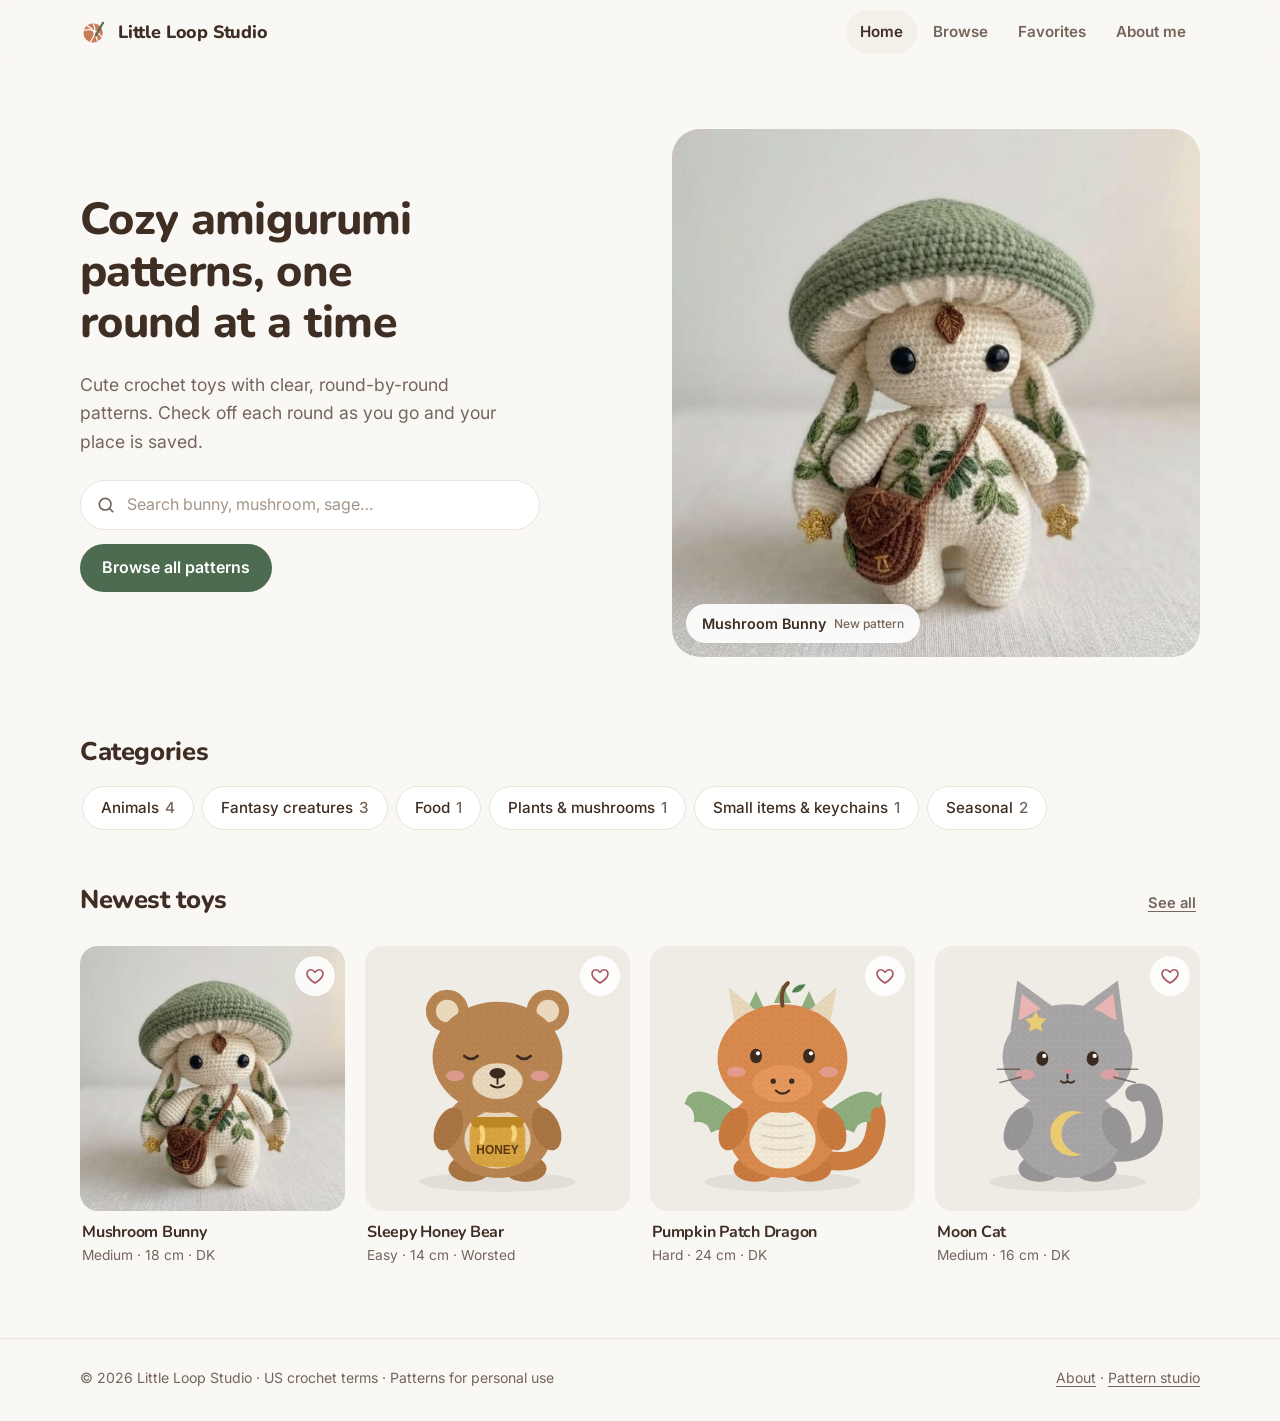
==== index.html @ ccf313ca "Use Syune's Mushroom Bunny pattern and fill in the About page Co-Authored-By: Claude Opus 5.5 <norep" ====
<!DOCTYPE html>
<html lang="en" class="no-js">
<head>
<meta charset="utf-8">
<meta name="viewport" content="width=device-width, initial-scale=1">
<title>Little Loop Studio · Cozy amigurumi crochet patterns</title>
<meta name="description" content="Cozy, round-by-round amigurumi crochet patterns with progress tracking, favorites and printable pages.">
<meta name="theme-color" content="#FAF8F5">
<meta property="og:type" content="website">
<meta property="og:site_name" content="Little Loop Studio">
<meta property="og:title" content="Little Loop Studio · Cozy amigurumi crochet patterns">
<meta property="og:description" content="Cute crochet toys with easy, round-by-round patterns you can follow on your phone.">
<!-- Add og:image once the site has a live URL, e.g. <meta property="og:image" content="https://your-site.vercel.app/og.png"> -->
<meta name="twitter:card" content="summary_large_image">
<link rel="icon" href="data:image/svg+xml,%3Csvg xmlns='http://www.w3.org/2000/svg' viewBox='0 0 64 64'%3E%3Ccircle cx='30' cy='32' r='24' fill='%23C97B5A'/%3E%3Cpath d='M9 26c14-4 30 2 42 16M14 14c11 6 22 20 26 38M30 8c6 13 5 31-7 46' stroke='%23FBF6EE' stroke-width='3' fill='none' stroke-linecap='round'/%3E%3Crect x='42' y='4' width='5' height='40' rx='2.5' transform='rotate(30 44 24)' fill='%234D6B50'/%3E%3C/svg%3E">
<link rel="preconnect" href="https://fonts.googleapis.com">
<link rel="preconnect" href="https://fonts.gstatic.com" crossorigin>
<link href="https://fonts.googleapis.com/css2?family=Inter:wght@400;500;600;700&family=Nunito:wght@700;800&display=swap" rel="stylesheet">
<style>
/* ============================================================
   Little Loop Studio — theme
   Change the palette and fonts here; everything else follows.
   ============================================================ */
:root {
  --bg: #FAF8F5;          /* warm off-white page */
  --surface: #FFFFFF;     /* cards & panels */
  --muted-bg: #F3EFE9;    /* image backdrops, quiet fills */
  --line: #EAE4DB;        /* hairline borders */
  --text: #3F2E24;        /* soft dark brown (no black) */
  --text-soft: #75655A;
  --sage: #8DA47A;
  --sage-deep: #4D6B50;   /* primary actions (AA on white) */
  --sage-tint: #EDF2E9;
  --terra: #B5683F;
  --terra-deep: #9C4E31;  /* links, small accents (AA) */
  --pink: #D9919B;        /* dusty pink hearts */
  --pink-deep: #A8566A;
  --radius: 18px;
  --radius-sm: 12px;
  --shadow: 0 1px 2px rgba(63, 46, 36, .04), 0 8px 24px rgba(63, 46, 36, .06);
  --shadow-lift: 0 2px 4px rgba(63, 46, 36, .05), 0 16px 36px rgba(63, 46, 36, .10);
  --font-head: "Nunito", ui-rounded, system-ui, sans-serif;
  --font-body: "Inter", system-ui, -apple-system, "Segoe UI", sans-serif;
  --ease: cubic-bezier(.2, .7, .2, 1);
  --header-h: 64px;
  --round-size: 1.15rem;
}

*, *::before, *::after { box-sizing: border-box; }
html { -webkit-text-size-adjust: 100%; scroll-padding-top: calc(var(--header-h) + 72px); }
body {
  margin: 0; font-family: var(--font-body); font-size: 1rem; line-height: 1.6;
  color: var(--text); background: var(--bg);
  -webkit-font-smoothing: antialiased;
  padding-bottom: calc(72px + env(safe-area-inset-bottom));
}
@media (min-width: 860px) { body { padding-bottom: 0; } }
img { max-width: 100%; display: block; }
a { color: var(--terra-deep); text-underline-offset: 3px; }
h1, h2, h3 { font-family: var(--font-head); font-weight: 800; line-height: 1.15; margin: 0 0 .5em; letter-spacing: -.015em; }
h1 { font-size: clamp(1.9rem, 5.5vw, 2.8rem); }
h2 { font-size: clamp(1.3rem, 3.5vw, 1.6rem); }
h3 { font-size: 1.05rem; font-weight: 700; }
p { margin: 0 0 1em; }
button, input, select, textarea { font: inherit; color: inherit; }
button { cursor: pointer; }
:focus-visible { outline: 2.5px solid var(--sage-deep); outline-offset: 3px; border-radius: 8px; }
.sr-only { position: absolute !important; width: 1px; height: 1px; overflow: hidden; clip: rect(0 0 0 0); white-space: nowrap; }
.container { width: min(1120px, 100% - 40px); margin-inline: auto; }
.muted { color: var(--text-soft); }
.skip { position: absolute; left: 12px; top: -60px; z-index: 100; background: var(--text); color: #fff; padding: 10px 16px; border-radius: 10px; text-decoration: none; }
.skip:focus { top: 10px; }

/* ---------- header & nav ---------- */
.site-header { position: sticky; top: 0; z-index: 40; background: rgba(250, 248, 245, .88); backdrop-filter: saturate(1.4) blur(12px); -webkit-backdrop-filter: saturate(1.4) blur(12px); border-bottom: 1px solid transparent; transition: border-color .2s; }
.site-header.scrolled { border-bottom-color: var(--line); }
.site-header .container { display: flex; align-items: center; justify-content: space-between; height: var(--header-h); gap: 16px; }
.logo { display: flex; align-items: center; gap: 10px; text-decoration: none; color: var(--text); font-family: var(--font-head); font-weight: 800; font-size: 1.12rem; letter-spacing: -.01em; }
.logo svg { width: 28px; height: 28px; }
.nav { display: none; gap: 2px; }
.nav a, .tabbar a { text-decoration: none; color: var(--text-soft); font-weight: 600; display: inline-flex; align-items: center; gap: 6px; }
.nav a { padding: 8px 14px; min-height: 44px; border-radius: 999px; font-size: .95rem; }
.nav a:hover { color: var(--text); }
.nav a[aria-current="page"] { color: var(--text); background: var(--muted-bg); }
.count-badge { background: var(--pink-deep); color: #fff; font-size: .7rem; font-weight: 700; min-width: 18px; height: 18px; border-radius: 999px; display: inline-grid; place-items: center; padding: 0 5px; }
.count-badge[hidden] { display: none; }
@media (min-width: 860px) { .nav { display: flex; } .tabbar { display: none !important; } }

.tabbar { position: fixed; inset: auto 0 0 0; z-index: 45; display: grid; grid-template-columns: repeat(4, 1fr); background: rgba(255, 255, 255, .94); backdrop-filter: blur(12px); -webkit-backdrop-filter: blur(12px); border-top: 1px solid var(--line); padding: 4px 8px calc(4px + env(safe-area-inset-bottom)); }
.tabbar a { flex-direction: column; justify-content: center; gap: 2px; font-size: .72rem; min-height: 56px; position: relative; }
.tabbar a svg { width: 24px; height: 24px; }
.tabbar a[aria-current="page"] { color: var(--sage-deep); }
.tabbar .count-badge { position: absolute; top: 4px; left: calc(50% + 5px); }

/* ---------- buttons, chips, inputs ---------- */
.btn { display: inline-flex; align-items: center; justify-content: center; gap: 8px; min-height: 48px; padding: 0 22px; border-radius: 999px; border: 0; font-weight: 600; text-decoration: none; transition: background .2s, transform .2s var(--ease), border-color .2s; white-space: nowrap; }
.btn svg { width: 19px; height: 19px; flex: none; }
.btn:active { transform: scale(.98); }
.btn-primary { background: var(--sage-deep); color: #fff; }
.btn-primary:hover { background: #435E46; }
.btn-soft { background: var(--muted-bg); color: var(--text); }
.btn-soft:hover { background: #ECE6DD; }
.btn-ghost { background: var(--surface); color: var(--text); border: 1px solid var(--line); }
.btn-ghost:hover { border-color: #D9D0C3; }
.btn-sm { min-height: 40px; padding: 0 14px; font-size: .9rem; }
.btn-link { background: none; border: 0; color: var(--text-soft); font-weight: 600; text-decoration: underline; text-underline-offset: 3px; padding: 8px 4px; min-height: 44px; font-size: .92rem; }
.btn-link:hover { color: var(--text); }
.icon-btn { width: 44px; height: 44px; border-radius: 50%; border: 0; background: transparent; display: grid; place-items: center; flex: none; color: var(--text-soft); }
.icon-btn:hover { background: var(--muted-bg); color: var(--text); }
.icon-btn svg { width: 20px; height: 20px; }

.chip { display: inline-flex; align-items: center; gap: 6px; min-height: 40px; padding: 0 15px; border-radius: 999px; border: 1px solid var(--line); background: var(--surface); font-weight: 500; font-size: .9rem; color: var(--text); white-space: nowrap; transition: background .2s, border-color .2s, color .2s; text-decoration: none; }
.chip:hover { border-color: #D9D0C3; }
.chip[aria-pressed="true"] { background: var(--text); border-color: var(--text); color: #fff; }
.chip .x { font-size: 1rem; line-height: 1; opacity: .7; }
.chip-row { display: flex; gap: 8px; flex-wrap: wrap; }

.search { position: relative; display: flex; align-items: center; }
.search svg { position: absolute; left: 16px; width: 20px; height: 20px; color: var(--text-soft); pointer-events: none; }
.search input { width: 100%; min-height: 50px; padding: 0 46px 0 46px; border-radius: 999px; border: 1px solid var(--line); background: var(--surface); font-size: 1rem; transition: border-color .2s, box-shadow .2s; }
.search input::placeholder { color: #A39689; }
.search input:focus { outline: none; border-color: var(--sage-deep); box-shadow: 0 0 0 4px rgba(77,107,80,.12); }
.search .clear-search { position: absolute; right: 5px; width: 40px; height: 40px; border-radius: 999px; border: 0; background: transparent; font-size: 1.3rem; color: var(--text-soft); }
.search .clear-search[hidden] { display: none; }

.field { display: grid; gap: 6px; margin-bottom: 18px; }
.field label, .field .label { font-weight: 600; font-size: .95rem; }
.field small { color: var(--text-soft); font-weight: 400; }
.input, .select, .textarea { width: 100%; min-height: 46px; border-radius: var(--radius-sm); border: 1px solid var(--line); background: var(--surface); padding: 10px 14px; }
.textarea { min-height: 120px; resize: vertical; line-height: 1.5; }
.textarea.mono { font-family: ui-monospace, "SF Mono", Menlo, monospace; font-size: .88rem; min-height: 260px; }
.input:focus, .select:focus, .textarea:focus { outline: none; border-color: var(--sage-deep); box-shadow: 0 0 0 4px rgba(77,107,80,.12); }

/* ---------- home ---------- */
.hero { padding: 24px 0 8px; }
.hero .container { display: grid; gap: 28px; align-items: center; }
@media (min-width: 860px) { .hero { padding: 64px 0 32px; } .hero .container { grid-template-columns: 1fr 1fr; gap: 64px; } }
.hero h1 { max-width: 14ch; }
.hero p.lead { font-size: 1.1rem; color: var(--text-soft); max-width: 38ch; }
.hero .search { margin: 24px 0 14px; max-width: 460px; }
.hero-photo { position: relative; display: block; border-radius: 28px; overflow: hidden; background: var(--muted-bg); aspect-ratio: 1; text-decoration: none; color: var(--text); }
.hero-photo img { width: 100%; height: 100%; object-fit: cover; transition: transform .8s var(--ease); }
.hero-photo:hover img { transform: scale(1.03); }
.hero-photo .caption { position: absolute; left: 14px; bottom: 14px; background: rgba(255,255,255,.92); backdrop-filter: blur(8px); -webkit-backdrop-filter: blur(8px); border-radius: 999px; padding: 8px 16px; font-weight: 600; font-size: .9rem; display: flex; gap: 8px; align-items: center; }
.hero-photo .caption small { color: var(--text-soft); font-weight: 500; }

.section { padding: 32px 0; }
@media (min-width: 860px) { .section { padding: 48px 0; } }
.section-head { display: flex; align-items: baseline; justify-content: space-between; gap: 16px; margin-bottom: 18px; }
.section-head h2 { margin: 0; }
.cat-row { display: flex; gap: 8px; overflow-x: auto; padding: 2px 2px 6px; scrollbar-width: none; }
.cat-row::-webkit-scrollbar { display: none; }
@media (min-width: 860px) { .cat-row { flex-wrap: wrap; } }
.cat-row .chip { min-height: 44px; padding: 0 18px; font-size: .95rem; }
.cat-row .chip span { color: var(--text-soft); }

/* ---------- toy cards ---------- */
.grid { display: grid; grid-template-columns: repeat(2, minmax(0, 1fr)); gap: 24px 14px; position: relative; }
@media (min-width: 640px) { .grid { grid-template-columns: repeat(3, minmax(0, 1fr)); gap: 32px 20px; } }
@media (min-width: 1100px) { .grid.wide { grid-template-columns: repeat(4, minmax(0, 1fr)); } }
.card { position: relative; }
.card-link { display: block; color: inherit; text-decoration: none; }
.card-link:focus-visible { outline-offset: 4px; border-radius: var(--radius); }
.card-img { aspect-ratio: 1; overflow: hidden; background: var(--muted-bg); border-radius: var(--radius); transition: box-shadow .35s var(--ease), transform .35s var(--ease); }
.card-img img { width: 100%; height: 100%; object-fit: cover; transition: transform .6s var(--ease); }
@media (hover: hover) { .card:hover .card-img { transform: translateY(-4px); box-shadow: var(--shadow-lift); } .card:hover .card-img img { transform: scale(1.04); } }
.card-body { padding: 12px 2px 0; }
.card-body h3 { font-size: 1rem; margin: 0 0 2px; font-weight: 700; }
.card-meta { font-size: .86rem; color: var(--text-soft); margin: 0; }
.new-dot { display: inline-block; font-size: .72rem; font-weight: 700; color: var(--terra-deep); margin-left: 6px; vertical-align: 2px; letter-spacing: .04em; text-transform: uppercase; }

.dots { display: flex; gap: 6px; flex-wrap: wrap; }
.dot-c { width: 14px; height: 14px; border-radius: 50%; box-shadow: inset 0 0 0 1px rgba(63,46,36,.18); display: inline-block; flex: none; }

/* heart */
.heart { position: absolute; top: 10px; right: 10px; z-index: 2; width: 40px; height: 40px; border-radius: 50%; border: 0; display: grid; place-items: center; background: rgba(255,255,255,.88); backdrop-filter: blur(6px); -webkit-backdrop-filter: blur(6px); transition: transform .2s var(--ease), background .2s; }
.heart::before { content: ""; position: absolute; inset: -4px; }
.heart svg { width: 20px; height: 20px; overflow: visible; }
.heart svg path { fill: transparent; stroke: var(--pink-deep); stroke-width: 2; transition: fill .2s; }
.heart[aria-pressed="true"] svg path { fill: var(--pink); stroke: var(--pink-deep); }
.heart:hover { background: #fff; }
.heart.pop svg { animation: pop .45s var(--ease); }
.heart.pop::after { content: ""; position: absolute; inset: 0; border-radius: 50%; border: 2px solid var(--pink); animation: ring .5s ease-out forwards; }
@keyframes pop { 0% { transform: scale(1); } 35% { transform: scale(1.35); } 60% { transform: scale(.9); } 100% { transform: scale(1); } }
@keyframes ring { from { transform: scale(.6); opacity: .9; } to { transform: scale(1.5); opacity: 0; } }
.heart.inline { position: static; background: var(--surface); border: 1px solid var(--line); width: 48px; height: 48px; backdrop-filter: none; }
.heart.inline::before { display: none; }

.reveal { opacity: 0; transform: translateY(18px); transition: opacity .6s var(--ease), transform .6s var(--ease); }
.reveal.in { opacity: 1; transform: none; }
.no-js .reveal { opacity: 1; transform: none; }

/* ---------- browse ---------- */
.page-head { padding: 28px 0 4px; }
.page-head h1 { margin-bottom: 4px; }
.page-head p { color: var(--text-soft); margin: 0; }
.browse-layout { display: grid; grid-template-columns: minmax(0, 1fr); gap: 32px; padding: 8px 0 48px; }
.browse-layout > * { min-width: 0; }
@media (min-width: 960px) { .browse-layout { grid-template-columns: 220px minmax(0, 1fr); gap: 48px; } }

.filterbar { position: sticky; top: var(--header-h); z-index: 30; background: rgba(250,248,245,.92); backdrop-filter: blur(12px); -webkit-backdrop-filter: blur(12px); padding: 12px 0 10px; margin: 0 -2px 4px; }
.filterbar-row { display: flex; gap: 8px; align-items: center; }
.filterbar .search { flex: 1; }
.filter-toggle { flex: none; padding: 0 16px; }
@media (min-width: 960px) { .filter-toggle { display: none !important; } }
.active-row { display: flex; gap: 6px; align-items: center; overflow-x: auto; padding: 10px 2px 0; scrollbar-width: none; }
.active-row::-webkit-scrollbar { display: none; }
.active-row:empty { display: none; }
.active-row .chip { min-height: 34px; padding: 0 12px; font-size: .84rem; background: var(--muted-bg); border-color: transparent; }

.results-line { display: flex; justify-content: space-between; align-items: center; gap: 12px; margin: 4px 0 16px; color: var(--text-soft); font-size: .92rem; }
.results-line select { min-height: 40px; border-radius: 999px; border: 1px solid var(--line); background: var(--surface); padding: 0 12px; font-size: .9rem; color: var(--text); }

.filters { display: none; }
@media (min-width: 960px) { .filters { display: block; position: sticky; top: calc(var(--header-h) + 20px); max-height: calc(100vh - var(--header-h) - 40px); overflow: auto; padding-right: 4px; } }
.filters-head { display: flex; justify-content: space-between; align-items: center; margin-bottom: 6px; }
.filters-head h2 { font-size: 1rem; margin: 0; }
.fgroup { padding: 14px 0; border-top: 1px solid var(--line); }
.fgroup h3 { font-size: .78rem; text-transform: uppercase; letter-spacing: .07em; color: var(--text-soft); font-family: var(--font-body); font-weight: 600; margin-bottom: 10px; }
.fgroup .chip { min-height: 36px; padding: 0 12px; font-size: .86rem; }
.fgroup .chip .n { display: none; }

.sheet-backdrop { position: fixed; inset: 0; background: rgba(40, 28, 20, .3); z-index: 60; opacity: 0; transition: opacity .3s; }
.sheet-backdrop.open { opacity: 1; }
.sheet { position: fixed; left: 0; right: 0; bottom: 0; z-index: 61; max-height: 86vh; overflow: auto; background: var(--surface); border-radius: 22px 22px 0 0; padding: 8px 20px 0; transform: translateY(100%); transition: transform .38s var(--ease); }
.sheet.open { transform: none; }
.sheet .grab { width: 36px; height: 4px; border-radius: 9px; background: var(--line); margin: 4px auto 10px; }
.sheet-head { display: flex; justify-content: space-between; align-items: center; margin-bottom: 4px; }
.sheet-head h2 { margin: 0; font-size: 1.2rem; }
.sheet-foot { position: sticky; bottom: 0; background: var(--surface); padding: 12px 0 calc(14px + env(safe-area-inset-bottom)); display: flex; gap: 10px; border-top: 1px solid var(--line); margin-top: 8px; }
.sheet-foot .btn { flex: 1; }

.empty { text-align: center; padding: 56px 20px; }
.empty svg { width: 64px; height: 64px; margin: 0 auto 14px; color: #CDBFAE; }
.empty h3 { font-size: 1.2rem; }
.empty p { color: var(--text-soft); max-width: 34ch; margin: 0 auto 20px; }

/* ---------- pattern page ---------- */
.crumbs { padding: 12px 0 0; }
.crumbs a { display: inline-flex; align-items: center; gap: 4px; font-weight: 600; text-decoration: none; min-height: 44px; color: var(--text-soft); font-size: .92rem; }
.crumbs a:hover { color: var(--text); }
.crumbs svg { width: 18px; height: 18px; }
.toy-top { display: grid; grid-template-columns: minmax(0, 1fr); gap: 24px; padding: 4px 0 24px; }
.toy-top > * { min-width: 0; }
@media (min-width: 900px) { .toy-top { grid-template-columns: minmax(0, 1.05fr) minmax(0, .95fr); gap: 56px; align-items: start; } .toy-top .gallery { position: sticky; top: calc(var(--header-h) + 16px); } }

.gallery { position: relative; }
.g-track { display: flex; overflow-x: auto; scroll-snap-type: x mandatory; border-radius: 22px; scrollbar-width: none; background: var(--muted-bg); }
.g-track::-webkit-scrollbar { display: none; }
.g-slide { flex: 0 0 100%; scroll-snap-align: center; aspect-ratio: 1; border: 0; padding: 0; background: none; cursor: zoom-in; }
.g-slide img { width: 100%; height: 100%; object-fit: cover; }
.g-nav { position: absolute; top: 50%; transform: translateY(-50%); width: 40px; height: 40px; border-radius: 50%; border: 0; background: rgba(255,255,255,.9); display: none; place-items: center; opacity: 0; transition: opacity .2s; }
.gallery:hover .g-nav { opacity: 1; }
.g-nav svg { width: 20px; height: 20px; }
.g-nav.prev { left: 12px; } .g-nav.next { right: 12px; }
@media (hover: hover) { .g-nav { display: grid; } }
.g-dots { display: flex; justify-content: center; gap: 6px; margin-top: 12px; }
.g-dots button { width: 7px; height: 7px; padding: 0; border-radius: 99px; border: 0; background: #D9D0C3; transition: width .3s var(--ease), background .3s; position: relative; }
.g-dots button::before { content: ""; position: absolute; inset: -14px -6px; }
.g-dots button[aria-current="true"] { width: 20px; background: var(--text); }
.g-thumbs { display: none; gap: 10px; margin-top: 12px; }
@media (min-width: 900px) { .g-thumbs { display: flex; } .g-dots { display: none; } }
.g-thumbs button { width: 68px; height: 68px; padding: 0; border-radius: 12px; overflow: hidden; border: 2px solid transparent; background: var(--muted-bg); opacity: .7; transition: opacity .2s, border-color .2s; }
.g-thumbs button[aria-current="true"] { border-color: var(--text); opacity: 1; }
.g-thumbs img { width: 100%; height: 100%; object-fit: cover; }

.toy-intro .kicker { font-size: .88rem; color: var(--text-soft); margin-bottom: 6px; }
.toy-intro h1 { margin-bottom: 12px; }
.toy-intro .lede { font-size: 1.05rem; color: var(--text-soft); max-width: 46ch; }
.toy-actions { display: flex; gap: 10px; margin: 20px 0 28px; }
.toy-actions .btn-primary { flex: 1; max-width: 260px; }

.facts { border-top: 1px solid var(--line); }
.facts dl { display: grid; grid-template-columns: 1fr 1fr; margin: 0; }
.facts dl > div { padding: 14px 0; border-bottom: 1px solid var(--line); }
.facts dl > div:nth-child(odd):not(.full) { padding-right: 12px; }
.facts dt { font-size: .8rem; color: var(--text-soft); }
.facts dd { margin: 2px 0 0; font-weight: 600; }
.facts .full { grid-column: 1 / -1; }
.color-list { display: flex; flex-wrap: wrap; gap: 6px 16px; font-weight: 500; font-size: .92rem; margin-top: 4px; }
.color-list span { display: inline-flex; align-items: center; gap: 7px; }
.tag-line { margin-top: 14px; font-size: .88rem; color: var(--text-soft); }
.tag-line a { color: var(--text-soft); text-decoration: none; }
.tag-line a:hover { color: var(--text); text-decoration: underline; }

.pattern-body { display: grid; grid-template-columns: minmax(0, 1fr); gap: 32px; padding: 8px 0 40px; }
.pattern-body > * { min-width: 0; }
@media (min-width: 1000px) { .pattern-body { grid-template-columns: minmax(0, 1fr) 240px; gap: 56px; } .pattern-side { position: sticky; top: calc(var(--header-h) + 20px); } }
@media (max-width: 999px) { .pattern-side { display: none; } }

.tracker { position: sticky; top: var(--header-h); z-index: 20; background: rgba(250,248,245,.94); backdrop-filter: blur(12px); -webkit-backdrop-filter: blur(12px); padding: 12px 0; margin-bottom: 8px; border-bottom: 1px solid var(--line); }
.tracker-top { display: flex; justify-content: space-between; align-items: center; gap: 10px; font-size: .9rem; }
.tracker-top strong { font-weight: 600; }
.pbar { height: 6px; border-radius: 99px; background: var(--muted-bg); overflow: hidden; margin-top: 8px; }
.pbar i { display: block; height: 100%; width: 0; background: var(--sage-deep); border-radius: 99px; transition: width .5s var(--ease); }
.tools { display: flex; flex-wrap: wrap; gap: 8px 16px; align-items: center; justify-content: space-between; padding: 10px 0 2px; font-size: .9rem; }
.tools .muted { font-size: .85rem; }

.switch { display: inline-flex; align-items: center; gap: 10px; font-weight: 500; background: none; border: 0; padding: 4px 0; min-height: 44px; font-size: .92rem; }
.switch .track { width: 40px; height: 24px; border-radius: 99px; background: #DDD5CA; position: relative; transition: background .25s; flex: none; }
.switch .track::after { content: ""; position: absolute; top: 3px; left: 3px; width: 18px; height: 18px; border-radius: 50%; background: #fff; box-shadow: 0 1px 2px rgba(0,0,0,.2); transition: transform .25s var(--ease); }
.switch[aria-checked="true"] .track { background: var(--sage-deep); }
.switch[aria-checked="true"] .track::after { transform: translateX(16px); }
.wake-tip { font-size: .85rem; color: var(--text-soft); margin: 0; }
.wake-tip:empty { display: none; }

.text-size { display: inline-flex; border-radius: 999px; border: 1px solid var(--line); background: var(--surface); padding: 2px; }
.text-size button { min-width: 40px; min-height: 36px; border: 0; background: none; border-radius: 999px; font-weight: 600; font-size: .85rem; color: var(--text-soft); }
.text-size button[aria-pressed="true"] { background: var(--text); color: #fff; }

.sec { padding: 28px 0 0; }
.sec > h2 { font-size: 1.3rem; margin-bottom: 14px; }
.sec-note { color: var(--text-soft); margin-top: -8px; font-size: .92rem; }

.checklist { list-style: none; margin: 0; padding: 0; }
.check { display: flex; gap: 14px; align-items: flex-start; padding: 11px 4px; cursor: pointer; min-height: 48px; border-radius: 10px; }
.check input { position: absolute; opacity: 0; pointer-events: none; }
.check .box { flex: none; width: 24px; height: 24px; border-radius: 7px; border: 1.5px solid #C9BCAB; background: var(--surface); display: grid; place-items: center; transition: background .2s, border-color .2s, transform .15s; margin-top: 1px; }
.check .box svg { width: 15px; height: 15px; color: #fff; stroke-dasharray: 24; stroke-dashoffset: 24; transition: stroke-dashoffset .3s var(--ease) .05s; }
.check input:checked + .box { background: var(--sage-deep); border-color: var(--sage-deep); }
.check input:checked + .box svg { stroke-dashoffset: 0; }
.check input:focus-visible + .box { outline: 2.5px solid var(--sage-deep); outline-offset: 2px; }
.check:active .box { transform: scale(.9); }
.check .txt { flex: 1; transition: color .2s; }
.check input:checked ~ .txt { color: var(--text-soft); }
.checklist li + li .check { border-top: 1px solid var(--line); border-radius: 0; }

/* rounds */
.rounds { list-style: none; margin: 0; padding: 0; }
.round .check { font-size: var(--round-size); line-height: 1.45; padding: 13px 8px; gap: 12px; border-radius: 10px; transition: background .2s; }
.round .check:hover { background: rgba(243,239,233,.6); }
.round .rlabel { flex: none; min-width: 2.4em; font-weight: 600; color: var(--text-soft); font-variant-numeric: tabular-nums; }
.round .rcount { flex: none; color: var(--text-soft); font-size: .85em; font-variant-numeric: tabular-nums; align-self: center; }
.round input:checked ~ .txt { text-decoration: line-through; text-decoration-color: rgba(117,101,90,.5); }
.round input:checked ~ .rlabel, .round input:checked ~ .rcount { opacity: .5; }
.round.next .check { background: var(--sage-tint); }
.round.next .rlabel { color: var(--sage-deep); }
.pnote { margin: 6px 8px 8px; padding-left: 12px; border-left: 2px solid var(--line); color: var(--text-soft); font-size: .95rem; }

/* collapsibles */
.fold { border-top: 1px solid var(--line); }
.fold:last-child { border-bottom: 1px solid var(--line); }
.fold > summary { list-style: none; cursor: pointer; display: flex; align-items: center; gap: 12px; padding: 16px 4px; min-height: 60px; font-family: var(--font-head); font-weight: 800; font-size: 1.12rem; }
.fold > summary::-webkit-details-marker { display: none; }
.fold > summary .s-title { flex: 1; }
.fold > summary .s-title small { font-family: var(--font-body); font-weight: 500; font-size: .82rem; color: var(--text-soft); margin-left: 6px; }
.fold > summary .s-meta { font-family: var(--font-body); font-size: .85rem; font-weight: 500; color: var(--text-soft); white-space: nowrap; font-variant-numeric: tabular-nums; }
.fold > summary .s-meta.done { color: var(--sage-deep); font-weight: 600; }
.fold > summary .chev { width: 28px; height: 28px; display: grid; place-items: center; transition: transform .35s var(--ease); flex: none; color: var(--text-soft); }
.fold > summary .chev svg { width: 18px; height: 18px; }
.fold[open] > summary .chev { transform: rotate(180deg); }
.fold-body { overflow: hidden; }
.fold-inner { padding: 0 0 18px; }
.mini-bar { display: none; }

.abbr-table { width: 100%; border-collapse: collapse; font-size: .95rem; }
.abbr-table th { text-align: left; width: 76px; font-weight: 600; padding: 8px 4px; vertical-align: top; }
.abbr-table td { padding: 8px 4px; color: var(--text-soft); }

.mindmap { width: 100%; height: auto; display: block; }
.mindmap-wrap { background: var(--surface); border: 1px solid var(--line); border-radius: var(--radius); padding: 8px; }

.steps { counter-reset: s; list-style: none; padding: 0; margin: 0; display: grid; gap: 14px; }
.steps li { counter-increment: s; display: flex; gap: 14px; align-items: flex-start; }
.steps li::before { content: counter(s); flex: none; width: 28px; height: 28px; border-radius: 50%; background: var(--muted-bg); display: grid; place-items: center; font-weight: 700; font-size: .85rem; margin-top: 1px; }

.tricky { display: grid; gap: 18px; }
.tip h3 { font-size: 1rem; margin-bottom: 4px; }
.tip p { margin: 0; color: var(--text-soft); }

.side-card h2 { font-size: .78rem; text-transform: uppercase; letter-spacing: .07em; color: var(--text-soft); font-family: var(--font-body); font-weight: 600; }
.part-jump { list-style: none; margin: 0; padding: 0; }
.part-jump a { display: flex; justify-content: space-between; gap: 10px; padding: 9px 0; text-decoration: none; color: var(--text); font-weight: 500; font-size: .95rem; border-bottom: 1px solid var(--line); }
.part-jump a:hover { color: var(--sage-deep); }
.part-jump small { color: var(--text-soft); font-variant-numeric: tabular-nums; }
.part-jump .ok { color: var(--sage-deep); font-weight: 600; }

.related { border-top: 1px solid var(--line); }

/* lightbox */
.lightbox { position: fixed; inset: 0; z-index: 90; background: rgba(28, 20, 15, .94); display: none; flex-direction: column; }
.lightbox.open { display: flex; animation: fadeIn .25s ease; }
@keyframes fadeIn { from { opacity: 0; } }
.lb-bar { display: flex; justify-content: space-between; align-items: center; padding: 12px 14px; color: #FAF8F5; padding-top: calc(12px + env(safe-area-inset-top)); font-size: .9rem; }
.lb-bar button, .lb-nav { width: 46px; height: 46px; border-radius: 50%; border: 0; background: rgba(255,255,255,.12); color: #fff; display: grid; place-items: center; }
.lb-bar svg, .lb-nav svg { width: 22px; height: 22px; }
.lb-stage { flex: 1; overflow: auto; display: grid; place-items: center; touch-action: pan-x pan-y pinch-zoom; }
.lb-stage img { max-width: min(92vw, 900px); max-height: 78vh; border-radius: 14px; cursor: zoom-in; }
.lb-stage.zoomed { place-items: start; }
.lb-stage.zoomed img { max-height: none; width: 200vw; max-width: 1800px; cursor: zoom-out; border-radius: 0; }
.lb-foot { display: flex; justify-content: center; gap: 20px; align-items: center; color: rgba(255,255,255,.7); padding: 12px 0 calc(16px + env(safe-area-inset-bottom)); font-size: .85rem; }

/* back to top & toast */
.to-top { position: fixed; right: 16px; bottom: calc(84px + env(safe-area-inset-bottom)); z-index: 44; width: 46px; height: 46px; border-radius: 50%; border: 1px solid var(--line); background: var(--surface); color: var(--text); display: grid; place-items: center; box-shadow: var(--shadow); opacity: 0; transform: translateY(12px); pointer-events: none; transition: opacity .3s, transform .3s var(--ease); }
.to-top svg { width: 20px; height: 20px; }
.to-top.show { opacity: 1; transform: none; pointer-events: auto; }
@media (min-width: 860px) { .to-top { bottom: 24px; right: 24px; } }
.toast { position: fixed; left: 50%; bottom: calc(88px + env(safe-area-inset-bottom)); z-index: 95; transform: translate(-50%, 16px); background: var(--text); color: #fff; padding: 11px 18px; border-radius: 12px; font-weight: 500; font-size: .92rem; max-width: min(92vw, 420px); text-align: center; opacity: 0; pointer-events: none; transition: opacity .3s, transform .3s var(--ease); }
.toast.show { opacity: 1; transform: translate(-50%, 0); }
@media (min-width: 860px) { .toast { bottom: 28px; } }

/* footer */
.site-footer { margin-top: 24px; padding: 28px 0 32px; border-top: 1px solid var(--line); color: var(--text-soft); font-size: .88rem; }
.site-footer .container { display: flex; flex-wrap: wrap; gap: 10px 24px; justify-content: space-between; align-items: center; }
.site-footer a { color: var(--text-soft); }

/* about */
.about { display: grid; grid-template-columns: minmax(0, 1fr); gap: 32px; padding: 28px 0 48px; }
@media (min-width: 860px) { .about { grid-template-columns: 340px minmax(0, 1fr); gap: 56px; align-items: start; } }
.about-photo { border-radius: 24px; overflow: hidden; background: var(--muted-bg); aspect-ratio: 1; }
.about-photo img { width: 100%; height: 100%; object-fit: cover; }
.about ul { padding-left: 20px; }
.about li { margin-bottom: 6px; }
.placeholder-note { display: inline-block; background: #FFF4D6; color: #6B4E12; border-radius: 6px; padding: 1px 8px; font-size: .78rem; font-weight: 600; }

/* admin */
.admin { padding: 8px 0 50px; }
.admin-grid { display: grid; grid-template-columns: minmax(0, 1fr); gap: 32px; }
@media (min-width: 1000px) { .admin-grid { grid-template-columns: 280px minmax(0, 1fr); align-items: start; } }
.admin-list { list-style: none; margin: 0; padding: 0; }
.admin-list li { display: flex; gap: 12px; align-items: center; padding: 8px 0; border-bottom: 1px solid var(--line); }
.admin-list img { width: 44px; height: 44px; border-radius: 10px; object-fit: cover; flex: none; background: var(--muted-bg); }
.admin-list .nm { flex: 1; font-weight: 600; line-height: 1.25; min-width: 0; font-size: .95rem; }
.admin-list .nm small { display: block; font-weight: 400; color: var(--text-soft); font-size: .8rem; }
.form-card { background: var(--surface); border-radius: var(--radius); padding: 24px; border: 1px solid var(--line); }
.form-card fieldset { border: 0; padding: 0 0 6px; margin: 0 0 22px; border-bottom: 1px solid var(--line); }
.form-card legend { font-family: var(--font-head); font-weight: 800; font-size: 1.1rem; margin-bottom: 14px; padding: 0; }
.two { display: grid; gap: 0 16px; }
@media (min-width: 640px) { .two { grid-template-columns: 1fr 1fr; } }
.toggle-chips { display: flex; flex-wrap: wrap; gap: 8px; }
.toggle-chips label { position: relative; }
.toggle-chips input { position: absolute; opacity: 0; }
.toggle-chips span { display: inline-flex; align-items: center; min-height: 40px; padding: 0 14px; border-radius: 999px; border: 1px solid var(--line); background: var(--surface); font-weight: 500; font-size: .9rem; cursor: pointer; transition: all .2s; }
.toggle-chips input:checked + span { background: var(--text); color: #fff; border-color: var(--text); }
.toggle-chips input:focus-visible + span { outline: 2.5px solid var(--sage-deep); outline-offset: 2px; }
.photo-drop { border: 1.5px dashed #D3C7B7; border-radius: var(--radius); padding: 22px; text-align: center; background: var(--bg); cursor: pointer; display: block; font-size: .95rem; }
.photo-drop.drag { background: var(--sage-tint); border-color: var(--sage-deep); }
.photo-drop svg { width: 28px; height: 28px; margin: 0 auto 6px; color: var(--text-soft); }
.photo-grid { display: grid; grid-template-columns: repeat(auto-fill, minmax(92px, 1fr)); gap: 10px; margin-top: 12px; }
.photo-grid figure { margin: 0; position: relative; border-radius: 12px; overflow: hidden; aspect-ratio: 1; background: var(--muted-bg); }
.photo-grid img { width: 100%; height: 100%; object-fit: cover; }
.photo-grid .ph-actions { position: absolute; inset: auto 4px 4px 4px; display: flex; gap: 4px; justify-content: space-between; }
.photo-grid .ph-actions button { min-width: 30px; height: 30px; border-radius: 99px; border: 0; background: rgba(255,255,255,.95); font-size: .72rem; font-weight: 600; padding: 0 8px; }
.photo-grid .cover-flag { position: absolute; top: 4px; left: 4px; background: var(--text); color: #fff; font-size: .68rem; font-weight: 600; border-radius: 99px; padding: 1px 8px; }
.color-rows { display: grid; gap: 8px; margin-bottom: 8px; }
.color-rows .crow { display: flex; gap: 8px; align-items: center; }
.color-rows input[type=color] { width: 48px; height: 46px; border: 1px solid var(--line); border-radius: 10px; padding: 3px; background: #fff; flex: none; }
.color-rows .input { flex: 1; }
.parse-preview { background: var(--bg); border-radius: 10px; padding: 10px 14px; font-size: .88rem; margin-top: 8px; color: var(--text-soft); }
.parse-preview strong { color: var(--text); }
.parse-preview ul { margin: 6px 0 0; padding-left: 20px; }
.form-actions { display: flex; flex-wrap: wrap; gap: 10px; position: sticky; bottom: calc(72px + env(safe-area-inset-bottom)); background: var(--surface); padding: 12px 0 2px; }
@media (min-width: 860px) { .form-actions { bottom: 0; } }
.gate { max-width: 400px; margin: 48px auto; text-align: center; }
.help-box { background: var(--bg); border-radius: 10px; padding: 12px 14px; font-size: .88rem; color: var(--text-soft); }
.help-box code { background: var(--muted-bg); color: var(--text); padding: 1px 5px; border-radius: 5px; font-size: .85em; }

/* view transitions */
::view-transition-old(root), ::view-transition-new(root) { animation-duration: .25s; animation-timing-function: var(--ease); }
::view-transition-group(toy-hero) { animation-duration: .45s; animation-timing-function: var(--ease); }
::view-transition-image-pair(toy-hero) { border-radius: 18px; overflow: hidden; }

@media (prefers-reduced-motion: reduce) {
  *, *::before, *::after { animation-duration: .001ms !important; animation-iteration-count: 1 !important; transition-duration: .001ms !important; scroll-behavior: auto !important; }
  .reveal { opacity: 1; transform: none; }
}

@media print {
  body { background: #fff; padding: 0; font-size: 11pt; color: #2b1d16; }
  .site-header, .tabbar, .site-footer, .to-top, .toast, .toy-actions, .crumbs, .g-nav, .g-dots, .g-thumbs, .heart, .tools, .related, .pattern-side, .no-print, .lightbox, .tag-line { display: none !important; }
  .tracker { position: static; border: 0; }
  .toy-top { grid-template-columns: 180px 1fr !important; gap: 24px !important; }
  .g-slide:not(:first-child) { display: none; }
  .pattern-body { grid-template-columns: 1fr !important; }
  .fold-body { height: auto !important; display: block !important; }
  .fold > summary .chev { display: none; }
  .round .check { padding: 3px 4px; font-size: 11pt; }
  .round.next .check { background: none; }
  .check .box { width: 14px; height: 14px; border-width: 1px; }
  .reveal { opacity: 1 !important; transform: none !important; }
  a { color: inherit; text-decoration: none; }
}

/* make it your size */
.sizer { margin-top: 24px; padding: 18px; border: 1px solid var(--line); border-radius: var(--radius); background: var(--surface); }
.sizer-head { display: flex; justify-content: space-between; align-items: center; gap: 10px; }
.sizer-head h2 { font-size: 1.1rem; margin: 0; }
.sizer-head .btn-link { min-height: 36px; padding: 4px; }
.sizer-head .btn-link[hidden] { display: none; }
.sizer-label { font-size: .8rem; color: var(--text-soft); margin: 14px 0 8px; }
.opts { display: grid; grid-template-columns: repeat(3, minmax(0, 1fr)); gap: 8px; }
.opts.hooks { grid-template-columns: repeat(auto-fill, minmax(84px, 1fr)); }
.opt { display: flex; flex-direction: column; align-items: flex-start; gap: 1px; padding: 9px 12px; min-height: 52px; border-radius: 12px; border: 1px solid var(--line); background: var(--surface); text-align: left; transition: border-color .2s, background .2s, color .2s; }
.opt:hover { border-color: #D9D0C3; }
.opt strong { font-weight: 600; font-size: .95rem; font-variant-numeric: tabular-nums; }
.opt span { font-size: .78rem; color: var(--text-soft); line-height: 1.3; }
.opt[aria-pressed="true"] { background: var(--text); border-color: var(--text); color: #fff; }
.opt[aria-pressed="true"] span { color: rgba(255,255,255,.75); }
.sizer-note { margin: 14px 0 0; font-size: .88rem; color: var(--text-soft); }
.sizer-note strong { color: var(--text); }
@media print { .sizer .opts, .sizer-label, .sizer-head .btn-link { display: none !important; } .sizer { border: 0; padding: 0; } }

</style>
</head>
<body>
<a class="skip" href="#home" data-skip>Skip to content</a>
<header class="site-header">
  <div class="container">
    <a class="logo" href="#home" aria-label="Little Loop Studio, home">
      <svg viewBox="0 0 64 64" aria-hidden="true"><circle cx="30" cy="34" r="22" fill="#C97B5A"/><path d="M11 28c13-4 28 2 39 15M16 17c10 6 20 18 24 35M30 12c6 12 5 28-6 42" stroke="#FBF6EE" stroke-width="3" fill="none" stroke-linecap="round"/><rect x="42" y="6" width="5" height="38" rx="2.5" transform="rotate(30 44 25)" fill="#4D6B50"/></svg>
      <span>Little Loop Studio</span>
    </a>
    <nav class="nav" aria-label="Main">
      <a href="#home" data-nav="home">Home</a>
      <a href="#browse" data-nav="browse">Browse</a>
      <a href="#favorites" data-nav="favorites">Favorites <span class="count-badge" data-fav-count hidden>0</span></a>
      <a href="#about" data-nav="about">About me</a>
    </nav>
  </div>
</header>

<main id="app" tabindex="-1" style="outline:none">
  <noscript><div class="container" style="padding:40px 0"><h1>Please turn on JavaScript</h1><p>This pattern site needs JavaScript to show the toys and save your progress.</p></div></noscript>
</main>

<footer class="site-footer">
  <div class="container">
    <span>© 2026 Little Loop Studio · US crochet terms · Patterns for personal use</span>
    <span><a href="#about">About</a> · <a href="#admin">Pattern studio</a></span>
  </div>
</footer>

<nav class="tabbar" aria-label="Main">
  <a href="#home" data-nav="home"><svg viewBox="0 0 24 24" fill="none" stroke="currentColor" stroke-width="2" stroke-linecap="round" stroke-linejoin="round" aria-hidden="true"><path d="M4 11.5 12 5l8 6.5V20a1 1 0 0 1-1 1h-4.5v-5.5h-5V21H5a1 1 0 0 1-1-1z"/></svg>Home</a>
  <a href="#browse" data-nav="browse"><svg viewBox="0 0 24 24" fill="none" stroke="currentColor" stroke-width="2" stroke-linecap="round" stroke-linejoin="round" aria-hidden="true"><rect x="4" y="4" width="7" height="7" rx="2"/><rect x="13" y="4" width="7" height="7" rx="2"/><rect x="4" y="13" width="7" height="7" rx="2"/><rect x="13" y="13" width="7" height="7" rx="2"/></svg>Browse</a>
  <a href="#favorites" data-nav="favorites"><svg viewBox="0 0 24 24" fill="none" stroke="currentColor" stroke-width="2" stroke-linecap="round" stroke-linejoin="round" aria-hidden="true"><path d="M12 20.5s-7.5-4.6-9.3-9.2C1.5 8 3.6 4.5 7.1 4.5c2 0 3.5 1.1 4.9 2.9 1.4-1.8 2.9-2.9 4.9-2.9 3.5 0 5.6 3.5 4.4 6.8-1.8 4.6-9.3 9.2-9.3 9.2z"/></svg>Favorites<span class="count-badge" data-fav-count hidden>0</span></a>
  <a href="#about" data-nav="about"><svg viewBox="0 0 24 24" fill="none" stroke="currentColor" stroke-width="2" stroke-linecap="round" stroke-linejoin="round" aria-hidden="true"><circle cx="12" cy="8.5" r="3.8"/><path d="M4.5 20.5c1.2-3.8 4-5.6 7.5-5.6s6.3 1.8 7.5 5.6"/></svg>About</a>
</nav>

<button type="button" class="to-top" id="to-top" aria-label="Back to top"><svg viewBox="0 0 24 24" fill="none" stroke="currentColor" stroke-width="2.4" stroke-linecap="round" stroke-linejoin="round" aria-hidden="true"><path d="M6 15l6-6 6 6"/></svg></button>
<div class="toast" id="toast" role="status" aria-live="polite"></div>

<div class="lightbox" id="lightbox" role="dialog" aria-modal="true" aria-label="Photo viewer" hidden>
  <div class="lb-bar"><span id="lb-count"></span><button type="button" data-lb-close aria-label="Close photo viewer"><svg viewBox="0 0 24 24" fill="none" stroke="currentColor" stroke-width="2" stroke-linecap="round" aria-hidden="true"><path d="M6 6l12 12M18 6 6 18"/></svg></button></div>
  <div class="lb-stage"><img alt=""></div>
  <div class="lb-foot">
    <button type="button" class="lb-nav" data-lb-prev aria-label="Previous photo"><svg viewBox="0 0 24 24" fill="none" stroke="currentColor" stroke-width="2" stroke-linecap="round" aria-hidden="true"><path d="M15 18l-6-6 6-6"/></svg></button>
    <span>Tap photo to zoom · swipe to browse</span>
    <button type="button" class="lb-nav" data-lb-next aria-label="Next photo"><svg viewBox="0 0 24 24" fill="none" stroke="currentColor" stroke-width="2" stroke-linecap="round" aria-hidden="true"><path d="M9 6l6 6-6 6"/></svg></button>
  </div>
</div>

<script>
/* ============================================================
   Site data. Sample toys live here; toys you add on the
   "Add toy" page are saved in your browser and merged in.
   Pattern text format (same as the Add toy page):
     ## Part name (make 2)     -> a new part
     R1: 6 sc in MR (6)        -> a round (tap to check off)
     R8-15: sc around (42)     -> expands to R8, R9 ... R15
     Row 1: ...                -> a row (flat pieces)
     anything else             -> a note
   ============================================================ */
const SITE = {
  name: 'Little Loop Studio',
  tagline: 'Cozy amigurumi patterns, one round at a time',
  adminCode: 'loops', // change this! (simple gate, not real security)
};

const CATEGORIES = [
  { id: 'animals', name: 'Animals', color: '#E4ECDF', ink: '#4D6B50', icon: 'paw' },
  { id: 'fantasy', name: 'Fantasy creatures', color: '#ECE3F1', ink: '#6A4C7A', icon: 'sparkle' },
  { id: 'food', name: 'Food', color: '#F6E2D8', ink: '#9C4E31', icon: 'berry' },
  { id: 'plants', name: 'Plants & mushrooms', color: '#E9EFD9', ink: '#55702F', icon: 'mushroom' },
  { id: 'small', name: 'Small items & keychains', color: '#F5ECCB', ink: '#7A5A1E', icon: 'key' },
  { id: 'seasonal', name: 'Seasonal', color: '#F3E0D2', ink: '#8C4A2A', icon: 'leaf' },
];

const TYPES = ['bunny', 'bear', 'cat', 'frog', 'mushroom', 'fantasy', 'food'];
const DIFFICULTIES = ['easy', 'medium', 'hard'];
const YARNS = ['Fingering', 'Sport', 'DK', 'Worsted', 'Chunky'];
const SIZES = [
  { id: 'mini', name: 'Mini (under 8 cm)', max: 7.99 },
  { id: 'small', name: 'Small (8–14 cm)', max: 14.99 },
  { id: 'medium', name: 'Medium (15–20 cm)', max: 20.99 },
  { id: 'large', name: 'Large (21 cm +)', max: Infinity },
];

const ABBR = {
  'MR': 'magic ring (adjustable starting loop)',
  'sc': 'single crochet (UK: double crochet)',
  'hdc': 'half double crochet (UK: half treble)',
  'dc': 'double crochet (UK: treble)',
  'inc': 'increase: 2 sc in the same stitch',
  'dec': 'decrease: sc 2 together (invisible decrease recommended)',
  'BLO': 'back loop only',
  'FLO': 'front loop only',
  'sl st': 'slip stitch',
  'ch': 'chain',
  'st': 'stitch(es)',
  'FO': 'fasten off',
  'R': 'round',
  'x': 'repeat the part in brackets this many times',
  '( )': 'number of stitches at the end of the round',
};

const SAMPLE_TOYS = [
  {
    id: 'mushroom-bunny',
    name: 'Mushroom Bunny',
    date: '2026-11-10',
    types: ['bunny', 'mushroom'],
    categories: ['animals', 'plants'],
    difficulty: 'medium',
    sizeCm: 18,
    size: 'about 18 cm (7 in) tall without the cap',
    hook: '3.5 mm (US E/4)',
    yarn: 'DK',
    time: '8–10 hours',
    colors: [
      { name: 'Cream', hex: '#F1E9D8' }, { name: 'Sage green', hex: '#8DA47A' }, { name: 'Brown', hex: '#7E4E2C' },
      { name: 'Dark green', hex: '#4F7044' }, { name: 'Light green', hex: '#9DBB83' }, { name: 'Light tan', hex: '#CDB08A' },
    ],
    tags: ['mushroom', 'cottagecore', 'forest', 'bag', 'embroidery', 'lop ears', 'leaves', 'ruffle'],
    blurb: 'A cream bunny with a green mushroom cap and a wavy cream ruffle underneath, long ears with leaf embroidery, a little round tail, a forehead leaf and a brown cross-body bag.',
    photos: [
      { src: '[data-uri]', alt: 'Mushroom Bunny amigurumi: a cream crochet bunny with a sage-green mushroom cap, leaf-embroidered long ears and a brown cross-body bag' },
      { src: '[data-uri]', alt: 'Close-up of the Mushroom Bunny face, showing the cream ruffle under the cap and the small brown leaf on the forehead' },
      { src: '[data-uri]', alt: 'Close-up of the body with green leaf embroidery and the brown bag' },
    ],
    art: { kind: 'bunny', body: '#F3EBD8', ear: '#EFE4CF', cap: '#8FAE7E', spots: '#F7F0E0', leaves: '#5E8A5A', bag: '#8A6243' },
    materials: [
      'DK cotton yarn in cream (main color), about 100 g',
      'DK cotton yarn in sage green (cap), about 25 g',
      'DK cotton yarn in brown (bag and forehead leaf), about 15 g',
      'Dark green and light green yarn, small amounts for the leaf embroidery',
      'Light tan yarn, a small amount for the bag embroidery',
      '3.5 mm crochet hook',
      '10 mm black safety eyes (1 pair)',
      'Fiberfill stuffing',
      'Tapestry needle, stitch marker, pins and scissors',
    ],
    pattern: `## Head
Cream yarn. Work in a spiral and don't join rounds. Move your stitch marker up every round.
R1: 6 sc in MR (6)
R2: inc x6 (12)
R3: (sc, inc) x6 (18)
R4: (2 sc, inc) x6 (24)
R5: (3 sc, inc) x6 (30)
R6: (4 sc, inc) x6 (36)
R7: (5 sc, inc) x6 (42)
R8-17: sc around (42)
Eyes now: put the safety eyes between R12 and R13, 7 stitches apart. Snap the backs on firmly.
R18: (5 sc, dec) x6 (36)
R19: (4 sc, dec) x6 (30)
R20: (3 sc, dec) x6 (24)
R21: (2 sc, dec) x6 (18)
Stuff the head firmly.
R22: (sc, dec) x6 (12)
R23: dec x6 (6)
Fasten off, close the hole and weave in the end.
## Legs (make 2)
Cream yarn. The body starts at the legs: both legs are joined together, then you crochet the body up from there.
R1: 6 sc in MR (6)
R2: inc x6 (12)
R3: (sc, inc) x6 (18)
R4: BLO sc around, this makes a flat foot (18)
R5-8: sc around (18)
Leg 1: fasten off. Leg 2: don't cut the yarn.
## Body
Cream yarn, continuing from leg 2.
R1: from leg 2, ch 2 and attach to any stitch on leg 1. Sc 18 around leg 1, sc 2 along the chain, sc 18 around leg 2, sc 2 along the other side of the chain (40)
Put your marker here: this is the new start of the round.
R2-7: sc around (40)
R8: (8 sc, dec) x4 (36)
R9-10: sc around (36)
R11: (4 sc, dec) x6 (30)
R12-13: sc around (30)
R14: (3 sc, dec) x6 (24)
R15: sc around (24)
R16: (2 sc, dec) x6 (18)
Stuff the legs and body firmly. Fasten off and leave a long tail for sewing on the head.
## Arms (make 2)
Cream yarn.
R1: 6 sc in MR (6)
R2: (sc, inc) x3 (9)
R3: (2 sc, inc) x3 (12)
R4-10: sc around (12)
Stuff only the bottom half lightly.
R11: flatten the opening and sc 6 through both layers to close it (6)
Fasten off and leave a tail for sewing.
## Ears (make 2)
Cream yarn. The ears start at the bottom tip and are wider at the bottom, like in the photo.
R1: 6 sc in MR (6)
R2: (sc, inc) x3 (9)
R3: (2 sc, inc) x3 (12)
R4: (3 sc, inc) x3 (15)
R5-18: sc around (15)
R19: (3 sc, dec) x3 (12)
R20-26: sc around (12)
Don't stuff. Flatten the ear, then sc 6 through both layers to close the top.
Fasten off and leave a tail for sewing.
## Tail
Cream yarn.
R1: 6 sc in MR (6)
R2: inc x6 (12)
R3-4: sc around (12)
Stuff a little.
R5: dec x6 (6)
Fasten off and leave a tail for sewing.
## Mushroom cap
Green dome, in sage green.
R1: 6 sc in MR (6)
R2: inc x6 (12)
R3: (sc, inc) x6 (18)
R4: (2 sc, inc) x6 (24)
R5: (3 sc, inc) x6 (30)
R6: (4 sc, inc) x6 (36)
R7: (5 sc, inc) x6 (42)
R8: (6 sc, inc) x6 (48)
R9: (7 sc, inc) x6 (54)
R10: (8 sc, inc) x6 (60)
R11: sc around (60)
R12: (9 sc, inc) x6 (66)
R13: sc around (66)
R14: (10 sc, inc) x6 (72)
R15-17: sc around (72)
Cream underside: change to cream.
R18: BLO sc around, this makes a neat folded edge (72)
R19: (10 sc, dec) x6 (66)
R20: (9 sc, dec) x6 (60)
R21: (8 sc, dec) x6 (54)
R22: (7 sc, dec) x6 (48)
R23: (6 sc, dec) x6 (42)
Fasten off and leave a long tail. The hole in the middle is where the head goes.
## Wavy ruffle
Cream yarn, a separate piece worked in rows.
Row 1: ch 73. Sc in the 2nd ch from the hook and in each ch across (72)
Row 2: ch 2 (doesn't count as a stitch), 2 hdc in each stitch across (144)
Fasten off. Sew the two short ends together to make a ring.
Sew the straight edge (row 1) around the cap underside on R19, so that the wavy edge peeks out just below the green rim.
## Forehead leaf
Brown yarn.
Row 1: ch 6. Starting in the 2nd ch from the hook: sl st, sc, hdc, dc. In the last ch: hdc, ch 2, sl st in the 2nd ch from the hook for the pointy tip, hdc. Along the other side of the chain: dc, hdc, sc, sl st.
Fasten off. Stitch a vein down the middle with dark brown or tan yarn.
## Bag pouch
Brown yarn.
R1: ch 9. Sc in the 2nd ch from the hook, sc 6, 3 sc in the last ch. Turn and work along the other side of the chain: sc 6, 2 sc in the first ch (18)
R2-7: sc around (18)
Fasten off. Don't stuff. Flatten it into a little pouch.
## Bag flap and strap
Brown yarn.
Row 1: ch 8. Sc in the 2nd ch from the hook and across (7)
Row 2-5: ch 1, turn, sc across (7)
Row 6: ch 1, turn, dec, 3 sc, dec (5)
Row 7: ch 1, turn, dec, sc, dec (3)
Sc around the whole flap edge for a neat finish. Fasten off.
Sew the straight top of the flap to the back top edge of the pouch, then fold it over the front.
Strap: ch about 60, then sl st into the back bump of each chain back down. Sew one end to each side of the pouch.
Embroidery: with light tan yarn, stitch a few leaf-vein lines on the flap and a small sprout shape on the front of the pouch.
## Leaf embroidery
Use dark green for the stems and leaves and light green for the leaf centers. Split the yarn into 2 thinner strands if it looks too bulky.
Stems: back stitch or stem stitch in a gentle curve.
Leaves: a lazy daisy stitch, or 3 to 4 satin stitches side by side in a leaf shape. Add one light green straight stitch in the middle as a vein.
Ears (before sewing them on): one vine down the front of each ear, with 5 leaves alternating left and right.
Body (before attaching the arms and bag): one vine from one shoulder down across the belly to the opposite hip, with about 8 leaves. Run it the opposite way to the bag strap so that both show.`,
    assembly: [
      'Embroider the leaf vines on both ears and the body first. This is much easier while the pieces are loose.',
      'Head to body: pin the head onto the open neck of the body (R16). Make sure the eyes face forward, then sew all the way around. Add a little more stuffing in the neck before closing it up, so the head doesn\'t wobble.',
      'Ears: sew the flat top of each ear to the side of the head at R9–R10, right where the cap rim will cover the seam. Let them hang down beside the body.',
      'Cap: pull the cap over the top of the head so it covers down to about R8–R9 and the ear tops. Push a little stuffing into the brim so it stays puffy. Pin it level, then sew around the cream opening.',
      'Forehead leaf: sew it in the center of the forehead, just below the ruffle and above the eyes, pointing up.',
      'Arms: sew them to the sides of the body at R14–R15, angled slightly forward.',
      'Tail: sew it to the center back at about body R4–R5.',
      'Bag: place the strap over one shoulder so the bag rests on the opposite hip. Add a stitch at the shoulder so it stays in place.',
    ],
    tricky: [
      { q: 'Magic ring', a: 'Wrap the yarn around 2 fingers, insert the hook, pull up a loop, ch 1, then work the sc into the ring. Pull the tail to close it tight.' },
      { q: 'Invisible decrease', a: 'Insert the hook into the front loop of the next stitch and the front loop of the one after it (3 loops on the hook), yarn over and pull through 2 loops, then yarn over and pull through both. It\'s much neater than a normal sc2tog.' },
      { q: 'Joining the legs', a: 'Count your stitches carefully. You should have exactly 40 after body R1. If there\'s a small hole between the legs, close it with your yarn tail.' },
      { q: 'BLO rounds (foot sole, cap edge)', a: 'Only crochet into the back loop. The unused front loops make a ridge, and that ridge is what gives the sharp edge.' },
      { q: 'Safety eyes', a: 'Always put them in before you close the head. Check where they sit from the front before snapping on the backs, because they\'re very hard to remove afterwards.' },
      { q: 'Lining up the cap', a: 'Use 4 pins at the front, back and both sides first, then sew. That keeps the cap from sitting crooked.' },
      { q: 'Lazy daisy leaf', a: 'Come up at the base of the leaf, go back down into the same hole and leave a loop. Come up at the leaf tip inside the loop, then go down just outside it to hold the loop in place.' },
      { q: 'Color change', a: 'On the last stitch before the new color, pull the new color through the final 2 loops.' },
      { q: 'Hook size', a: '3.5 mm is a little big for amigurumi with DK yarn. Crochet tightly so the stuffing doesn\'t show. If you still see gaps, go down to a 3 mm hook.' },
    ],
  },
  {
    id: 'sleepy-honey-bear',
    name: 'Sleepy Honey Bear',
    date: '2026-10-22',
    types: ['bear'],
    categories: ['animals'],
    difficulty: 'easy',
    sizeCm: 14,
    size: '14 cm (5.5 in) tall',
    hook: '3.5 mm (US E/4)',
    yarn: 'Worsted',
    time: '3–4 hours',
    colors: [
      { name: 'Honey brown', hex: '#B98552' }, { name: 'Oatmeal', hex: '#E9D8BC' }, { name: 'Amber', hex: '#D9A441' }, { name: 'Dark brown', hex: '#4A3428' },
    ],
    tags: ['honey', 'sleepy', 'beginner', 'gift', 'baby', 'teddy'],
    blurb: 'A drowsy little teddy hugging his honey pot. Embroidered sleepy eyes make him safe for babies and a great first amigurumi.',
    art: { kind: 'bear', body: '#B98552', belly: '#E9D8BC', sleepy: true, pot: '#D9A441', yarn: '#D9A441', handle: '#8FAE7E', bg: ['#F1E3CC', '#EDE6DA', '#F6E2D8'] },
    photoViews: [0, 1, 2],
    materials: [
      'Worsted yarn in honey brown, about 40 g',
      'Worsted yarn in oatmeal, about 10 g',
      'Worsted yarn in amber, about 10 g',
      'Dark brown yarn for embroidery',
      '3.5 mm crochet hook',
      'Fiberfill stuffing',
      'Stitch marker and tapestry needle',
    ],
    pattern: `## Head
Honey brown yarn.
R1: 6 sc in MR (6)
R2: inc x 6 (12)
R3: (sc, inc) x 6 (18)
R4: (2 sc, inc) x 6 (24)
R5: (3 sc, inc) x 6 (30)
R6: (4 sc, inc) x 6 (36)
R7-12: sc around (36)
R13: (4 sc, dec) x 6 (30)
R14: (3 sc, dec) x 6 (24)
R15: (2 sc, dec) x 6 (18)
Stuff firmly.
R16: (sc, dec) x 6 (12)
R17: dec x 6 (6)
FO and close.
## Ears (make 2)
Honey brown yarn.
R1: 6 sc in MR (6)
R2: inc x 6 (12)
R3-4: sc around (12)
Do not stuff. Flatten and FO, leaving a tail.
## Muzzle
Oatmeal yarn.
R1: 6 sc in MR (6)
R2: inc x 6 (12)
R3: (sc, inc) x 6 (18)
R4: sc around (18)
FO, leaving a tail. Embroider the nose with dark brown before sewing.
## Body
Honey brown yarn.
R1: 6 sc in MR (6)
R2: inc x 6 (12)
R3: (sc, inc) x 6 (18)
R4: (2 sc, inc) x 6 (24)
R5-10: sc around (24)
R11: (2 sc, dec) x 6 (18)
R12: sc around (18)
Stuff and FO with a long tail.
## Arms and legs (make 4)
R1: 6 sc in MR (6)
R2: (sc, inc) x 3 (9)
R3-6: sc around (9)
Stuff lightly, flatten and FO.
## Honey pot
Amber yarn.
R1: 6 sc in MR (6)
R2: inc x 6 (12)
R3: (sc, inc) x 6 (18)
R4: BLO sc around (18)
R5-8: sc around (18)
R9: BLO sl st around (18)
Stuff lightly. Embroider honey drips with oatmeal yarn.`,
    assembly: [
      'Sew the muzzle to the lower half of the face and stuff it lightly before closing.',
      'Embroider sleepy eyes as two small curves, 4 stitches above the muzzle.',
      'Sew the ears to the top of the head between R4 and R6.',
      'Sew the head onto the body.',
      'Attach the legs to the bottom of the body and the arms at the sides.',
      'Sew the honey pot between the arms, then tack the paws onto the pot.',
    ],
    tricky: [
      { q: 'Even sleepy eyes', a: 'Mark both ends of each eye with pins first. Use a long backstitch in a gentle curve and check from the front before tying off.' },
      { q: 'Sewing the head on straight', a: 'Pin the head at four points (front, back, sides) before sewing, and look at the bear from the front once more before you stitch.' },
    ],
  },
  {
    id: 'pumpkin-patch-dragon',
    name: 'Pumpkin Patch Dragon',
    date: '2026-10-05',
    types: ['fantasy'],
    categories: ['fantasy', 'seasonal'],
    difficulty: 'hard',
    sizeCm: 24,
    size: '24 cm (9.5 in) tall',
    hook: '3.0 mm (US C/2–D/3)',
    yarn: 'DK',
    time: '10–12 hours',
    colors: [
      { name: 'Pumpkin orange', hex: '#D98A4E' }, { name: 'Cream', hex: '#F3EBD8' }, { name: 'Sage green', hex: '#8FAE7E' }, { name: 'Chestnut brown', hex: '#8A6243' },
    ],
    tags: ['autumn', 'fall', 'halloween', 'wings', 'tail', 'dragon', 'pumpkin'],
    blurb: 'A friendly autumn dragon with sage-green wings, a striped cream belly and a tiny pumpkin stem on his head. Lots of parts, lots of love.',
    art: { kind: 'dragon', body: '#D98A4E', belly: '#F3EBD8', wing: '#8FAE7E', horn: '#E9D8BC', leafHat: true, yarn: '#D98A4E', handle: '#8A6243', bg: ['#F3E0D2', '#EDE4D3', '#E4ECDF'] },
    photoViews: [0, 1, 2],
    materials: [
      'DK yarn in pumpkin orange, about 80 g',
      'DK yarn in cream, about 20 g',
      'DK yarn in sage green, about 25 g',
      'DK yarn in chestnut brown and oatmeal, scraps',
      '3.0 mm crochet hook',
      '12 mm safety eyes',
      'Fiberfill stuffing',
      'Pipe cleaners (optional, for poseable wings)',
      'Stitch markers, pins and tapestry needle',
    ],
    pattern: `## Head
Pumpkin orange yarn.
R1: 6 sc in MR (6)
R2: inc x 6 (12)
R3: (sc, inc) x 6 (18)
R4: (2 sc, inc) x 6 (24)
R5: (3 sc, inc) x 6 (30)
R6: (4 sc, inc) x 6 (36)
R7: (5 sc, inc) x 6 (42)
R8: (6 sc, inc) x 6 (48)
R9-17: sc around (48)
Place safety eyes between R13 and R14, 9 stitches apart.
R18: (6 sc, dec) x 6 (42)
R19: (5 sc, dec) x 6 (36)
R20: (4 sc, dec) x 6 (30)
R21: (3 sc, dec) x 6 (24)
Stuff firmly.
R22: (2 sc, dec) x 6 (18)
R23: (sc, dec) x 6 (12)
R24: dec x 6 (6)
## Snout
Pumpkin orange yarn.
R1: ch 7, sc in 2nd ch from hook, 4 sc, 3 sc in last ch, 4 sc on the other side, 2 sc in last ch (14)
R2: inc, 4 sc, 3 inc, 4 sc, 2 inc (20)
R3-5: sc around (20)
FO, leaving a tail. Embroider two nostrils.
## Horns (make 2)
Oatmeal yarn.
R1: 4 sc in MR (4)
R2: (sc, inc) x 2 (6)
R3: (2 sc, inc) x 2 (8)
R4-5: sc around (8)
## Body
Pumpkin orange yarn.
R1: 6 sc in MR (6)
R2: inc x 6 (12)
R3: (sc, inc) x 6 (18)
R4: (2 sc, inc) x 6 (24)
R5: (3 sc, inc) x 6 (30)
R6: (4 sc, inc) x 6 (36)
R7-14: sc around (36)
R15: (4 sc, dec) x 6 (30)
R16-17: sc around (30)
R18: (3 sc, dec) x 6 (24)
Stuff firmly and FO with a long tail.
## Belly patch
Cream yarn, worked flat.
R1: 6 sc in MR, do not join (6)
R2: ch 1, turn, inc x 6 (12)
R3: ch 1, turn, (sc, inc) x 6 (18)
R4: ch 1, turn, (2 sc, inc) x 6 (24)
Embroider 3 brown stripes across before sewing on.
## Wings (make 2)
Sage green yarn, worked in rows.
Row 1: ch 3, 2 sc in 2nd ch from hook, sc (3)
Row 2: ch 1, turn, inc, sc, inc (5)
Row 3: ch 1, turn, inc, 3 sc, inc (7)
Row 4: ch 1, turn, inc, 5 sc, inc (9)
Row 5: ch 1, turn, (sl st, ch 2, dc, ch 2, sl st) x 3 to make scallops
Make a second identical layer and sc both layers together, slipping a pipe cleaner between them if you like.
## Tail
Pumpkin orange yarn.
R1: 4 sc in MR (4)
R2: (sc, inc) x 2 (6)
R3: (2 sc, inc) x 2 (8)
R4: (3 sc, inc) x 2 (10)
R5: (4 sc, inc) x 2 (12)
R6: (5 sc, inc) x 2 (14)
R7: (6 sc, inc) x 2 (16)
R8: (7 sc, inc) x 2 (18)
R9-12: sc around (18)
Stuff as you go. FO with a long tail.
## Spikes (make 3)
Sage green yarn.
R1: 3 sc in MR (3)
R2: (sc, inc) x 1, sc (4)
R3: (sc, inc) x 2 (6)
## Arms and legs (make 4)
R1: 6 sc in MR (6)
R2: inc x 6 (12)
R3-4: sc around (12)
R5: (sc, dec) x 4 (8)
R6-8: sc around (8)`,
    assembly: [
      'Stuff and sew the snout to the lower half of the face, just below the eyes.',
      'Sew the horns to the top of the head between R5 and R7, about 12 stitches apart.',
      'Sew the three spikes in a line down the middle of the head, between the horns.',
      'Sew the belly patch to the front of the body.',
      'Attach the head to the body, then the wings to the back, 3 rounds below the neck.',
      'Sew the tail to the lower back so the dragon can lean on it.',
      'Attach arms and legs. Add a little brown stem and leaf to the top of the head.',
    ],
    tricky: [
      { q: 'Starting the oval snout', a: 'Work around both sides of the foundation chain. Put a marker in the first stitch, the 3-sc corners are what make it oval.' },
      { q: 'Scalloped wing edges', a: 'Each scallop is sl st, ch 2, dc, ch 2, sl st in the same stitch. Block the wings flat with a little steam before sewing.' },
      { q: 'Making him stand', a: 'Stuff the legs firmly and sew them a little forward. The tail acts as a third leg, so sew it low and flat against the floor.' },
    ],
  },
  {
    id: 'moon-cat',
    name: 'Moon Cat',
    date: '2026-09-30',
    types: ['cat'],
    categories: ['animals', 'fantasy'],
    difficulty: 'medium',
    sizeCm: 16,
    size: '16 cm (6.3 in) tall',
    hook: '3.0 mm (US C/2–D/3)',
    yarn: 'DK',
    time: '5–6 hours',
    colors: [
      { name: 'Mist grey', hex: '#A9A6A8' }, { name: 'Butter yellow', hex: '#EBCB72' }, { name: 'Blush pink', hex: '#E8B4B4' },
    ],
    tags: ['moon', 'night', 'celestial', 'whiskers', 'tail', 'stars'],
    blurb: 'A soft grey kitty with a crescent moon on her tummy and a little star by her ear. Perfect for bedtime cuddles.',
    art: { kind: 'cat', body: '#A9A6A8', moon: '#EBCB72', star: true, yarn: '#EBCB72', handle: '#A8566A', bg: ['#E6E3EA', '#EFE4D2', '#E4ECDF'] },
    photoViews: [0, 1, 2],
    materials: [
      'DK yarn in mist grey, about 50 g',
      'DK yarn in butter yellow, about 5 g',
      'Blush pink yarn for the nose and inner ears',
      '3.0 mm crochet hook',
      '10 mm safety eyes',
      'Fiberfill stuffing',
      'Black embroidery floss for whiskers',
    ],
    pattern: `## Head
Mist grey yarn.
R1: 6 sc in MR (6)
R2: inc x 6 (12)
R3: (sc, inc) x 6 (18)
R4: (2 sc, inc) x 6 (24)
R5: (3 sc, inc) x 6 (30)
R6: (4 sc, inc) x 6 (36)
R7: (5 sc, inc) x 6 (42)
R8-14: sc around (42)
Place safety eyes between R10 and R11, 8 stitches apart.
R15: (5 sc, dec) x 6 (36)
R16: (4 sc, dec) x 6 (30)
R17: (3 sc, dec) x 6 (24)
R18: (2 sc, dec) x 6 (18)
Stuff firmly.
R19: (sc, dec) x 6 (12)
R20: dec x 6 (6)
## Ears (make 2)
Mist grey yarn.
R1: 4 sc in MR (4)
R2: (sc, inc) x 2 (6)
R3: (sc, inc) x 3 (9)
R4: (2 sc, inc) x 3 (12)
R5: sc around (12)
Flatten and FO. Embroider a pink triangle inside.
## Body
Mist grey yarn.
R1: 6 sc in MR (6)
R2: inc x 6 (12)
R3: (sc, inc) x 6 (18)
R4: (2 sc, inc) x 6 (24)
R5: (3 sc, inc) x 6 (30)
R6-12: sc around (30)
R13: (3 sc, dec) x 6 (24)
R14: (2 sc, dec) x 6 (18)
Stuff and FO with a long tail.
## Tail
Mist grey yarn.
R1: 6 sc in MR (6)
R2-20: sc around (6)
Stuff only the first few rounds. FO.
## Crescent moon
Butter yellow yarn, worked in rows.
Row 1: ch 10, sc in 2nd ch, hdc, 2 dc, hdc, 2 sc, sl st (8)
FO and curl the piece into a crescent while sewing it on.
## Paws (make 4)
R1: 6 sc in MR (6)
R2: (sc, inc) x 3 (9)
R3-5: sc around (9)`,
    assembly: [
      'Sew the ears to the top of the head between R4 and R7.',
      'Embroider a pink nose between the eyes and three whiskers on each side.',
      'Sew the head to the body.',
      'Sew the crescent moon to the tummy and embroider a little yellow star near one ear.',
      'Attach the paws and curl the tail around one side.',
    ],
    tricky: [
      { q: 'Pointy ears', a: 'Starting with 4 sc instead of 6 gives a sharper tip. Pull the magic ring very tight.' },
      { q: 'Whiskers that stay put', a: 'Use one strand of floss and knot it inside the head. A drop of fabric glue on the knot helps.' },
    ],
  },
  {
    id: 'little-frog-prince',
    name: 'Little Frog Prince',
    date: '2026-08-18',
    types: ['frog'],
    categories: ['animals', 'fantasy'],
    difficulty: 'easy',
    sizeCm: 10,
    size: '10 cm (4 in) tall',
    hook: '3.5 mm (US E/4)',
    yarn: 'Worsted',
    time: '2–3 hours',
    colors: [
      { name: 'Moss green', hex: '#7FA36B' }, { name: 'Light sage', hex: '#CFE0BE' }, { name: 'Gold', hex: '#D9B04A' },
    ],
    tags: ['pond', 'crown', 'prince', 'beginner', 'quick', 'fairy tale'],
    blurb: 'A round little frog with a big smile and a golden crown. A quick, beginner-friendly make that works up in an evening.',
    art: { kind: 'frog', body: '#7FA36B', belly: '#CFE0BE', crown: '#D9B04A', yarn: '#7FA36B', handle: '#D9B04A', bg: ['#E4ECDF', '#F1E8D2', '#EFE4D2'] },
    photoViews: [0, 1, 2],
    materials: [
      'Worsted yarn in moss green, about 30 g',
      'Worsted yarn in light sage, about 5 g',
      'Worsted yarn in gold, about 5 g',
      '3.5 mm crochet hook',
      '8 mm safety eyes and white felt',
      'Fiberfill stuffing',
    ],
    pattern: `## Head and body (one piece)
Moss green yarn.
R1: 6 sc in MR (6)
R2: inc x 6 (12)
R3: (sc, inc) x 6 (18)
R4: (2 sc, inc) x 6 (24)
R5: (3 sc, inc) x 6 (30)
R6: (4 sc, inc) x 6 (36)
R7-13: sc around (36)
R14: (4 sc, dec) x 6 (30)
R15: (3 sc, dec) x 6 (24)
Stuff firmly.
R16: (2 sc, dec) x 6 (18)
R17: (sc, dec) x 6 (12)
R18: dec x 6 (6)
## Eye bumps (make 2)
R1: 6 sc in MR (6)
R2: inc x 6 (12)
R3-4: sc around (12)
Push the safety eye through a small white felt circle and then through R3.
## Belly
Light sage yarn.
R1: 6 sc in MR (6)
R2: inc x 6 (12)
R3: (sc, inc) x 6 (18)
## Crown
Gold yarn.
Row 1: ch 13, sl st to the first ch to make a ring (13)
R2: sc around (13)
R3: (sl st, ch 3, sl st in the same st, sl st) x 6 for the points`,
    assembly: [
      'Sew the eye bumps to the top of the head, 2 stitches apart.',
      'Embroider a wide smile across the front with dark brown yarn.',
      'Sew the belly circle to the lower front.',
      'Tack the crown between the eye bumps.',
    ],
    tricky: [
      { q: 'Crown standing up', a: 'Starch the crown lightly or work it with a hook one size smaller so the points stay stiff.' },
    ],
  },
  {
    id: 'strawberry-keychain',
    name: 'Strawberry Keychain',
    date: '2026-07-05',
    types: ['food'],
    categories: ['food', 'small', 'seasonal'],
    difficulty: 'easy',
    sizeCm: 6,
    size: '6 cm (2.4 in) tall',
    hook: '2.5 mm (US B/1–C/2)',
    yarn: 'Fingering',
    time: '1 hour',
    colors: [
      { name: 'Berry red', hex: '#D9634F' }, { name: 'Leaf green', hex: '#5E8A5A' }, { name: 'Seed yellow', hex: '#F2DC8A' },
    ],
    tags: ['keychain', 'fruit', 'summer', 'gift', 'quick', 'market', 'bag charm'],
    blurb: 'A tiny smiling strawberry for your keys or bag. Makes a lovely quick gift and uses up yarn scraps.',
    art: { kind: 'strawberry', body: '#D9634F', leaf: '#5E8A5A', seed: '#F2DC8A', yarn: '#D9634F', handle: '#5E8A5A', bg: ['#F6E2D8', '#E4ECDF', '#F5ECCB'] },
    photoViews: [0, 1, 2],
    materials: [
      'Fingering or sport cotton in berry red, about 5 g',
      'Fingering cotton in leaf green, a scrap',
      'Yellow embroidery floss for the seeds',
      '2.5 mm crochet hook',
      '5 mm safety eyes (or embroider them)',
      'A small amount of stuffing',
      'Keyring with a jump ring',
    ],
    pattern: `## Berry
Berry red yarn.
R1: 6 sc in MR (6)
R2: (sc, inc) x 3 (9)
R3: (2 sc, inc) x 3 (12)
R4: (3 sc, inc) x 3 (15)
R5: (4 sc, inc) x 3 (18)
R6: (5 sc, inc) x 3 (21)
R7-9: sc around (21)
Place eyes between R7 and R8, 4 stitches apart. Embroider seeds.
R10: (5 sc, dec) x 3 (18)
R11: (4 sc, dec) x 3 (15)
Stuff.
R12: (3 sc, dec) x 3 (12)
R13: dec x 6 (6)
## Leaves
Leaf green yarn.
R1: 5 sc in MR (5)
R2: (ch 4, sl st in 2nd ch from hook, sc, hdc, sl st in the next MR st) x 5 for five leaves
## Keychain loop
Leaf green yarn.
Row 1: ch 8, sl st into the first ch to form a loop (8)`,
    assembly: [
      'Sew the leaves to the top of the berry, covering the closing hole.',
      'Sew the chain loop through the center of the leaves.',
      'Open the jump ring, slip it through the loop, and close it onto the keyring.',
    ],
    tricky: [
      { q: 'Tiny stitches', a: 'With fingering yarn and a small hook, a stitch marker in every round helps a lot. Good light helps too!' },
      { q: 'Making it sturdy', a: 'Sew the loop through the leaves and into the berry a few times, so it holds up to daily use on keys.' },
    ],
  },
];

/* ============================================================
   Illustrated "photos" for the sample toys.
   Real uploaded photos (from the Add toy page) replace these.
   ============================================================ */
const Art = (() => {
  const INK = '#3B2A20';
  const shade = (hex, amt) => {
    const n = parseInt(hex.slice(1), 16);
    let r = (n >> 16) + amt, g = ((n >> 8) & 255) + amt, b = (n & 255) + amt;
    r = Math.max(0, Math.min(255, r)); g = Math.max(0, Math.min(255, g)); b = Math.max(0, Math.min(255, b));
    return '#' + ((1 << 24) + (r << 16) + (g << 8) + b).toString(16).slice(1);
  };
  // draw a shape in color + a crochet-stitch texture overlay
  const knit = (shape, color, extra = '') =>
    `<${shape} fill="${color}" ${extra}/><${shape} fill="url(#st)" ${extra}/>`;
  const E = (cx, cy, rx, ry, rot = 0) =>
    `ellipse cx="${cx}" cy="${cy}" rx="${rx}" ry="${ry}"${rot ? ` transform="rotate(${rot} ${cx} ${cy})"` : ''}`;
  const C = (cx, cy, r) => `circle cx="${cx}" cy="${cy}" r="${r}"`;
  const P = d => `path d="${d}"`;

  const eyes = (y = 178, gap = 36, closed = false) => closed
    ? `<path d="M${200 - gap - 10} ${y} q10 9 20 0 M${200 + gap - 10} ${y} q10 9 20 0" stroke="${INK}" stroke-width="4" fill="none" stroke-linecap="round"/>`
    : `<ellipse cx="${200 - gap}" cy="${y}" rx="9" ry="11" fill="${INK}"/><ellipse cx="${200 + gap}" cy="${y}" rx="9" ry="11" fill="${INK}"/>
       <circle cx="${203 - gap}" cy="${y - 4}" r="3.2" fill="#fff"/><circle cx="${203 + gap}" cy="${y - 4}" r="3.2" fill="#fff"/>`;
  const cheeks = (y = 200, gap = 60, col = '#E8A0A0') =>
    `<ellipse cx="${200 - gap}" cy="${y}" rx="14" ry="8" fill="${col}" opacity=".75"/><ellipse cx="${200 + gap}" cy="${y}" rx="14" ry="8" fill="${col}" opacity=".75"/>`;
  const smile = (y = 200, w = 8) => `<path d="M${200 - w} ${y} q${w} ${w} ${w * 2} 0" stroke="${INK}" stroke-width="3.2" fill="none" stroke-linecap="round"/>`;
  const leaf = (x, y, rot, col) =>
    `<g transform="translate(${x} ${y}) rotate(${rot})"><path d="M0 0 q9 -11 0 -24 q-9 13 0 24z" fill="${col}"/><path d="M0 -2 v-18" stroke="${shade(col, -30)}" stroke-width="1.4"/></g>`;

  const baseBody = (a, opt = {}) => {
    const b = a.body, b2 = shade(b, -16);
    return `
      ${knit(E(158, 336, 32, 20), b2)}${knit(E(242, 336, 32, 20), b2)}
      ${knit(E(200, 282, opt.bodyRx || 82, opt.bodyRy || 68), b)}
      ${a.belly ? knit(E(200, 292, 50, 44), a.belly) : ''}
      ${knit(E(126, 276, 20, 34, 22), b2)}${knit(E(274, 276, 20, 34, -22), b2)}`;
  };

  const kinds = {
    bunny(a) {
      const b = a.body, ear = a.ear || b;
      return `
        ${baseBody(a)}
        ${a.bag ? `<path d="M146 236 Q200 262 262 300" stroke="${a.bag}" stroke-width="7" fill="none" stroke-linecap="round"/>` : ''}
        ${knit(E(200, 168, 96, 84), b)}
        ${knit(E(110, 205, 27, 74, 14), ear)}${knit(E(290, 205, 27, 74, -14), ear)}
        ${a.leaves ? [[104, 182, -10], [108, 222, 14], [116, 258, -8], [296, 182, 10], [292, 222, -14], [284, 258, 8]].map(l => leaf(l[0], l[1], l[2], a.leaves)).join('') : ''}
        ${eyes(184, 34)}${cheeks(206, 56)}
        <ellipse cx="200" cy="198" rx="8" ry="6" fill="#D88C93"/>${smile(208, 7)}
        ${a.cap ? `${knit(P('M96 138 Q100 46 200 40 Q300 46 304 138 Q250 152 200 150 Q150 152 96 138Z'), a.cap)}
          <path d="M96 138 Q150 156 200 154 Q250 156 304 138" stroke="${shade(a.cap, -28)}" stroke-width="5" fill="none" stroke-linecap="round"/>
          ${[[150, 92, 13], [212, 70, 10], [256, 104, 12], [184, 118, 8], [120, 124, 7]].map(s => `<circle cx="${s[0]}" cy="${s[1]}" r="${s[2]}" fill="${a.spots}"/>`).join('')}` : ''}
        ${a.bag ? `${knit(P('M232 282 h50 a10 10 0 0 1 10 10 v28 a12 12 0 0 1 -12 12 h-46 a12 12 0 0 1 -12 -12 v-28 a10 10 0 0 1 10 -10z'), a.bag)}
          ${knit(P('M226 286 h62 v14 q-31 16 -62 0z'), shade(a.bag, -18))}<circle cx="257" cy="304" r="5" fill="${a.spots || '#F3EBD8'}"/>` : ''}`;
    },
    bear(a) {
      const b = a.body, b2 = shade(b, -18);
      return `
        ${knit(C(124, 98, 32), b)}${knit(C(276, 98, 32), b)}
        <circle cx="124" cy="98" r="17" fill="${a.belly}"/><circle cx="276" cy="98" r="17" fill="${a.belly}"/>
        ${baseBody(a)}
        ${knit(E(200, 168, 98, 84), b)}
        ${knit(E(200, 204, 38, 27), a.belly)}
        <ellipse cx="200" cy="192" rx="12" ry="8" fill="${INK}"/>
        <path d="M200 200 v8 M190 210 q10 7 20 0" stroke="${INK}" stroke-width="3" fill="none" stroke-linecap="round"/>
        ${eyes(166, 40, a.sleepy)}${cheeks(196, 64)}
        ${a.pot ? `${knit(P('M168 268 q-10 0 -10 12 v34 q0 20 42 20 q42 0 42 -20 v-34 q0 -12 -10 -12z'), a.pot)}
          <rect x="160" y="258" width="80" height="16" rx="8" fill="${shade(a.pot, -30)}"/>
          <path d="M176 274 q4 14 0 22 M224 274 q4 10 0 18" stroke="#F7D27A" stroke-width="7" stroke-linecap="round" fill="none"/>
          <text x="200" y="314" font-family="Fredoka, sans-serif" font-weight="600" font-size="18" text-anchor="middle" fill="#5A3A14">HONEY</text>` : ''}
        ${a.nightcap ? `${knit(P('M128 108 Q190 40 286 92 Q300 40 342 52 Q300 70 290 120 Q210 92 128 108Z'), a.nightcap)}<circle cx="344" cy="54" r="15" fill="#F3EBD8"/>` : ''}`;
    },
    cat(a) {
      const b = a.body;
      return `
        <path d="M262 312 Q340 320 330 250 Q324 214 300 222" stroke="${shade(b, -16)}" stroke-width="26" fill="none" stroke-linecap="round"/>
        ${knit(P('M114 128 L124 52 L184 96Z'), b)}${knit(P('M286 128 L276 52 L216 96Z'), b)}
        <path d="M126 112 L131 72 L164 98Z M274 112 L269 72 L236 98Z" fill="#E8B4B4"/>
        ${baseBody(a)}
        ${a.moon ? `<path d="M222 252 a34 34 0 1 0 0 62 a26 26 0 1 1 0 -62z" fill="${a.moon}"/>` : ''}
        ${knit(E(200, 168, 98, 80), b)}
        ${eyes(170, 38)}${cheeks(194, 64)}
        <path d="M193 186 h14 l-7 8z" fill="#D88C93"/>
        <path d="M200 194 v6 M190 204 q5 5 10 0 q5 5 10 0" stroke="${INK}" stroke-width="3" fill="none" stroke-linecap="round"/>
        <path d="M128 186 h-34 M130 198 l-32 8 M272 186 h34 M270 198 l32 8" stroke="${INK}" stroke-opacity=".55" stroke-width="2.5" stroke-linecap="round"/>
        ${a.star ? `<path d="M152 98 l5 10 11 2 -8 8 2 11 -10 -5 -10 5 2 -11 -8 -8 11 -2z" fill="${a.moon}"/>` : ''}`;
    },
    frog(a) {
      const b = a.body;
      return `
        ${baseBody(a, { bodyRx: 86 })}
        ${knit(C(144, 112, 36), b)}${knit(C(256, 112, 36), b)}
        ${knit(E(200, 176, 108, 74), b)}
        <circle cx="144" cy="110" r="22" fill="#FFFDF8"/><circle cx="256" cy="110" r="22" fill="#FFFDF8"/>
        <circle cx="148" cy="114" r="12" fill="${INK}"/><circle cx="252" cy="114" r="12" fill="${INK}"/>
        <circle cx="151" cy="109" r="4" fill="#fff"/><circle cx="255" cy="109" r="4" fill="#fff"/>
        <path d="M150 192 Q200 232 250 192" stroke="${INK}" stroke-width="4" fill="none" stroke-linecap="round"/>
        ${cheeks(190, 76)}
        ${a.crown ? `<path d="M168 82 L172 46 L188 66 L200 40 L212 66 L228 46 L232 82Z" fill="${a.crown}" stroke="${shade(a.crown, -40)}" stroke-width="3" stroke-linejoin="round"/>
          <circle cx="200" cy="70" r="5" fill="#D9634F"/>` : ''}`;
    },
    strawberry(a) {
      const b = a.body;
      const seeds = [[160, 220], [200, 210], [240, 220], [146, 262], [186, 252], [228, 256], [262, 268], [168, 296], [208, 300], [244, 302], [190, 334], [226, 330]];
      return `
        <path d="M200 40 v34" stroke="#B9A88F" stroke-width="5"/>
        <circle cx="200" cy="36" r="24" fill="none" stroke="#C9C2B8" stroke-width="7"/>
        <circle cx="200" cy="36" r="24" fill="none" stroke="#FFFFFF" stroke-opacity=".6" stroke-width="2"/>
        ${knit(P('M200 360 C108 330 84 196 126 148 C156 112 244 112 274 148 C316 196 292 330 200 360Z'), b)}
        ${seeds.map(s => `<ellipse cx="${s[0]}" cy="${s[1]}" rx="4" ry="6" fill="${a.seed}"/>`).join('')}
        ${knit(P('M200 96 L232 116 L270 112 L246 140 L220 128 L200 150 L180 128 L154 140 L130 112 L168 116Z'), a.leaf)}
        ${eyes(206, 30)}${cheeks(226, 52, '#F2B7A8')}${smile(222, 7)}`;
    },
    dragon(a) {
      const b = a.body, w = a.wing;
      return `
        <path d="M250 320 Q330 340 340 280 Q346 250 330 238" stroke="${shade(b, -14)}" stroke-width="28" fill="none" stroke-linecap="round"/>
        <path d="M330 236 l20 -16 -2 26z" fill="${w}"/>
        ${knit(P('M132 250 Q64 196 52 238 Q70 246 66 266 Q86 262 92 282 Q112 270 132 286Z'), w)}
        ${knit(P('M268 250 Q336 196 348 238 Q330 246 334 266 Q314 262 308 282 Q288 270 268 286Z'), w)}
        ${[[160, 86], [200, 76], [240, 86]].map(s => `<path d="M${s[0] - 13} ${s[1] + 10} L${s[0]} ${s[1] - 18} L${s[0] + 13} ${s[1] + 10}Z" fill="${w}"/>`).join('')}
        ${knit(P('M128 116 L118 62 L158 96Z'), a.horn)}${knit(P('M272 116 L282 62 L242 96Z'), a.horn)}
        ${baseBody(a)}
        ${[268, 286, 304].map(y => `<path d="M168 ${y} q32 8 64 0" stroke="${shade(a.belly, -26)}" stroke-width="3" fill="none"/>`).join('')}
        ${knit(E(200, 170, 98, 82), b)}
        ${knit(E(200, 208, 46, 28), shade(b, 14))}
        <circle cx="186" cy="204" r="4" fill="${INK}"/><circle cx="214" cy="204" r="4" fill="${INK}"/>
        ${smile(218, 10)}
        ${eyes(166, 40)}${cheeks(190, 70)}
        ${a.leafHat ? `<path d="M200 90 q-4 -24 8 -34" stroke="#6B4A2E" stroke-width="6" fill="none" stroke-linecap="round"/>${leaf(214, 70, 60, '#5E8A5A')}` : ''}`;
    },
  };

  const props = a => `
    <g transform="translate(332 330)">
      <circle r="34" fill="${a.yarn}"/>
      <path d="M-30 -12 Q0 -34 30 -8 M-34 6 Q0 -20 32 12 M-26 22 Q4 2 24 28" stroke="${shade(a.yarn, -26)}" stroke-width="3" fill="none"/>
      <path d="M-28 20 Q-90 50 -150 30" stroke="${a.yarn}" stroke-width="3" fill="none"/>
    </g>
    <g transform="translate(66 330) rotate(-38)"><rect x="-4" y="-46" width="8" height="92" rx="4" fill="#C9A27A"/><path d="M-4 -46 q4 -10 8 0" fill="#C9A27A"/><rect x="-6" y="6" width="12" height="40" rx="6" fill="${a.handle || '#8FAE7E'}"/></g>`;

  const views = [
    { vb: '0 0 400 400', label: 'front view', bg: 0 },
    { vb: '86 34 228 228', label: 'close-up of the face', bg: 1 },
    { vb: '20 20 360 360', label: 'three-quarter view', bg: 2, tilt: -6 },
    { vb: '176 206 168 168', label: 'detail', bg: 1 },
  ];

  function svg(a, v = 0) {
    const view = views[v] || views[0];
    const bg = ['#EFEBE5', '#EAE5DE', '#F1EDE7'][view.bg % 3];
    const toy = (kinds[a.kind] || kinds.bear)(a);
    return `<svg xmlns="http://www.w3.org/2000/svg" viewBox="${view.vb}">
      <defs><pattern id="st" width="10" height="9" patternUnits="userSpaceOnUse"><path d="M1.5 1.5 L5 7 L8.5 1.5" stroke="#000" stroke-opacity=".05" fill="none" stroke-width="1.5" stroke-linecap="round"/></pattern>
      <radialGradient id="glow" cx=".5" cy=".38" r=".7"><stop offset="0" stop-color="#fff" stop-opacity=".55"/><stop offset="1" stop-color="#fff" stop-opacity="0"/></radialGradient></defs>
      <rect x="-50" y="-50" width="500" height="500" fill="${bg}"/>
      <ellipse cx="200" cy="356" rx="118" ry="15" fill="#3B2A20" opacity=".07"/>
      <g ${view.tilt ? `transform="rotate(${view.tilt} 200 260)"` : ''}>${toy}</g>
      
    </svg>`;
  }
  const url = (a, v) => 'data:image/svg+xml;charset=utf-8,' + encodeURIComponent(svg(a, v).replace(/\s+/g, ' '));
  return { url, views };
})();

(() => {
  'use strict';
  /* ---------------- helpers ---------------- */
  const $ = (s, el = document) => el.querySelector(s);
  const $$ = (s, el = document) => [...el.querySelectorAll(s)];
  const esc = s => String(s ?? '').replace(/[&<>"']/g, c => ({ '&': '&amp;', '<': '&lt;', '>': '&gt;', '"': '&quot;', "'": '&#39;' }[c]));
  const RM = window.matchMedia('(prefers-reduced-motion: reduce)');
  const reduced = () => RM.matches;
  const EASE = 'cubic-bezier(.2,.7,.2,1)';
  const store = {
    get(k, d) { try { const v = localStorage.getItem(k); return v == null ? d : JSON.parse(v); } catch { return d; } },
    set(k, v) { try { localStorage.setItem(k, JSON.stringify(v)); return true; } catch { return false; } },
  };
  const slugify = s => String(s).toLowerCase().normalize('NFKD').replace(/[̀-ͯ]/g, '').replace(/[^a-z0-9]+/g, '-').replace(/^-|-$/g, '') || 'toy';
  const cap = s => String(s).charAt(0).toUpperCase() + String(s).slice(1);
  const el = html => { const t = document.createElement('template'); t.innerHTML = html.trim(); return t.content.firstElementChild; };
  const debounce = (fn, ms) => { let t; return (...a) => { clearTimeout(t); t = setTimeout(() => fn(...a), ms); }; };

  /* ---------------- icons ---------------- */
  const ic = (d, extra = '') => `<svg viewBox="0 0 24 24" fill="none" stroke="currentColor" stroke-width="2" stroke-linecap="round" stroke-linejoin="round" aria-hidden="true" ${extra}>${d}</svg>`;
  const I = {
    search: ic('<circle cx="11" cy="11" r="7"/><path d="m20 20-3.5-3.5"/>'),
    heart: `<svg viewBox="0 0 24 24" aria-hidden="true"><path d="M12 20.5s-7.5-4.6-9.3-9.2C1.5 8 3.6 4.5 7.1 4.5c2 0 3.5 1.1 4.9 2.9 1.4-1.8 2.9-2.9 4.9-2.9 3.5 0 5.6 3.5 4.4 6.8-1.8 4.6-9.3 9.2-9.3 9.2z" stroke-linejoin="round"/></svg>`,
    heartLine: ic('<path d="M12 20.5s-7.5-4.6-9.3-9.2C1.5 8 3.6 4.5 7.1 4.5c2 0 3.5 1.1 4.9 2.9 1.4-1.8 2.9-2.9 4.9-2.9 3.5 0 5.6 3.5 4.4 6.8-1.8 4.6-9.3 9.2-9.3 9.2z"/>'),
    home: ic('<path d="M4 11.5 12 5l8 6.5V20a1 1 0 0 1-1 1h-4.5v-5.5h-5V21H5a1 1 0 0 1-1-1z"/>'),
    grid: ic('<rect x="4" y="4" width="7" height="7" rx="2"/><rect x="13" y="4" width="7" height="7" rx="2"/><rect x="4" y="13" width="7" height="7" rx="2"/><rect x="13" y="13" width="7" height="7" rx="2"/>'),
    user: ic('<circle cx="12" cy="8.5" r="3.8"/><path d="M4.5 20.5c1.2-3.8 4-5.6 7.5-5.6s6.3 1.8 7.5 5.6"/>'),
    back: ic('<path d="M15 18l-6-6 6-6"/>'),
    left: ic('<path d="M15 18l-6-6 6-6"/>'),
    right: ic('<path d="M9 6l6 6-6 6"/>'),
    up: ic('<path d="M6 15l6-6 6 6"/>'),
    chev: ic('<path d="M6 9l6 6 6-6"/>'),
    check: `<svg viewBox="0 0 24 24" fill="none" stroke="currentColor" stroke-width="3.2" stroke-linecap="round" stroke-linejoin="round" aria-hidden="true"><path d="M5 12.5l4.5 4.5L19 7.5"/></svg>`,
    zoom: ic('<circle cx="11" cy="11" r="7"/><path d="m20 20-3.5-3.5M11 8v6M8 11h6"/>'),
    close: ic('<path d="M6 6l12 12M18 6 6 18"/>'),
    filter: ic('<path d="M4 6h16M7 12h10M10 18h4"/>'),
    print: ic('<path d="M7 9V4h10v5"/><rect x="4" y="9" width="16" height="8" rx="2"/><path d="M7 14h10v6H7z"/>'),
    sun: ic('<rect x="6" y="2.5" width="12" height="19" rx="3"/><circle cx="12" cy="11" r="3"/><path d="M12 5.5v1M12 15.5v1M8.2 11h-1M17 11h-1"/>'),
    note: ic('<circle cx="12" cy="12" r="9"/><path d="M12 11v5M12 8h.01"/>'),
    bulb: ic('<path d="M9 18h6M10 21h4M12 3a6 6 0 0 0-3.6 10.8c.7.6 1.1 1.3 1.1 2.2h5c0-.9.4-1.6 1.1-2.2A6 6 0 0 0 12 3z"/>'),
    plus: ic('<path d="M12 5v14M5 12h14"/>'),
    trash: ic('<path d="M4 7h16M10 11v6M14 11v6M6 7l1 13h10l1-13M9 7V4h6v3"/>'),
    upload: ic('<path d="M12 16V4M7 9l5-5 5 5M5 20h14"/>'),
    ruler: ic('<path d="M4 16 16 4l4 4L8 20z"/><path d="m8 12 2 2M11 9l2 2M14 6l2 2"/>'),
    hook: ic('<path d="M18 4c1.5 0 2 1.8 1 2.8L7 19a2 2 0 0 1-3-3L15.5 4.5"/><path d="M18 4a2 2 0 0 0-2.5.5"/>'),
    yarn: ic('<circle cx="12" cy="12" r="8"/><path d="M5 9c4 0 9 2 12 8M7 5.5c3 2 6 6 7 12M12 4c1 4 0 9-3 15.5"/>'),
    clock: ic('<circle cx="12" cy="12" r="9"/><path d="M12 7v5l3 2"/>'),
    level: ic('<path d="M5 20v-5M12 20V9M19 20V4"/>'),
    palette: ic('<path d="M12 3a9 9 0 1 0 0 18c1.2 0 1.8-.8 1.8-1.7 0-1.3-1-1.6-1-2.6 0-.9.7-1.6 1.6-1.6H17a4 4 0 0 0 4-4C21 6.5 17 3 12 3z"/><circle cx="7.5" cy="11" r="1"/><circle cx="10" cy="7.5" r="1"/><circle cx="14.5" cy="7.5" r="1"/>'),
    edit: ic('<path d="M4 20h4L19 9l-4-4L4 16z"/><path d="m13.5 6.5 4 4"/>'),
    copy: ic('<rect x="8" y="8" width="12" height="12" rx="2"/><path d="M16 8V5a1 1 0 0 0-1-1H5a1 1 0 0 0-1 1v10a1 1 0 0 0 1 1h3"/>'),
    paw: ic('<circle cx="7" cy="10" r="1.8"/><circle cx="10.5" cy="6.5" r="1.8"/><circle cx="14.5" cy="6.5" r="1.8"/><circle cx="18" cy="10" r="1.8"/><path d="M12 12c-3 0-5.5 3.2-5.5 5.3 0 1.6 1.4 2.2 2.8 1.8 1-.3 1.8-.6 2.7-.6s1.7.3 2.7.6c1.4.4 2.8-.2 2.8-1.8 0-2.1-2.5-5.3-5.5-5.3z"/>'),
    sparkle: ic('<path d="M12 3l1.8 5.2L19 10l-5.2 1.8L12 17l-1.8-5.2L5 10l5.2-1.8z"/><path d="M19 16l.7 2 2 .7-2 .7-.7 2-.7-2-2-.7 2-.7z"/>'),
    berry: ic('<path d="M12 21c-4.5-1.5-7-6-6-9.5C6.8 8.8 9.2 8 12 8s5.2.8 6 3.5c1 3.5-1.5 8-6 9.5z"/><path d="M9 4.5 12 8l3-3.5M12 8V3"/>'),
    mushroom: ic('<path d="M3.5 12a8.5 8 0 0 1 17 0z"/><path d="M9.5 12v6.5a2.5 2.5 0 0 0 5 0V12"/><circle cx="9" cy="8.5" r=".8"/><circle cx="14.5" cy="7.5" r=".8"/>'),
    key: ic('<circle cx="8" cy="15" r="4.5"/><path d="M11.5 12 20 3.5M17 6.5l2.5 2.5M14.5 9l2 2"/>'),
    leaf: ic('<path d="M5 19c0-8 5-14 15-15-1 10-7 15-15 15z"/><path d="M5 19c3-4 6-7 10-10"/>'),
  };

  /* ---------------- pattern parser ---------------- */
  const ROUND_RX = /^\s*(R(?:nd|ound)?|Row)\s*(\d+)\s*(?:[-–—]\s*(\d+))?\s*[:.)]\s*(.*)$/i;
  function parsePattern(text) {
    const parts = [];
    let cur = null;
    const newPart = (name) => {
      const m = name.match(/\((?:make|x)\s*(\d+)\)/i);
      cur = { name: name.replace(/\((?:make|x)\s*\d+\)/i, '').trim() || 'Part', count: m ? +m[1] : 1, items: [] };
      parts.push(cur);
    };
    String(text || '').split(/\r?\n/).forEach(raw => {
      const line = raw.trim();
      if (!line) return;
      const h = line.match(/^#{1,4}\s*(.+)$/);
      if (h) return newPart(h[1]);
      if (/^[A-Za-z][^:\d]{0,40}:$/.test(line)) return newPart(line.slice(0, -1));
      if (!cur) newPart('Pattern');
      const m = line.match(ROUND_RX);
      if (m) {
        const isRow = /^row/i.test(m[1]);
        const from = +m[2], to = m[3] ? Math.max(+m[3], from) : from;
        let body = m[4].trim(), count = null;
        const cm = body.match(/\((\d+)\)\s*$/);
        if (cm) { count = +cm[1]; body = body.slice(0, cm.index).trim(); }
        for (let n = from; n <= Math.min(to, from + 200); n++) {
          cur.items.push({ type: 'round', label: (isRow ? 'Row ' : 'R') + n, text: body, count, key: `${cur.name}|${isRow ? 'row' : 'r'}${n}` });
        }
      } else {
        cur.items.push({ type: 'note', text: line.replace(/^note:\s*/i, '') });
      }
    });
    return parts.filter(p => p.items.length);
  }
  const roundsOf = parts => parts.flatMap(p => p.items.filter(i => i.type === 'round'));

  /* ---------------- toys ---------------- */
  const KIND_FOR = { bunny: 'bunny', bear: 'bear', cat: 'cat', frog: 'frog', food: 'strawberry', fantasy: 'dragon' };
  const urlCache = new Map();
  const artUrl = (art, v) => { const k = JSON.stringify(art) + v; if (!urlCache.has(k)) urlCache.set(k, Art.url(art, v)); return urlCache.get(k); };
  const sizeBucket = cm => (SIZES.find(s => cm <= s.max) || SIZES[SIZES.length - 1]).id;

  function normalize(t) {
    const toy = { ...t };
    toy.types = toy.types || []; toy.categories = toy.categories || []; toy.tags = toy.tags || []; toy.colors = toy.colors || [];
    toy.materials = toy.materials || []; toy.assembly = toy.assembly || []; toy.tricky = toy.tricky || [];
    if (!toy.art) {
      const kind = toy.types.map(x => KIND_FOR[x]).find(Boolean) || 'bear';
      const c = toy.colors.map(c => c.hex);
      toy.art = { kind, body: c[0] || '#E9D8BC', belly: kind === 'bunny' || kind === 'cat' ? null : (c[1] || '#F3EBD8'), ear: c[0], leaf: c[1] || '#5E8A5A', seed: c[2] || '#F2DC8A', wing: c[1] || '#8FAE7E', horn: '#E9D8BC', crown: c[2] || '#D9B04A', moon: c[1] || '#EBCB72', pot: c[2] || '#D9A441', yarn: c[1] || c[0] || '#8FAE7E' };
    }
    if (toy.photos && toy.photos.length) {
      toy.pics = toy.photos.map((p, i) => ({ src: p.src, alt: p.alt || `${toy.name}, photo ${i + 1}` }));
    } else {
      toy.pics = (toy.photoViews || [0, 1, 2]).map(v => ({ src: artUrl(toy.art, v), alt: `${toy.name} amigurumi, ${Art.views[v].label}` }));
      toy.illustrated = true;
    }
    toy.parts = parsePattern(toy.pattern);
    toy.sizeId = sizeBucket(+toy.sizeCm || 10);
    toy.hay = [toy.name, ...toy.types, ...toy.tags, ...toy.colors.map(c => c.name), ...toy.categories.map(id => (CATEGORIES.find(c => c.id === id) || {}).name || id), toy.yarn, toy.difficulty].join(' ').toLowerCase();
    return toy;
  }
  let TOYS = [];
  function loadToys() {
    const user = store.get('ll-user-toys', {});
    const hidden = store.get('ll-hidden', []);
    const list = SAMPLE_TOYS.map(t => ({ ...(user[t.id] || t), sample: true }));
    Object.values(user).forEach(t => { if (!SAMPLE_TOYS.some(s => s.id === t.id)) list.push(t); });
    TOYS = list.filter(t => !hidden.includes(t.id)).map(normalize).sort((a, b) => String(b.date).localeCompare(String(a.date)));
  }
  const byId = id => TOYS.find(t => t.id === id);
  const isNew = t => (Date.now() - new Date(t.date).getTime()) < 1000 * 60 * 60 * 24 * 21;

  /* ---------------- favorites ---------------- */
  let favs = new Set(store.get('ll-favs', []));
  const saveFavs = () => store.set('ll-favs', [...favs]);
  function updateFavBadges() {
    const n = [...favs].filter(id => byId(id)).length;
    $$('[data-fav-count]').forEach(b => { b.textContent = n; b.hidden = n === 0; });
  }

  /* ---------------- shared bits ---------------- */
  const diffBadge = d => {
    const n = { easy: 1, medium: 2, hard: 3 }[d] || 1;
    return `<span class="badge ${esc(d)}"><span class="bars" aria-hidden="true">${[1, 2, 3].map(i => `<i class="${i <= n ? 'on' : ''}"></i>`).join('')}</span>${cap(d)}</span>`;
  };
  const dots = colors => `<div class="dots" aria-label="Colors: ${esc(colors.map(c => c.name).join(', '))}">${colors.map(c => `<span class="dot-c" style="background:${esc(c.hex)}" title="${esc(c.name)}"></span>`).join('')}</div>`;
  const heartBtn = (t, inline = false) => {
    const on = favs.has(t.id);
    return `<button class="heart${inline ? ' inline' : ''}" type="button" data-fav="${esc(t.id)}" aria-pressed="${on}" aria-label="${on ? 'Remove' : 'Save'} ${esc(t.name)} ${on ? 'from' : 'to'} favorites">${I.heart}</button>`;
  };
  const metaLine = t => `${cap(t.difficulty)} · ${esc(t.sizeCm)} cm · ${esc(t.yarn)}`;
  const cardHTML = (t, i = 0) => `
    <article class="card reveal" data-id="${esc(t.id)}" style="transition-delay:${(i % 4) * 60}ms">
      <a class="card-link" href="#toy-${esc(t.id)}">
        <div class="card-img"><img src="${t.pics[0].src}" alt="${esc(t.pics[0].alt)}" loading="lazy" decoding="async" width="400" height="400"></div>
        <div class="card-body">
          <h3>${esc(t.name)}${isNew(t) ? '<span class="new-dot">New</span>' : ''}</h3>
          <p class="card-meta">${metaLine(t)}</p>
        </div>
      </a>
      ${heartBtn(t)}
    </article>`;
  const yarnBall = () => `<svg viewBox="0 0 24 24" fill="none" stroke="currentColor" stroke-width="1.4" stroke-linecap="round" aria-hidden="true"><circle cx="11" cy="12" r="8"/><path d="M4 9.5c4.5-.5 9.5 1.5 13 7M6 5.5c3.5 2 6.5 6.5 7.5 13.5M11 4c1.2 4.5.3 10.5-3.5 15.7M18.5 17.5c1.3 1 2.5 1 3.5.3"/></svg>`;
  const divider = '';
  const emptyHTML = (title, text, btn) => `<div class="empty">${yarnBall()}<h3>${title}</h3><p>${text}</p>${btn || ''}</div>`;

  function toast(msg) {
    const t = $('#toast');
    t.textContent = msg;
    t.classList.add('show');
    clearTimeout(toast.tm);
    toast.tm = setTimeout(() => t.classList.remove('show'), 2600);
  }

  /* ---------------- reveal on scroll ---------------- */
  const io = 'IntersectionObserver' in window ? new IntersectionObserver(entries => {
    entries.forEach(e => { if (e.isIntersecting) { e.target.classList.add('in'); io.unobserve(e.target); } });
  }, { rootMargin: '0px 0px -40px 0px', threshold: .08 }) : null;
  const watchReveals = root => $$('.reveal:not(.in)', root).forEach(n => io && !reduced() ? io.observe(n) : n.classList.add('in'));

  /* ---------------- collapsibles (soft ease) ---------------- */
  function setupFolds(root) {
    $$('details.fold', root).forEach(d => {
      const sum = $('summary', d), body = $('.fold-body', d);
      sum.addEventListener('click', e => {
        e.preventDefault();
        if (d._anim) d._anim.cancel();
        if (!d.open) {
          d.open = true;
          if (reduced()) return;
          const h = body.scrollHeight;
          d._anim = body.animate([{ height: '0px', opacity: .3 }, { height: h + 'px', opacity: 1 }], { duration: 360, easing: EASE });
          d._anim.onfinish = () => { d._anim = null; };
        } else {
          if (reduced()) { d.open = false; return; }
          const h = body.scrollHeight;
          d._anim = body.animate([{ height: h + 'px', opacity: 1 }, { height: '0px', opacity: .3 }], { duration: 280, easing: EASE });
          d._anim.onfinish = () => { d.open = false; d._anim = null; };
        }
      });
    });
  }

  /* ---------------- filters ---------------- */
  const F = { q: '', cat: new Set(), type: new Set(), diff: new Set(), size: new Set(), yarn: new Set(), sort: 'new' };
  const GROUPS = [
    { key: 'cat', title: 'Category', opts: () => CATEGORIES.map(c => ({ v: c.id, label: c.name })), get: t => t.categories },
    { key: 'type', title: 'Animal or character', opts: () => [...new Set([...TYPES, ...TOYS.flatMap(t => t.types)])].map(v => ({ v, label: cap(v) })), get: t => t.types },
    { key: 'diff', title: 'Difficulty', opts: () => DIFFICULTIES.map(v => ({ v, label: cap(v) })), get: t => [t.difficulty] },
    { key: 'size', title: 'Finished size', opts: () => SIZES.map(s => ({ v: s.id, label: s.name })), get: t => [t.sizeId] },
    { key: 'yarn', title: 'Yarn weight', opts: () => YARNS.map(v => ({ v, label: v })), get: t => [t.yarn] },
  ];
  const activeCount = () => GROUPS.reduce((n, g) => n + F[g.key].size, 0);
  function filtered() {
    const words = F.q.toLowerCase().split(/\s+/).filter(Boolean);
    let list = TOYS.filter(t => GROUPS.every(g => !F[g.key].size || g.get(t).some(v => F[g.key].has(v))) && words.every(w => t.hay.includes(w)));
    if (F.sort === 'easy') list = [...list].sort((a, b) => DIFFICULTIES.indexOf(a.difficulty) - DIFFICULTIES.indexOf(b.difficulty));
    if (F.sort === 'az') list = [...list].sort((a, b) => a.name.localeCompare(b.name));
    return list;
  }
  const clearFilters = () => { GROUPS.forEach(g => F[g.key].clear()); F.q = ''; };
  const groupsHTML = (skip = []) => GROUPS.filter(g => !skip.includes(g.key)).map(g => `
    <div class="fgroup" role="group" aria-labelledby="fg-${g.key}-${skip.length}">
      <h3 id="fg-${g.key}-${skip.length}">${g.title}</h3>
      <div class="chip-row">${g.opts().map(o => {
        const n = TOYS.filter(t => g.get(t).includes(o.v)).length;
        return `<button type="button" class="chip" data-f="${g.key}" data-v="${esc(o.v)}" aria-pressed="${F[g.key].has(o.v)}">${esc(o.label)} <span class="n">${n}</span></button>`;
      }).join('')}</div>
    </div>`).join('');

  /* ---------------- views ---------------- */
  const catIcon = c => `<span class="ic" style="background:${c.color};color:${c.ink}">${I[c.icon]}</span>`;

  function viewHome() {
    const hero = byId('mushroom-bunny') || TOYS[0];
    const newest = TOYS.slice(0, 4);
    return {
      title: `${SITE.name} · Cozy amigurumi crochet patterns`,
      html: `
      <section class="hero">
        <div class="container">
          <div>
            <h1>${esc(SITE.tagline)}</h1>
            <p class="lead">Cute crochet toys with clear, round-by-round patterns. Check off each round as you go and your place is saved.</p>
            <form class="search" role="search" id="home-search">
              ${I.search}
              <label class="sr-only" for="hq">Search patterns</label>
              <input id="hq" type="search" placeholder="Search bunny, mushroom, sage…" autocomplete="off" enterkeyhint="search">
            </form>
            <a class="btn btn-primary" href="#browse">Browse all patterns</a>
          </div>
          ${hero ? `<a class="hero-photo" href="#toy-${esc(hero.id)}">
            <img src="${hero.pics[0].src}" alt="${esc(hero.pics[0].alt)}" width="560" height="560">
            <span class="caption">${esc(hero.name)} <small>New pattern</small></span>
          </a>` : ''}
        </div>
      </section>
      <section class="section" aria-labelledby="cat-h" style="padding-bottom:0">
        <div class="container">
          <div class="section-head"><h2 id="cat-h">Categories</h2></div>
          <div class="cat-row">
            ${CATEGORIES.map(c => `<a class="chip" href="#browse" data-cat="${c.id}">${esc(c.name)} <span>${TOYS.filter(t => t.categories.includes(c.id)).length}</span></a>`).join('')}
          </div>
        </div>
      </section>
      <section class="section" aria-labelledby="new-h">
        <div class="container">
          <div class="section-head"><h2 id="new-h">Newest toys</h2><a href="#browse" class="btn-link">See all</a></div>
          <div class="grid wide">${newest.map(cardHTML).join('')}</div>
        </div>
      </section>`,
      mount(root) {
        $('#home-search', root).addEventListener('submit', e => { e.preventDefault(); clearFilters(); F.q = $('#hq', root).value.trim(); location.hash = 'browse'; });
        $$('[data-cat]', root).forEach(a => a.addEventListener('click', () => { clearFilters(); F.cat.add(a.dataset.cat); }));
      },
    };
  }

  function viewBrowse() {
    return {
      title: `Browse patterns · ${SITE.name}`,
      html: `
      <div class="container page-head"><h1>Patterns</h1></div>
      <div class="container browse-layout">
        <aside class="filters" aria-label="Filters">
          <div class="filters-head"><h2>Filters</h2><button type="button" class="btn-link" data-clear>Clear all</button></div>
          ${groupsHTML(['_desktop'])}
        </aside>
        <div>
          <div class="filterbar" id="fbar">
            <div class="filterbar-row">
              <div class="search" role="search">
                ${I.search}
                <label class="sr-only" for="bq">Search by name, animal, color or tag</label>
                <input id="bq" type="search" placeholder="Search name, animal, color, tag" value="${esc(F.q)}" autocomplete="off" enterkeyhint="search">
                <button type="button" class="clear-search" aria-label="Clear search" ${F.q ? '' : 'hidden'}>×</button>
              </div>
              <button type="button" class="btn btn-soft filter-toggle" id="open-sheet" aria-haspopup="dialog">${I.filter}<span>Filters</span><span class="count-badge" id="fcount" hidden>0</span></button>
            </div>
            <div class="active-row" id="active-row" aria-label="Active filters"></div>
          </div>
          <div class="results-line">
            <span id="rcount" aria-live="polite"></span>
            <label class="sr-only" for="sort">Sort</label>
            <select id="sort"><option value="new">Newest</option><option value="easy">Easiest first</option><option value="az">A to Z</option></select>
          </div>
          <div class="grid" id="grid"></div>
          <div id="empty"></div>
        </div>
      </div>
      <div class="sheet-backdrop" id="sheet-bd" hidden></div>
      <div class="sheet" id="sheet" role="dialog" aria-modal="true" aria-labelledby="sheet-h" hidden>
        <div class="grab" aria-hidden="true"></div>
        <div class="sheet-head"><h2 id="sheet-h">Filters</h2><button type="button" class="icon-btn" data-close-sheet aria-label="Close filters">${I.close}</button></div>
        ${groupsHTML()}
        <div class="sheet-foot"><button type="button" class="btn btn-ghost" data-clear>Clear all</button><button type="button" class="btn btn-primary" data-close-sheet id="sheet-go">Show toys</button></div>
      </div>`,
      mount(root) {
        const grid = $('#grid', root);
        $('#sort', root).value = F.sort;
        const input = $('#bq', root), clr = $('.clear-search', root);
        const onSearch = debounce(() => { F.q = input.value.trim(); clr.hidden = !F.q; refresh(); }, 140);
        input.addEventListener('input', onSearch);
        clr.addEventListener('click', () => { input.value = ''; F.q = ''; clr.hidden = true; refresh(); input.focus(); });
        $('#sort', root).addEventListener('change', e => { F.sort = e.target.value; refresh(); });
        root.addEventListener('click', e => {
          const chip = e.target.closest('[data-f]');
          if (chip) { const s = F[chip.dataset.f]; s.has(chip.dataset.v) ? s.delete(chip.dataset.v) : s.add(chip.dataset.v); refresh(); return; }
          if (e.target.closest('[data-allcats]')) { F.cat.clear(); refresh(); return; }
          if (e.target.closest('[data-clear]')) { clearFilters(); input.value = ''; clr.hidden = true; refresh(); return; }
          const rm = e.target.closest('[data-rm]');
          if (rm) { const [k, v] = rm.dataset.rm.split('::'); if (k === 'q') { F.q = ''; input.value = ''; clr.hidden = true; } else F[k].delete(v); refresh(); return; }
        });
        // bottom sheet
        const sheet = $('#sheet', root), bd = $('#sheet-bd', root), opener = $('#open-sheet', root);
        const openSheet = () => { sheet.hidden = bd.hidden = false; requestAnimationFrame(() => { sheet.classList.add('open'); bd.classList.add('open'); }); document.body.style.overflow = 'hidden'; setTimeout(() => $('.chip', sheet)?.focus(), 50); };
        const closeSheet = () => { sheet.classList.remove('open'); bd.classList.remove('open'); document.body.style.overflow = ''; setTimeout(() => { sheet.hidden = bd.hidden = true; }, reduced() ? 0 : 380); opener.focus(); };
        opener.addEventListener('click', openSheet);
        bd.addEventListener('click', closeSheet);
        $$('[data-close-sheet]', sheet).forEach(b => b.addEventListener('click', closeSheet));
        sheet.addEventListener('keydown', e => { if (e.key === 'Escape') closeSheet(); });
        // sticky shadow
        const fbar = $('#fbar', root);
        const onScroll = () => fbar.classList.toggle('stuck', fbar.getBoundingClientRect().top <= parseInt(getComputedStyle(document.documentElement).getPropertyValue('--header-h')) + 1);
        window.addEventListener('scroll', onScroll, { passive: true });
        cleanup.push(() => { window.removeEventListener('scroll', onScroll); document.body.style.overflow = ''; });

        function refresh(first = false) {
          $$('[data-f]', root).forEach(c => c.setAttribute('aria-pressed', F[c.dataset.f].has(c.dataset.v)));
          const n = activeCount(), fc = $('#fcount', root);
          fc.textContent = n; fc.hidden = !n;
          const labels = [];
          if (F.q) labels.push(['q', F.q, `“${F.q}”`]);
          GROUPS.forEach(g => F[g.key].forEach(v => labels.push([g.key, v, (g.opts().find(o => o.v === v) || { label: v }).label])));
          $('#active-row', root).innerHTML = labels.length ? labels.map(([k, v, l]) => `<button type="button" class="chip" data-rm="${esc(k)}::${esc(v)}" aria-label="Remove filter ${esc(l)}">${esc(l)} <span class="x" aria-hidden="true">×</span></button>`).join('') + `<button type="button" class="btn-link" data-clear>Clear all</button>` : '';
          const list = filtered();
          $('#rcount', root).textContent = `${list.length} ${list.length === 1 ? 'pattern' : 'patterns'}`;
          $('#sheet-go', root).textContent = list.length ? `Show ${list.length} ${list.length === 1 ? 'toy' : 'toys'}` : 'No matches';
          updateGrid(grid, list, first);
          $('#empty', root).innerHTML = list.length ? '' : emptyHTML('No toys match', 'Try removing a filter or searching for something else.', '<button type="button" class="btn btn-primary" data-clear>Clear all filters</button>');
        }
        refresh(true);
      },
    };
  }

  // FLIP: items glide to their new spots instead of jumping
  function updateGrid(grid, list, first) {
    const before = new Map($$('.card', grid).map(c => [c.dataset.id, c.getBoundingClientRect()]));
    const existing = new Map($$('.card', grid).map(c => [c.dataset.id, c]));
    const nodes = list.map((t, i) => existing.get(t.id) || el(cardHTML(t, i)));
    grid.replaceChildren(...nodes);
    if (first) { watchReveals(grid); return; }
    nodes.forEach(n => {
      n.classList.add('in'); n.style.transitionDelay = '0ms';
      if (reduced()) return;
      const b = before.get(n.dataset.id), a = n.getBoundingClientRect();
      if (b) {
        const dx = b.left - a.left, dy = b.top - a.top;
        if (dx || dy) n.animate([{ transform: `translate(${dx}px,${dy}px)` }, { transform: 'none' }], { duration: 480, easing: EASE });
      } else n.animate([{ opacity: 0, transform: 'scale(.92) translateY(10px)' }, { opacity: 1, transform: 'none' }], { duration: 380, easing: EASE });
    });
  }

  function viewFavorites() {
    const list = TOYS.filter(t => favs.has(t.id));
    return {
      title: `My favorites · ${SITE.name}`,
      html: `
      <div class="container page-head"><h1>My favorites</h1><p>${list.length ? `${list.length} saved ${list.length === 1 ? 'toy' : 'toys'}. Saved on this device.` : 'Saved on this device.'}</p></div>
      <div class="container section" style="padding-top:18px">
        <div class="grid wide" id="fav-grid">${list.map(cardHTML).join('')}</div>
        <div id="fav-empty">${list.length ? '' : favEmpty()}</div>
      </div>`,
      mount(root) { watchReveals(root); },
    };
  }
  const favEmpty = () => emptyHTML('No favorites yet', 'Tap the heart on any toy to save it here for later.', '<a class="btn btn-primary" href="#browse">Browse patterns</a>');

  function viewAbout() {
    const t = byId('mushroom-bunny') || TOYS[0];
    return {
      title: `About me · ${SITE.name}`,
      html: `
      <div class="container about">
        <div class="about-photo"><img src="${t ? t.pics[0].src : ''}" alt="${t ? esc(t.pics[0].alt) : ''}" width="360" height="360"></div>
        <div>
          <h1>Hi, I'm Syune</h1>
          <p class="lead" style="font-size:1.1rem;color:var(--text-soft)">I crochet small, soft friends and write down every pattern, round by round, so you can make them too.</p>
          <p>My favorites are forest creatures, mushrooms and tiny embroidered details. Every pattern here uses US crochet terms and is written to be easy to follow on your phone, with a checkbox for every round so you never lose your place.</p>
          <h2 style="margin-top:28px">Using my patterns</h2>
          <ul>
            <li>Patterns are for personal use. You're welcome to sell finished toys in small batches. Please credit ${esc(SITE.name)}.</li>
            <li>Please don't share or resell the written patterns themselves.</li>
            <li>I'd love to see what you make! Tag me on Instagram.</li>
          </ul>
          <h2 style="margin-top:28px">Say hello</h2>
          <p>Instagram: <a href="https://www.instagram.com/myrkvidr.refr/">@myrkvidr.refr</a><br>Email: <a href="mailto:syunehovhan@gmail.com">syunehovhan@gmail.com</a></p>
        </div>
      </div>`,
    };
  }

  function viewNotFound() {
    return {
      title: `Page not found · ${SITE.name}`,
      html: `<div class="container section">${emptyHTML('This page came unraveled', 'We couldn\'t find that page. It may have been moved or renamed.', '<div style="display:flex;gap:10px;justify-content:center;flex-wrap:wrap"><a class="btn btn-primary" href="#home">Go home</a><a class="btn btn-ghost" href="#browse">Browse patterns</a></div>')}</div>`,
    };
  }

  /* ---------------- pattern page ---------------- */
  let wakeLock = null, wakeWanted = false;
  async function requestWake() {
    try {
      if (!('wakeLock' in navigator)) throw new Error('unsupported');
      wakeLock = await navigator.wakeLock.request('screen');
      wakeLock.addEventListener('release', () => { wakeLock = null; syncWake(); });
      syncWake(); return true;
    } catch { wakeLock = null; wakeWanted = false; syncWake(); return false; }
  }
  function releaseWake() { wakeWanted = false; if (wakeLock) wakeLock.release().catch(() => { }); wakeLock = null; syncWake(); }
  function syncWake() { $$('[data-wake]').forEach(b => b.setAttribute('aria-checked', !!wakeLock)); }
  document.addEventListener('visibilitychange', () => { if (wakeWanted && document.visibilityState === 'visible' && !wakeLock) requestWake(); });

  function mindMap(t) {
    const parts = t.parts, n = parts.length || 1;
    const rx = 262, ry = 182, nw = 160, nh = 58;
    const colorOf = p => {
      const txt = p.items.filter(i => i.type === 'note').map(i => i.text.toLowerCase()).join(' ');
      const hit = t.colors.map(c => ({ c, i: txt.indexOf(c.name.toLowerCase()) })).filter(x => x.i >= 0).sort((a, z) => a.i - z.i)[0];
      return (hit ? hit.c : t.colors[0] || { hex: '#E9D8BC' }).hex;
    };
    const narrow = window.innerWidth < 640;
    let W = 720, H = 500, cx = W / 2, cy = H / 2;
    if (narrow) { W = 360; cx = 180; cy = 96; H = 210 + Math.ceil(n / 2) * 72; }
    const nodes = parts.map((p, i) => {
      const a = -Math.PI / 2 + i * 2 * Math.PI / n;
      const x = narrow ? (i % 2 ? 268 : 92) : cx + rx * Math.cos(a), y = narrow ? 224 + Math.floor(i / 2) * 72 : cy + ry * Math.sin(a);
      const r = p.items.filter(i => i.type === 'round');
      const unit = r.some(x => x.label.startsWith('Row')) ? 'rows' : 'rounds';
      const name = p.name.length > 16 ? p.name.slice(0, 15) + '…' : p.name;
      return [narrow ? '' : `<path d="M${cx} ${cy} Q${(cx + x) / 2 + (y - cy) * .12} ${(cy + y) / 2 - (x - cx) * .12} ${x} ${y}" stroke="#DCD3C7" stroke-width="1.5" fill="none"/>`,
        `<g transform="translate(${x - nw / 2} ${y - nh / 2})">
          <rect width="${nw}" height="${nh}" rx="18" fill="#FFFFFF" stroke="#EAE4DB" stroke-width="1.5"/>
          <circle cx="20" cy="${nh / 2}" r="7" fill="${colorOf(p)}" stroke="rgba(63,46,36,.2)" stroke-width="1"/>
          <text x="36" y="25" font-family="Nunito, sans-serif" font-weight="800" font-size="15" fill="#3F2E24">${esc(name)}</text>
          <text x="36" y="43" font-family="Inter, sans-serif" font-size="12" fill="#75655A">${r.length ? `${r.length} ${r.length === 1 ? unit.slice(0, -1) : unit}` : 'how-to'}${p.count > 1 ? ` · make ${p.count}` : ''}</text>
        </g>`];
    });
    const nodesSvg = nodes.map(x => x[0]).join('') + nodes.map(x => x[1]).join('');
    const label = `Parts map for ${t.name}: ${parts.map(p => `${p.name}${p.count > 1 ? ` (make ${p.count})` : ''}`).join(', ')}.`;
    return `<svg class="mindmap" viewBox="0 0 ${W} ${H}" role="img" aria-label="${esc(label)}">
      <defs><clipPath id="mm-clip"><circle cx="${cx}" cy="${cy - 8}" r="62"/></clipPath></defs>
      ${nodesSvg}
      <circle cx="${cx}" cy="${cy - 8}" r="66" fill="#F3EFE9"/>
      <image href="${t.pics[0].src}" x="${cx - 62}" y="${cy - 70}" width="124" height="124" clip-path="url(#mm-clip)" preserveAspectRatio="xMidYMid slice"/>
      <rect x="${cx - 80}" y="${cy + 52}" width="160" height="32" rx="16" fill="#3F2E24"/>
      <text x="${cx}" y="${cy + 73}" text-anchor="middle" font-family="Nunito, sans-serif" font-weight="800" font-size="14" fill="#fff">${esc(t.name.length > 20 ? t.name.slice(0, 19) + '…' : t.name)}</text>
    </svg>`;
  }

  function abbreviationsFor(t) {
    const txt = t.pattern || '';
    const tests = {
      'MR': /\bMR\b/, 'sc': /\bsc\b/, 'hdc': /\bhdc\b/, 'dc': /\bdc\b/, 'inc': /\binc\b/, 'dec': /\bdec\b/, 'BLO': /\bBLO\b/, 'FLO': /\bFLO\b/,
      'sl st': /\bsl st\b/i, 'ch': /\bch\b/, 'st': /\bsts?\b/, 'FO': /\bFO\b/, 'R': /^\s*R\d/m, 'x': /\bx\s*\d/, '( )': /\(\d+\)\s*$/m,
    };
    return Object.keys(ABBR).filter(k => tests[k] && tests[k].test(txt));
  }

  function related(t) {
    return TOYS.filter(o => o.id !== t.id).map(o => ({
      o, s: o.types.filter(x => t.types.includes(x)).length * 3 + o.categories.filter(x => t.categories.includes(x)).length * 2 + o.tags.filter(x => t.tags.includes(x)).length + (o.difficulty === t.difficulty ? .5 : 0),
    })).sort((a, b) => b.s - a.s).slice(0, 4).map(x => x.o);
  }

  /* ---------------- make it your size ----------------
     In amigurumi the stitch counts stay the same; the finished size
     comes from the yarn weight and hook. We estimate it from typical
     amigurumi gauge (tight single crochet). */
  const SCALE = {
    'Fingering':   { st: 3.3,  hooks: [2.0, 2.25, 2.5] },
    'Sport':       { st: 3.85, hooks: [2.5, 2.75, 3.0] },
    'DK':          { st: 4.5,  hooks: [2.75, 3.0, 3.5] },
    'Worsted':     { st: 5.6,  hooks: [3.5, 3.75, 4.0] },
    'Chunky':      { st: 7.7,  hooks: [5.0, 5.5, 6.0] },
    'Super bulky': { st: 12.5, hooks: [8.0, 9.0, 10.0] },
  };
  const US_HOOK = { 2.25: 'B/1', 2.75: 'C/2', 3.25: 'D/3', 3.5: 'E/4', 3.75: 'F/5', 4.0: 'G/6', 4.5: '7', 5.0: 'H/8', 5.5: 'I/9', 6.0: 'J/10', 6.5: 'K/10.5', 8.0: 'L/11', 9.0: 'M/N-13', 10.0: 'N/P-15' };
  const EYE_SIZES = [4.5, 6, 8, 9, 10, 12, 15, 18, 20, 25, 30];
  const hookMm = s => { const m = String(s || '').match(/(\d+(?:\.\d+)?)\s*mm/); return m ? +m[1] : null; };
  const fmtHook = mm => `${mm.toFixed(mm % 0.5 ? 2 : 1)} mm${US_HOOK[mm] ? ` (US ${US_HOOK[mm]})` : ''}`;
  const midHook = y => SCALE[y].hooks[1];
  const stitchSize = (yarn, hook) => SCALE[yarn].st * (1 + 0.1 * (hook - midHook(yarn)));
  function makeBase(t) {
    const yarn = SCALE[t.yarn] ? t.yarn : 'DK';
    return { yarn, hook: hookMm(t.hook) || midHook(yarn) };
  }
  const hooksFor = (t, yarn) => {
    const b = makeBase(t);
    return [...new Set([...SCALE[yarn].hooks, ...(yarn === b.yarn ? [b.hook] : [])])].sort((a, z) => a - z);
  };
  function makeInfo(t, cfg) {
    const b = makeBase(t);
    const f = stitchSize(cfg.yarn, cfg.hook) / stitchSize(b.yarn, b.hook);
    const cm = Math.round((+t.sizeCm || 10) * f * 2) / 2;
    return { f, cm, inch: Math.round(cm / 2.54 * 10) / 10, original: cfg.yarn === b.yarn && cfg.hook === b.hook };
  }
  const snapEye = mm => EYE_SIZES.reduce((a, z) => Math.abs(z - mm) < Math.abs(a - mm) ? z : a);
  function scaleMaterial(line, cfg, info) {
    if (info.original) return line;
    let out = line;
    const g = out.match(/about (\d+(?:\.\d+)?) g\b/);
    if (!/floss|thread|embroider/i.test(out)) {
      if (g) out = out.replace(g[0], `about ${Math.max(5, Math.round(+g[1] * Math.pow(info.f, 3) / 5) * 5)} g`);
      out = out.replace(/\b(fingering|sport|dk|worsted|chunky|super bulky)\b(\s+or\s+(fingering|sport|dk|worsted|chunky))?/i, cfg.yarn);
    }
    out = out.replace(/(\d+(?:\.\d+)?)\s*mm crochet hook/i, `${fmtHook(cfg.hook)} crochet hook`);
    out = out.replace(/(\d+(?:\.\d+)?)\s*mm (black )?safety eyes/i, (m, mm, black) => `${snapEye(+mm * info.f)} mm ${black || ''}safety eyes`);
    if (/stuffing/i.test(out) && !/\d+\s*g\b/.test(out)) out += `, about ${Math.max(5, Math.round(0.0045 * Math.pow(info.cm, 3) / 5) * 5)} g`;
    return out;
  }

  function viewToy(id) {
    const t = byId(id);
    if (!t) return viewNotFound();
    const total = roundsOf(t.parts).length;
    const abbr = abbreviationsFor(t);
    const rel = related(t);
    const fact = (label, value, full = false) => `<div class="${full ? 'full' : ''}"><dt>${label}</dt><dd>${value}</dd></div>`;
    const sizePref = store.get('ll-textsize', 1);
    const catNames = t.categories.map(c => (CATEGORIES.find(x => x.id === c) || { name: c }).name).join(' · ');
    return {
      title: `${t.name} amigurumi pattern · ${SITE.name}`,
      desc: t.blurb,
      html: `
      <div class="container crumbs"><a href="#browse">${I.back} All patterns</a></div>
      <div class="container toy-top">
        <div class="gallery" aria-roledescription="carousel" aria-label="${esc(t.name)} photos">
          <div class="g-track" id="g-track">
            ${t.pics.map((p, i) => `<button type="button" class="g-slide" data-zoom="${i}" aria-label="Open photo ${i + 1} of ${t.pics.length} full screen"><img src="${p.src}" alt="${esc(p.alt)}" ${i ? 'loading="lazy"' : ''} decoding="async" width="600" height="600"></button>`).join('')}
          </div>
          ${t.pics.length > 1 ? `<button type="button" class="g-nav prev" aria-label="Previous photo">${I.left}</button><button type="button" class="g-nav next" aria-label="Next photo">${I.right}</button>
          <div class="g-dots">${t.pics.map((_, i) => `<button type="button" aria-label="Show photo ${i + 1}" aria-current="${i === 0}" data-go="${i}"></button>`).join('')}</div>
          <div class="g-thumbs">${t.pics.map((p, i) => `<button type="button" aria-label="Show photo ${i + 1}" aria-current="${i === 0}" data-go="${i}"><img src="${p.src}" alt="" loading="lazy"></button>`).join('')}</div>` : ''}
        </div>
        <div class="toy-intro">
          <p class="kicker">${esc(catNames)}</p>
          <h1>${esc(t.name)}</h1>
          <p class="lede">${esc(t.blurb)}</p>
          <div class="toy-actions">
            <a class="btn btn-primary" href="#" data-jump="pattern-start">Start the pattern</a>
            ${heartBtn(t, true)}
            <button type="button" class="btn btn-ghost" data-print aria-label="Print or save as PDF" title="Print or save as PDF">${I.print}<span class="sr-only">Print</span></button>
          </div>
          <section class="facts" aria-label="Quick facts">
            <dl>
              ${fact('Finished size', `<span data-out="size">${esc(t.size || t.sizeCm + ' cm')}</span>`)}
              ${fact('Difficulty', cap(esc(t.difficulty)))}
              ${fact('Hook', `<span data-out="hook">${esc(t.hook)}</span>`)}
              ${fact('Yarn weight', `<span data-out="yarn">${esc(t.yarn)}</span>`)}
              ${fact('Time', esc(t.time))}
              ${fact('Rounds', `${total}`)}
              ${fact('Colors', `<span class="color-list">${t.colors.map(c => `<span><i class="dot-c" style="background:${esc(c.hex)}"></i>${esc(c.name)}</span>`).join('')}</span>`, true)}
            </dl>
          </section>
          <section class="sizer" aria-labelledby="sizer-h">
            <div class="sizer-head"><h2 id="sizer-h">Make it your size</h2><button type="button" class="btn-link" data-size-reset hidden>Use original</button></div>
            <p class="sizer-label" id="yarn-l">Toy size, by yarn weight</p>
            <div class="opts" role="group" aria-labelledby="yarn-l" id="yarn-opts"></div>
            <p class="sizer-label" id="hook-l">Hook size</p>
            <div class="opts hooks" role="group" aria-labelledby="hook-l" id="hook-opts"></div>
            <p class="sizer-note" id="sizer-note" aria-live="polite"></p>
          </section>
          ${t.tags.length ? `<p class="tag-line">${t.tags.map(g => `<a href="#browse" data-tag="${esc(g)}">#${esc(g)}</a>`).join('&ensp;')}</p>` : ''}
        </div>
      </div>

      <div class="container pattern-body">
        <div>
          <section class="sec" style="padding-top:0" aria-labelledby="mat-h">
            <h2 id="mat-h">Materials</h2>
            <ul class="checklist" id="mat-list"></ul>
          </section>

          <section class="sec" aria-labelledby="map-h">
            <h2 id="map-h">Parts</h2>
            <p class="sec-note">Every piece you'll make for this toy.</p>
            <div class="mindmap-wrap">${mindMap(t)}</div>
          </section>

          <section class="sec" aria-labelledby="pattern-start">
            <h2 id="pattern-start" tabindex="-1">Pattern</h2>
            <div class="tracker" aria-live="polite">
              <div class="tracker-top"><strong id="pdone">0 of ${total} rounds</strong><span class="muted" id="pct">0%</span></div>
              <div class="pbar" role="progressbar" aria-label="Pattern progress" aria-valuemin="0" aria-valuemax="${total}" aria-valuenow="0" id="pbar"><i></i></div>
            </div>
            <div class="tools">
              <button type="button" class="switch" role="switch" aria-checked="false" data-wake><span class="track"></span>Keep screen awake</button>
              <span style="display:flex;gap:6px;align-items:center">
                <span class="text-size" role="group" aria-label="Pattern text size">
                  ${[['A', 0], ['A+', 1], ['A++', 2]].map(([l, v]) => `<button type="button" data-size="${v}" aria-pressed="${sizePref === v}" aria-label="Text size ${l}">${l}</button>`).join('')}
                </span>
                <button type="button" class="btn-link" data-reset>Reset</button>
              </span>
            </div>
            <p class="wake-tip" id="wake-tip"></p>
            <div id="parts" style="margin-top:8px">
              <details class="fold">
                <summary><span class="s-title">Abbreviations <small>US terms</small></span><span class="chev">${I.chev}</span></summary>
                <div class="fold-body"><div class="fold-inner">
                  <table class="abbr-table"><tbody>${abbr.map(k => `<tr><th scope="row">${esc(k)}</th><td>${esc(ABBR[k])}</td></tr>`).join('')}</tbody></table>
                </div></div>
              </details>
              ${t.parts.map((p, pi) => {
                const rs = p.items.filter(i => i.type === 'round');
                return `<details class="fold part" id="part-${pi}" ${pi === 0 ? 'open' : ''}>
                  <summary><span class="s-title">${esc(p.name)}${p.count > 1 ? `<small>make ${p.count}</small>` : ''}</span><span class="s-meta" data-pmeta="${pi}">0/${rs.length}</span><span class="chev">${I.chev}</span></summary>
                  <div class="fold-body"><div class="fold-inner">
                    <ol class="rounds">${p.items.map(it => it.type === 'round'
                      ? `<li class="round" data-key="${esc(it.key)}"><label class="check"><input type="checkbox" data-round="${esc(it.key)}" data-part="${pi}"><span class="box">${I.check}</span><span class="rlabel">${esc(it.label)}</span><span class="txt">${esc(it.text)}</span>${it.count != null ? `<span class="rcount" aria-label="${it.count} stitches">(${it.count})</span>` : ''}</label></li>`
                      : `<li class="pnote">${esc(it.text)}</li>`).join('')}</ol>
                  </div></div>
                </details>`;
              }).join('')}
            </div>
          </section>

          ${t.assembly.length ? `<section class="sec" aria-labelledby="asm-h"><h2 id="asm-h">Assembly</h2><ol class="steps">${t.assembly.map(s => `<li><span>${esc(s)}</span></li>`).join('')}</ol></section>` : ''}
          ${t.tricky.length ? `<section class="sec" aria-labelledby="tr-h"><h2 id="tr-h">Tricky parts</h2><div class="tricky">${t.tricky.map(x => `<div class="tip"><h3>${esc(x.q)}</h3><p>${esc(x.a)}</p></div>`).join('')}</div></section>` : ''}
        </div>
        <aside class="pattern-side" aria-label="Jump to part">
          <div class="side-card">
            <h2>Jump to part</h2>
            <ul class="part-jump">${t.parts.map((p, pi) => `<li><a href="#" data-jump="part-${pi}"><span>${esc(p.name)}</span><small data-side="${pi}">0/${p.items.filter(i => i.type === 'round').length}</small></a></li>`).join('')}</ul>
          </div>
        </aside>
      </div>

      ${rel.length ? `<section class="section related" aria-labelledby="rel-h"><div class="container"><div class="section-head"><h2 id="rel-h">You may also like</h2></div><div class="grid wide">${rel.map(cardHTML).join('')}</div></div></section>` : ''}`,
      mount(root) {
        watchReveals(root);
        setupFolds(root);
        document.documentElement.style.setProperty('--round-size', ['1.05rem', '1.2rem', '1.45rem'][sizePref] || '1.2rem');
        // gallery
        const track = $('#g-track', root);
        const go = i => track.scrollTo({ left: i * track.clientWidth, behavior: reduced() ? 'auto' : 'smooth' });
        const cur = () => Math.round(track.scrollLeft / Math.max(1, track.clientWidth));
        track.addEventListener('scroll', debounce(() => { const c = cur(); $$('[data-go]', root).forEach(b => b.setAttribute('aria-current', +b.dataset.go === c)); }, 60), { passive: true });
        $$('[data-go]', root).forEach(b => b.addEventListener('click', () => go(+b.dataset.go)));
        $('.g-nav.prev', root)?.addEventListener('click', () => go(Math.max(0, cur() - 1)));
        $('.g-nav.next', root)?.addEventListener('click', () => go(Math.min(t.pics.length - 1, cur() + 1)));
        $$('[data-zoom]', root).forEach(b => b.addEventListener('click', () => openLightbox(t.pics, +b.dataset.zoom, b)));
        // jumps & tags
        $$('[data-jump]', root).forEach(a => a.addEventListener('click', e => {
          e.preventDefault();
          const target = document.getElementById(a.dataset.jump);
          if (!target) return;
          if (target.tagName === 'DETAILS' && !target.open) $('summary', target).click();
          target.scrollIntoView({ behavior: reduced() ? 'auto' : 'smooth', block: 'start' });
          (target.tagName === 'DETAILS' ? $('summary', target) : target).focus({ preventScroll: true });
        }));
        $$('[data-tag]', root).forEach(a => a.addEventListener('click', () => { clearFilters(); F.q = a.dataset.tag; }));
        // materials
        const matKey = `ll-mat-${t.id}`;
        let mats = new Set(store.get(matKey, []));
        const matList = $('#mat-list', root);
        matList.addEventListener('change', e => {
          const c = e.target.closest('[data-mat]'); if (!c) return;
          c.checked ? mats.add(+c.dataset.mat) : mats.delete(+c.dataset.mat); store.set(matKey, [...mats]);
        });
        // size & hook
        const base = makeBase(t), cfgKey = `ll-make-${t.id}`;
        let cfg = { ...base, ...store.get(cfgKey, {}) };
        if (!SCALE[cfg.yarn] || !hooksFor(t, cfg.yarn).includes(cfg.hook)) cfg = { ...base };
        const yarnOpts = $('#yarn-opts', root), hookOpts = $('#hook-opts', root);
        function applySize(animate) {
          const info = makeInfo(t, cfg);
          yarnOpts.innerHTML = Object.keys(SCALE).map(y => {
            const h = y === cfg.yarn ? cfg.hook : (y === base.yarn ? base.hook : midHook(y));
            const cm = makeInfo(t, { yarn: y, hook: h }).cm;
            return `<button type="button" class="opt" data-yarn="${y}" aria-pressed="${y === cfg.yarn}"><strong>${cm} cm</strong><span>${y}${y === base.yarn ? ' · original' : ''}</span></button>`;
          }).join('');
          hookOpts.innerHTML = hooksFor(t, cfg.yarn).map(h => `<button type="button" class="opt" data-hook="${h}" aria-pressed="${h === cfg.hook}"><strong>${h.toFixed(h % 0.5 ? 2 : 1)} mm</strong><span>${US_HOOK[h] ? 'US ' + US_HOOK[h] : '&nbsp;'}</span></button>`).join('');
          $('[data-out="size"]', root).textContent = info.original ? (t.size || t.sizeCm + ' cm') : `about ${info.cm} cm (${info.inch} in) tall`;
          $('[data-out="hook"]', root).textContent = info.original ? t.hook : fmtHook(cfg.hook);
          $('[data-out="yarn"]', root).textContent = cfg.yarn;
          $('[data-size-reset]', root).hidden = info.original;
          $('#sizer-note', root).innerHTML = info.original
            ? 'This is the size shown in the photos.'
            : `Your ${esc(t.name)} will be about <strong>${info.cm} cm</strong> tall (${info.f > 1 ? '+' : ''}${Math.round((info.f - 1) * 100)}%). The rounds stay exactly the same. Only the yarn, hook, eyes and amounts change, and the materials list below is updated.${info.f > 1.6 ? ' With yarn this thick, do the embroidery with the same yarn or a doubled strand so it still shows.' : ''}${info.f < .75 ? ' Small toys are fiddly: use a stitch marker every round and good light.' : ''}`;
          matList.innerHTML = t.materials.map((m, i) => `<li><label class="check"><input type="checkbox" data-mat="${i}" ${mats.has(i) ? 'checked' : ''}><span class="box">${I.check}</span><span class="txt">${esc(scaleMaterial(m, cfg, info))}</span></label></li>`).join('');
          if (animate && !reduced()) matList.animate([{ opacity: .4 }, { opacity: 1 }], { duration: 350, easing: EASE });
        }
        root.addEventListener('click', e => {
          const y = e.target.closest('[data-yarn]'), h = e.target.closest('[data-hook]');
          if (y) { const yarn = y.dataset.yarn; cfg = { yarn, hook: yarn === base.yarn ? base.hook : midHook(yarn) }; }
          else if (h) cfg = { ...cfg, hook: +h.dataset.hook };
          else if (e.target.closest('[data-size-reset]')) cfg = { ...base };
          else return;
          store.set(cfgKey, cfg); applySize(true);
          if (y || h) root.querySelector(y ? `[data-yarn="${cfg.yarn}"]` : `[data-hook="${cfg.hook}"]`)?.focus();
        });
        applySize(false);
        // rounds progress
        const pKey = `ll-progress-${t.id}`;
        let done = new Set(store.get(pKey, []));
        const boxes = $$('[data-round]', root);
        boxes.forEach(b => { b.checked = done.has(b.dataset.round); });
        function sync(changedPart) {
          const n = boxes.filter(b => b.checked).length;
          const pct = total ? Math.round(n / total * 100) : 0;
          $('#pct', root).textContent = pct + '%';
          $('#pbar i', root).style.width = pct + '%';
          $('#pbar', root).setAttribute('aria-valuenow', n);
          $('#pdone', root).textContent = `${n} of ${total} rounds`;
          t.parts.forEach((p, pi) => {
            const bs = boxes.filter(b => +b.dataset.part === pi), d = bs.filter(b => b.checked).length;
            const meta = $(`[data-pmeta="${pi}"]`, root), side = $(`[data-side="${pi}"]`, root);
            const txt = !bs.length ? '' : d === bs.length ? 'Done' : `${d}/${bs.length}`;
            meta.textContent = txt; meta.classList.toggle('done', d === bs.length && bs.length > 0);
            side.textContent = txt; side.classList.toggle('ok', d === bs.length && bs.length > 0);
            bs.forEach(b => b.closest('.round').classList.remove('next'));
            const next = bs.find(b => !b.checked);
            if (next && d > 0) next.closest('.round').classList.add('next');
            if (changedPart === pi && d === bs.length && bs.length) toast(`${p.name} finished. Nice work!`);
          });
          if (changedPart != null && n === total && total) toast('All rounds done! Time to assemble.');
        }
        boxes.forEach(b => b.addEventListener('change', () => {
          b.checked ? done.add(b.dataset.round) : done.delete(b.dataset.round);
          if (!store.set(pKey, [...done])) toast('Couldn\'t save progress in this browser.');
          sync(+b.dataset.part);
        }));
        sync();
        // reset (tap twice)
        const reset = $('[data-reset]', root);
        reset.addEventListener('click', () => {
          if (!reset.dataset.armed) { reset.dataset.armed = '1'; reset.textContent = 'Tap again to reset'; setTimeout(() => { delete reset.dataset.armed; reset.textContent = 'Reset'; }, 3000); return; }
          done.clear(); store.set(pKey, []); boxes.forEach(b => { b.checked = false; }); delete reset.dataset.armed; reset.textContent = 'Reset'; sync(); toast('Progress cleared.');
        });
        // text size
        $$('[data-size]', root).forEach(b => b.addEventListener('click', () => {
          const v = +b.dataset.size; store.set('ll-textsize', v);
          document.documentElement.style.setProperty('--round-size', ['1.05rem', '1.2rem', '1.45rem'][v]);
          $$('[data-size]', root).forEach(x => x.setAttribute('aria-pressed', x === b));
        }));
        // wake lock
        $('[data-wake]', root).addEventListener('click', async () => {
          if (wakeLock) { releaseWake(); $('#wake-tip', root).textContent = ''; return; }
          wakeWanted = true;
          const ok = await requestWake();
          $('#wake-tip', root).innerHTML = ok ? 'Your screen will stay on while this page is open.'
            : 'Your browser didn\'t allow this. Instead, raise your screen timeout: iPhone: Settings → Display &amp; Brightness → Auto-Lock. Android: Settings → Display → Screen timeout.';
        });
        cleanup.push(releaseWake);
        // print
        $('[data-print]', root).addEventListener('click', () => {
          openAllFolds(root);
          toast('Opening print… choose "Save as PDF" to keep a copy.');
          setTimeout(() => { try { window.print(); } catch { toast('Printing isn\'t available here. Use your browser\'s menu → Print.'); } }, 300);
        });
      },
    };
  }
  function openAllFolds(root = document) { $$('details.fold', root).forEach(d => { d.open = true; }); }
  window.addEventListener('beforeprint', () => openAllFolds());

  /* ---------------- lightbox ---------------- */
  const LB = { pics: [], i: 0, from: null };
  function openLightbox(pics, i, from) {
    Object.assign(LB, { pics, i, from });
    const lb = $('#lightbox');
    lb.classList.add('open'); lb.hidden = false;
    document.body.style.overflow = 'hidden';
    showLB();
    $('[data-lb-close]', lb).focus();
  }
  function showLB() {
    const lb = $('#lightbox'), img = $('img', lb), stage = $('.lb-stage', lb);
    stage.classList.remove('zoomed');
    img.src = LB.pics[LB.i].src; img.alt = LB.pics[LB.i].alt;
    $('#lb-count').textContent = `${LB.i + 1} / ${LB.pics.length}`;
    $$('.lb-nav', lb).forEach(b => { b.hidden = LB.pics.length < 2; });
  }
  function closeLightbox() {
    const lb = $('#lightbox');
    lb.classList.remove('open'); lb.hidden = true;
    document.body.style.overflow = '';
    LB.from?.focus();
  }
  function setupLightbox() {
    const lb = $('#lightbox'), stage = $('.lb-stage', lb), img = $('img', lb);
    $('[data-lb-close]', lb).addEventListener('click', closeLightbox);
    $('[data-lb-prev]', lb).addEventListener('click', () => { LB.i = (LB.i - 1 + LB.pics.length) % LB.pics.length; showLB(); });
    $('[data-lb-next]', lb).addEventListener('click', () => { LB.i = (LB.i + 1) % LB.pics.length; showLB(); });
    let sx = 0, sy = 0;
    stage.addEventListener('pointerdown', e => { sx = e.clientX; sy = e.clientY; });
    stage.addEventListener('pointerup', e => {
      const dx = e.clientX - sx, dy = e.clientY - sy;
      const zoomed = stage.classList.contains('zoomed');
      if (!zoomed && Math.abs(dx) > 50 && Math.abs(dx) > Math.abs(dy)) { $(dx < 0 ? '[data-lb-next]' : '[data-lb-prev]', lb).click(); return; }
      if (Math.abs(dx) < 8 && Math.abs(dy) < 8 && (e.target === img)) {
        const r = img.getBoundingClientRect(), fx = (e.clientX - r.left) / r.width, fy = (e.clientY - r.top) / r.height;
        stage.classList.toggle('zoomed');
        if (stage.classList.contains('zoomed')) requestAnimationFrame(() => { stage.scrollLeft = fx * stage.scrollWidth - stage.clientWidth / 2; stage.scrollTop = fy * stage.scrollHeight - stage.clientHeight / 2; });
      }
    });
    lb.addEventListener('keydown', e => {
      if (e.key === 'Escape') closeLightbox();
      if (e.key === 'ArrowRight') $('[data-lb-next]', lb).click();
      if (e.key === 'ArrowLeft') $('[data-lb-prev]', lb).click();
      if (e.key === 'Tab') {
        const f = $$('button:not([hidden])', lb); const first = f[0], last = f[f.length - 1];
        if (e.shiftKey && document.activeElement === first) { e.preventDefault(); last.focus(); }
        else if (!e.shiftKey && document.activeElement === last) { e.preventDefault(); first.focus(); }
      }
    });
  }

  /* ---------------- admin ---------------- */
  let editing = null, formPhotos = [];
  function viewAdmin() {
    let ok = false;
    try { ok = sessionStorage.getItem('ll-admin') === '1'; } catch { ok = adminOk; }
    if (!ok && !adminOk) return {
      title: `Pattern studio · ${SITE.name}`,
      html: `<div class="container"><form class="gate form-card" id="gate">
        ${yarnBall().replace('<svg', '<svg width="48" height="48" style="margin:0 auto 10px;display:block;color:#B9AA97"')}
        <h1 style="font-size:1.8rem">Pattern studio</h1>
        <p class="muted">This page is for the site owner. Enter your studio code to add or edit toys.</p>
        <div class="field" style="text-align:left"><label for="code">Studio code</label><input class="input" id="code" type="password" autocomplete="current-password" required></div>
        <p id="gate-err" role="alert" style="color:var(--terra-deep);font-weight:700"></p>
        <button class="btn btn-primary" style="width:100%">Open studio</button>
      </form></div>`,
      mount(root) {
        $('#gate', root).addEventListener('submit', e => {
          e.preventDefault();
          if ($('#code', root).value.trim() === SITE.adminCode) { adminOk = true; try { sessionStorage.setItem('ll-admin', '1'); } catch { } render(); }
          else $('#gate-err', root).textContent = 'That code doesn\'t match. Try again.';
        });
      },
    };
    const t = editing ? byId(editing) : null;
    const user = store.get('ll-user-toys', {});
    if (!t) formPhotos = [];
    return {
      title: `Pattern studio · ${SITE.name}`,
      html: `
      <div class="container page-head"><h1>Pattern studio</h1><p>Add a new toy or edit one you've made. Everything saves in this browser.</p></div>
      <div class="container admin admin-grid">
        <aside>
          <button type="button" class="btn btn-primary" style="width:100%;margin-bottom:14px" data-new>${I.plus} Add a new toy</button>
          <h2 style="font-size:1.1rem">Your toys</h2>
          <ul class="admin-list">${TOYS.map(x => `<li>
            <img src="${x.pics[0].src}" alt="">
            <span class="nm">${esc(x.name)}<small>${x.sample ? (user[x.id] ? 'Sample (edited)' : 'Sample') : 'Added by you'} · ${esc(x.date)}</small></span>
            <button type="button" class="icon-btn" data-edit="${esc(x.id)}" aria-label="Edit ${esc(x.name)}">${I.edit}</button>
          </li>`).join('')}</ul>
          ${store.get('ll-hidden', []).length ? `<button type="button" class="btn-link" data-unhide>Show hidden sample toys again</button>` : ''}
          <details class="fold" style="margin-top:18px">
            <summary><span class="s-title" style="font-size:1rem">Backup &amp; move</span><span class="chev">${I.chev}</span></summary>
            <div class="fold-body"><div class="fold-inner">
              <p class="muted" style="font-size:.92rem">Copy your toys as text to keep a backup or move them to another browser.</p>
              <textarea class="textarea mono" id="io-text" style="min-height:120px" aria-label="Toy data as JSON"></textarea>
              <div style="display:flex;gap:8px;flex-wrap:wrap;margin-top:8px">
                <button type="button" class="btn btn-soft btn-sm" data-export>${I.copy} Copy backup</button>
                <button type="button" class="btn btn-ghost btn-sm" data-import>Import</button>
              </div>
            </div></div>
          </details>
        </aside>
        <form class="form-card" id="toy-form" novalidate>
          <h2 style="margin-bottom:18px">${t ? `Edit: ${esc(t.name)}` : 'New toy'}</h2>
          <fieldset><legend>Photos</legend>
            <label class="photo-drop" id="drop">${I.upload}<strong>Tap to add photos</strong><br><span class="muted">or drag them here. The first photo is the cover.</span>
              <input type="file" id="photos" accept="image/*" multiple class="sr-only"></label>
            <div class="photo-grid" id="photo-grid"></div>
            ${t && t.illustrated ? '<p class="muted" style="font-size:.9rem;margin-top:8px">This toy is using an illustration. Add photos to replace it.</p>' : ''}
          </fieldset>
          <fieldset><legend>Quick facts</legend>
            <div class="field"><label for="f-name">Toy name</label><input class="input" id="f-name" required value="${esc(t?.name)}"></div>
            <div class="field"><label for="f-blurb">Short description</label><textarea class="textarea" id="f-blurb" style="min-height:90px">${esc(t?.blurb)}</textarea></div>
            <div class="two">
              <div class="field"><label for="f-sizecm">Finished height (cm)</label><input class="input" id="f-sizecm" type="number" min="1" step="0.5" inputmode="decimal" value="${esc(t?.sizeCm ?? '')}"></div>
              <div class="field"><label for="f-size">Size label <small>(optional)</small></label><input class="input" id="f-size" placeholder="e.g. 18 cm (7 in) tall" value="${esc(t?.size)}"></div>
              <div class="field"><label for="f-hook">Hook size</label><input class="input" id="f-hook" placeholder="e.g. 3.0 mm" value="${esc(t?.hook)}"></div>
              <div class="field"><label for="f-yarn">Yarn weight</label><select class="select" id="f-yarn">${YARNS.map(y => `<option ${t?.yarn === y ? 'selected' : ''}>${y}</option>`).join('')}</select></div>
              <div class="field"><label for="f-time">Time estimate</label><input class="input" id="f-time" placeholder="e.g. 4–5 hours" value="${esc(t?.time)}"></div>
              <div class="field"><label for="f-date">Date published</label><input class="input" id="f-date" type="date" value="${esc(t?.date || new Date().toISOString().slice(0, 10))}"></div>
            </div>
            <div class="field"><span class="label" id="diff-l">Difficulty</span>
              <div class="toggle-chips" role="radiogroup" aria-labelledby="diff-l">${DIFFICULTIES.map(d => `<label><input type="radio" name="diff" value="${d}" ${(t?.difficulty || 'easy') === d ? 'checked' : ''}><span>${cap(d)}</span></label>`).join('')}</div>
            </div>
            <div class="field"><span class="label">Colors</span>
              <div class="color-rows" id="color-rows"></div>
              <button type="button" class="btn btn-soft btn-sm" data-add-color style="justify-self:start">${I.plus} Add color</button>
            </div>
          </fieldset>
          <fieldset><legend>Categories &amp; tags</legend>
            <div class="field"><span class="label" id="cat-l">Categories</span>
              <div class="toggle-chips" role="group" aria-labelledby="cat-l">${CATEGORIES.map(c => `<label><input type="checkbox" name="cat" value="${c.id}" ${t?.categories.includes(c.id) ? 'checked' : ''}><span>${esc(c.name)}</span></label>`).join('')}</div>
            </div>
            <div class="field"><span class="label" id="type-l">Animal or character type</span>
              <div class="toggle-chips" role="group" aria-labelledby="type-l">${[...new Set([...TYPES, ...TOYS.flatMap(x => x.types)])].map(v => `<label><input type="checkbox" name="type" value="${esc(v)}" ${t?.types.includes(v) ? 'checked' : ''}><span>${esc(cap(v))}</span></label>`).join('')}</div>
              <input class="input" id="f-newtype" placeholder="Other type (e.g. fox, whale)">
            </div>
            <div class="field"><label for="f-tags">Tags</label><input class="input" id="f-tags" placeholder="cozy, spring, gift" value="${esc(t?.tags.join(', '))}"><small>Separate with commas. Tags are searchable.</small></div>
          </fieldset>
          <fieldset><legend>Materials</legend>
            <div class="field"><label for="f-mat">One item per line</label><textarea class="textarea" id="f-mat">${esc(t?.materials.join('\n'))}</textarea></div>
          </fieldset>
          <fieldset><legend>Pattern</legend>
            <div class="help-box">Paste your pattern. Start each part with <code>## Head</code> (add <code>(make 2)</code> if needed). Rounds look like <code>R1: 6 sc in MR (6)</code>, ranges like <code>R8-15: sc around (42)</code>, rows like <code>Row 1: ch 9…</code>. Any other line becomes a note.</div>
            <div class="field" style="margin-top:12px"><label for="f-pattern">Pattern text</label><textarea class="textarea mono" id="f-pattern" spellcheck="false">${esc(t?.pattern)}</textarea>
            <div class="parse-preview" id="parse-preview" aria-live="polite"></div></div>
            <div class="field"><label for="f-asm">Assembly steps <small>(one per line)</small></label><textarea class="textarea" id="f-asm">${esc(t?.assembly.join('\n'))}</textarea></div>
            <div class="field"><label for="f-tricky">Tricky parts <small>(one per line: Title :: explanation)</small></label><textarea class="textarea" id="f-tricky" placeholder="Lining up the eyes :: Count 7 stitches between them…">${esc(t?.tricky.map(x => `${x.q} :: ${x.a}`).join('\n'))}</textarea></div>
          </fieldset>
          <p id="form-err" role="alert" style="color:var(--terra-deep);font-weight:700"></p>
          <div class="form-actions">
            <button class="btn btn-primary">${t ? 'Save changes' : 'Publish toy'}</button>
            ${t ? `<a class="btn btn-ghost" href="#toy-${esc(t.id)}">View page</a>` : ''}
            ${t && t.sample && user[t.id] ? `<button type="button" class="btn btn-ghost" data-restore>Restore original</button>` : ''}
            ${t ? `<button type="button" class="btn btn-ghost" data-delete style="color:var(--terra-deep)">${I.trash} ${t.sample ? 'Hide' : 'Delete'}</button>` : ''}
          </div>
        </form>
      </div>`,
      mount(root) {
        if (t && !formPhotos.length && t.photos) formPhotos = [...t.photos];
        const form = $('#toy-form', root);
        // photos
        const pg = $('#photo-grid', root);
        const drawPhotos = () => {
          pg.innerHTML = formPhotos.map((p, i) => `<figure>${i === 0 ? '<span class="cover-flag">Cover</span>' : ''}<img src="${p.src}" alt="Uploaded photo ${i + 1}"><div class="ph-actions">${i ? `<button type="button" data-cover="${i}">Cover</button>` : '<span></span>'}<button type="button" data-rmph="${i}" aria-label="Remove photo ${i + 1}">✕</button></div></figure>`).join('');
        };
        drawPhotos();
        pg.addEventListener('click', e => {
          const c = e.target.closest('[data-cover]'), r = e.target.closest('[data-rmph]');
          if (c) { const [p] = formPhotos.splice(+c.dataset.cover, 1); formPhotos.unshift(p); drawPhotos(); }
          if (r) { formPhotos.splice(+r.dataset.rmph, 1); drawPhotos(); }
        });
        const addFiles = async files => {
          for (const f of [...files].filter(f => f.type.startsWith('image/'))) {
            try { formPhotos.push({ src: await compress(f) }); } catch { toast(`Couldn't read ${f.name}.`); }
          }
          drawPhotos();
        };
        $('#photos', root).addEventListener('change', e => addFiles(e.target.files));
        const drop = $('#drop', root);
        ['dragenter', 'dragover'].forEach(ev => drop.addEventListener(ev, e => { e.preventDefault(); drop.classList.add('drag'); }));
        ['dragleave', 'drop'].forEach(ev => drop.addEventListener(ev, e => { e.preventDefault(); drop.classList.remove('drag'); }));
        drop.addEventListener('drop', e => addFiles(e.dataTransfer.files));
        // colors
        const rows = $('#color-rows', root);
        const addColor = (c = { name: '', hex: '#E9D8BC' }) => {
          rows.append(el(`<div class="crow"><input type="color" value="${esc(c.hex)}" aria-label="Color swatch"><input class="input" value="${esc(c.name)}" placeholder="Color name (e.g. Sage green)" aria-label="Color name"><button type="button" class="icon-btn" aria-label="Remove color">${I.close}</button></div>`));
        };
        (t?.colors.length ? t.colors : [{ name: '', hex: '#F3EBD8' }]).forEach(addColor);
        rows.addEventListener('click', e => { const b = e.target.closest('.icon-btn'); if (b) b.closest('.crow').remove(); });
        $('[data-add-color]', root).addEventListener('click', () => addColor());
        // pattern preview
        const pv = $('#parse-preview', root), pt = $('#f-pattern', root);
        const preview = () => {
          const parts = parsePattern(pt.value);
          pv.innerHTML = parts.length ? `<strong>Looks good: ${parts.length} parts, ${roundsOf(parts).length} rounds/rows</strong><ul>${parts.map(p => `<li>${esc(p.name)}${p.count > 1 ? ` ×${p.count}` : ''}: ${p.items.filter(i => i.type === 'round').length} rounds, ${p.items.filter(i => i.type === 'note').length} notes</li>`).join('')}</ul>` : '<span class="muted">Your parts and rounds will be listed here as you type.</span>';
        };
        pt.addEventListener('input', debounce(preview, 200)); preview();
        // sidebar actions
        root.addEventListener('click', e => {
          const ed = e.target.closest('[data-edit]');
          if (ed) { editing = ed.dataset.edit; formPhotos = []; render(); window.scrollTo(0, 0); }
          if (e.target.closest('[data-new]')) { editing = null; formPhotos = []; render(); }
          if (e.target.closest('[data-unhide]')) { store.set('ll-hidden', []); loadToys(); render(); toast('Sample toys are back.'); }
          if (e.target.closest('[data-export]')) {
            const ta = $('#io-text', root); ta.value = JSON.stringify(store.get('ll-user-toys', {}), null, 1); ta.select();
            navigator.clipboard?.writeText(ta.value).then(() => toast('Backup copied.'), () => toast('Select the text and copy it.'));
          }
          if (e.target.closest('[data-import]')) {
            try { const data = JSON.parse($('#io-text', root).value); if (typeof data !== 'object' || Array.isArray(data)) throw 0; const cur = store.get('ll-user-toys', {}); store.set('ll-user-toys', { ...cur, ...data }) ? (loadToys(), render(), toast('Toys imported.')) : toast('Not enough storage space.'); }
            catch { toast('That text isn\'t a valid backup.'); }
          }
          const del = e.target.closest('[data-delete]');
          if (del) {
            if (!del.dataset.armed) { del.dataset.armed = 1; del.lastChild.textContent = ' Tap again to confirm'; setTimeout(() => { if (del.isConnected) { delete del.dataset.armed; del.lastChild.textContent = t.sample ? ' Hide' : ' Delete'; } }, 3000); return; }
            const u = store.get('ll-user-toys', {}); delete u[t.id]; store.set('ll-user-toys', u);
            if (t.sample) store.set('ll-hidden', [...new Set([...store.get('ll-hidden', []), t.id])]);
            editing = null; loadToys(); render(); toast(t.sample ? 'Toy hidden.' : 'Toy deleted.');
          }
          if (e.target.closest('[data-restore]')) { const u = store.get('ll-user-toys', {}); delete u[t.id]; store.set('ll-user-toys', u); loadToys(); render(); toast('Original restored.'); }
        });
        // save
        form.addEventListener('submit', e => {
          e.preventDefault();
          const v = id => $(id, root).value.trim();
          const name = v('#f-name');
          if (!name) { $('#form-err', root).textContent = 'Please give your toy a name.'; $('#f-name', root).focus(); return; }
          const pattern = $('#f-pattern', root).value;
          if (!parsePattern(pattern).length) { $('#form-err', root).textContent = 'Please paste the pattern text.'; $('#f-pattern', root).focus(); return; }
          const types = $$('input[name=type]:checked', root).map(x => x.value).concat(v('#f-newtype').split(',').map(s => s.trim().toLowerCase()).filter(Boolean));
          const sizeCm = parseFloat(v('#f-sizecm')) || 10;
          let id = t?.id;
          if (!id) { id = slugify(name); let n = 2; while (byId(id)) id = slugify(name) + '-' + n++; }
          const base = t ? (SAMPLE_TOYS.find(s => s.id === t.id) || {}) : {};
          const toy = {
            id, name, date: v('#f-date') || new Date().toISOString().slice(0, 10),
            blurb: v('#f-blurb'), sizeCm, size: v('#f-size') || `${sizeCm} cm tall`, hook: v('#f-hook'), yarn: $('#f-yarn', root).value, time: v('#f-time'),
            difficulty: ($('input[name=diff]:checked', root) || {}).value || 'easy',
            colors: $$('.crow', root).map(r => ({ hex: $('input[type=color]', r).value, name: $('.input', r).value.trim() })).filter(c => c.name),
            categories: $$('input[name=cat]:checked', root).map(x => x.value),
            types: [...new Set(types)],
            tags: v('#f-tags').split(',').map(s => s.trim()).filter(Boolean),
            materials: v('#f-mat').split('\n').map(s => s.trim()).filter(Boolean),
            pattern,
            assembly: v('#f-asm').split('\n').map(s => s.trim()).filter(Boolean),
            tricky: v('#f-tricky').split('\n').map(s => s.trim()).filter(Boolean).map(s => { const [q, ...a] = s.split('::'); return { q: q.trim(), a: a.join('::').trim() || '' }; }),
            photos: formPhotos.map((p, i) => ({ src: p.src, alt: `${name}, photo ${i + 1}` })),
          };
          if (base.art && !toy.photos.length) { toy.art = base.art; toy.photoViews = base.photoViews; }
          const u = store.get('ll-user-toys', {}); u[id] = toy;
          if (!store.set('ll-user-toys', u)) { $('#form-err', root).textContent = 'Browser storage is full. Try fewer or smaller photos.'; return; }
          loadToys(); editing = id; toast(t ? 'Changes saved.' : 'Toy published!');
          location.hash = 'toy-' + id;
        });
      },
    };
  }
  let adminOk = false;
  function compress(file) {
    return new Promise((res, rej) => {
      const img = new Image(), url = URL.createObjectURL(file);
      img.onload = () => {
        const s = Math.min(1, 1200 / Math.max(img.width, img.height));
        const c = document.createElement('canvas');
        c.width = Math.round(img.width * s); c.height = Math.round(img.height * s);
        c.getContext('2d').drawImage(img, 0, 0, c.width, c.height);
        URL.revokeObjectURL(url);
        res(c.toDataURL('image/jpeg', .82));
      };
      img.onerror = () => { URL.revokeObjectURL(url); rej(); };
      img.src = url;
    });
  }

  /* ---------------- router ---------------- */
  const app = $('#app');
  let cleanup = [], current = null;
  const scrollMem = {};
  function parse() {
    const h = decodeURIComponent(location.hash.slice(1)) || 'home';
    if (h.startsWith('toy-')) return { name: 'toy', id: h.slice(4), key: h };
    return { name: ({ home: 1, browse: 1, favorites: 1, about: 1, admin: 1 })[h] ? h : '404', key: h };
  }
  function render() {
    const r = parse();
    cleanup.forEach(fn => { try { fn(); } catch { } }); cleanup = [];
    if (current && current.name !== 'toy') scrollMem[current.key] = window.scrollY;
    const prev = current; current = r;
    const v = r.name === 'home' ? viewHome() : r.name === 'browse' ? viewBrowse() : r.name === 'favorites' ? viewFavorites()
      : r.name === 'about' ? viewAbout() : r.name === 'admin' ? viewAdmin() : r.name === 'toy' ? viewToy(r.id) : viewNotFound();
    app.innerHTML = v.html;
    document.title = v.title;
    $('meta[name=description]').setAttribute('content', v.desc || 'Cozy, round-by-round amigurumi crochet patterns with progress tracking, favorites and printable pages.');
    const navName = r.name === 'toy' ? 'browse' : r.name;
    $$('[data-nav]').forEach(a => a.dataset.nav === navName ? a.setAttribute('aria-current', 'page') : a.removeAttribute('aria-current'));
    v.mount?.(app);
    watchReveals(app);
    const same = prev && prev.key === r.key;
    if (!same) {
      if (prev && prev.name === 'toy' && scrollMem[r.key] != null) window.scrollTo(0, scrollMem[r.key]);
      else window.scrollTo(0, 0);
      app.focus({ preventScroll: true });
    }
    return { prev, r };
  }
  function navigate() {
    const prev = current;
    const next = parse();
    if (!document.startViewTransition || reduced()) { render(); return; }
    // smooth photo -> pattern page morph (and back)
    let named = [];
    if (next.name === 'toy') {
      const img = pendingHero; if (img) { img.style.viewTransitionName = 'toy-hero'; named.push(img); }
    } else if (prev && prev.name === 'toy') {
      const img = $('.g-slide img'); if (img) { img.style.viewTransitionName = 'toy-hero'; named.push(img); }
    }
    pendingHero = null;
    const tr = document.startViewTransition(() => {
      named.forEach(n => { n.style.viewTransitionName = ''; });
      render();
      if (next.name === 'toy' && named.length) { const g = $('.g-slide img'); if (g) { g.style.viewTransitionName = 'toy-hero'; named = [g]; } }
      else if (prev && prev.name === 'toy') { const c = $(`.card[data-id="${CSS.escape(prev.id)}"] .card-img img`); if (c) { c.style.viewTransitionName = 'toy-hero'; named = [c]; } else named = []; }
    });
    tr.finished.finally(() => named.forEach(n => { n.style.viewTransitionName = ''; }));
  }
  let pendingHero = null;
  document.addEventListener('click', e => {
    const a = e.target.closest('a[href^="#toy-"]');
    if (a) { const box = a.closest('.card, .hero-art'); pendingHero = box ? $('img', box) : null; }
    const fav = e.target.closest('[data-fav]');
    if (fav) toggleFav(fav);
    const skip = e.target.closest('[data-skip]');
    if (skip) { e.preventDefault(); app.focus(); }
  });
  function toggleFav(btn) {
    const id = btn.dataset.fav, t = byId(id);
    const on = !favs.has(id);
    on ? favs.add(id) : favs.delete(id);
    saveFavs();
    $$(`[data-fav="${CSS.escape(id)}"]`).forEach(b => {
      b.setAttribute('aria-pressed', on);
      b.setAttribute('aria-label', `${on ? 'Remove' : 'Save'} ${t.name} ${on ? 'from' : 'to'} favorites`);
      const s = $('span', b); if (s) s.textContent = on ? 'Saved' : 'Save';
      if (on && !reduced()) { b.classList.remove('pop'); void b.offsetWidth; b.classList.add('pop'); setTimeout(() => b.classList.remove('pop'), 600); }
    });
    updateFavBadges();
    toast(on ? `${t.name} saved to favorites` : `Removed from favorites`);
    if (!on && current?.name === 'favorites') {
      const card = btn.closest('.card'), grid = $('#fav-grid');
      const finish = () => { updateGrid(grid, TOYS.filter(x => favs.has(x.id))); if (!favs.size || !TOYS.some(x => favs.has(x.id))) $('#fav-empty').innerHTML = favEmpty(); };
      if (card && !reduced()) card.animate([{ opacity: 1, transform: 'none' }, { opacity: 0, transform: 'scale(.9)' }], { duration: 260, easing: EASE }).onfinish = () => { card.remove(); finish(); };
      else finish();
    }
  }

  /* ---------------- chrome: back to top, keys ---------------- */
  const toTop = $('#to-top'), header = $('.site-header');
  window.addEventListener('scroll', () => { toTop.classList.toggle('show', window.scrollY > 700); header.classList.toggle('scrolled', window.scrollY > 4); }, { passive: true });
  toTop.addEventListener('click', () => { window.scrollTo({ top: 0, behavior: reduced() ? 'auto' : 'smooth' }); app.focus({ preventScroll: true }); });

  /* ---------------- start ---------------- */
  document.documentElement.classList.remove('no-js');
  loadToys();
  updateFavBadges();
  setupLightbox();
  window.addEventListener('hashchange', navigate);
  render();
})();

</script>
</body>
</html>
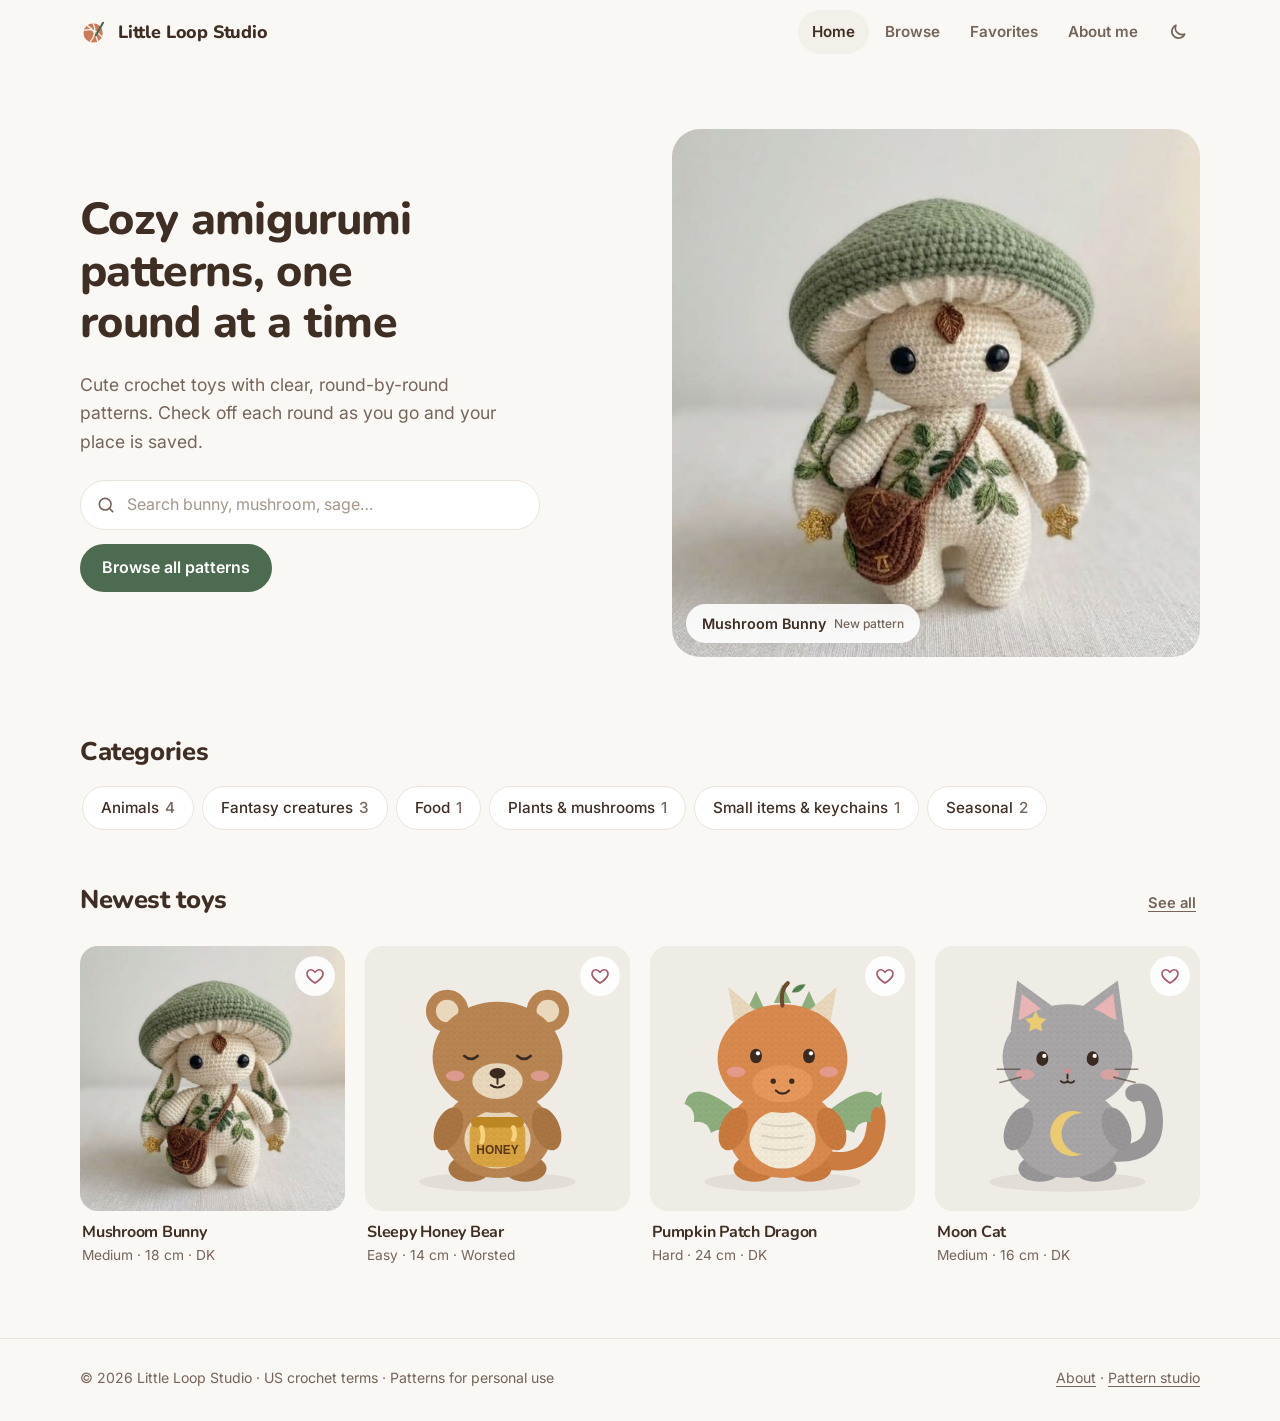
==== commit 9cf66d2e: "Add cozy dark mode with header toggle Follows the device setting by default; the choice is remembere" ====
--- a/index.html
+++ b/index.html
@@ -6,6 +6,15 @@
 <title>Little Loop Studio · Cozy amigurumi crochet patterns</title>
 <meta name="description" content="Cozy, round-by-round amigurumi crochet patterns with progress tracking, favorites and printable pages.">
 <meta name="theme-color" content="#FAF8F5">
+<script>
+  // set the theme before the page paints (saved choice, else the device setting)
+  (function () {
+    var t = null;
+    try { t = localStorage.getItem('ll-theme'); } catch (e) {}
+    if (t !== 'light' && t !== 'dark') t = window.matchMedia && matchMedia('(prefers-color-scheme: dark)').matches ? 'dark' : 'light';
+    document.documentElement.setAttribute('data-theme', t);
+  })();
+</script>
 <meta property="og:type" content="website">
 <meta property="og:site_name" content="Little Loop Studio">
 <meta property="og:title" content="Little Loop Studio · Cozy amigurumi crochet patterns">
@@ -39,6 +48,19 @@
   --radius-sm: 12px;
   --shadow: 0 1px 2px rgba(63, 46, 36, .04), 0 8px 24px rgba(63, 46, 36, .06);
   --shadow-lift: 0 2px 4px rgba(63, 46, 36, .05), 0 16px 36px rgba(63, 46, 36, .10);
+  --on-primary: #FFFFFF;
+  --primary-hover: #435E46;
+  --on-ink: #FFFFFF;
+  --on-pink: #FFFFFF;
+  --glass: rgba(250, 248, 245, .9);
+  --glass-2: rgba(255, 255, 255, .94);
+  --glass-strong: rgba(255, 255, 255, .9);
+  --hover-line: #D9D0C3;
+  --soft-hover: #ECE6DD;
+  --box-border: #C9BCAB;
+  --placeholder: #A39689;
+  --track: #DDD5CA;
+  color-scheme: light;
   --font-head: "Nunito", ui-rounded, system-ui, sans-serif;
   --font-body: "Inter", system-ui, -apple-system, "Segoe UI", sans-serif;
   --ease: cubic-bezier(.2, .7, .2, 1);
@@ -68,11 +90,11 @@
 .sr-only { position: absolute !important; width: 1px; height: 1px; overflow: hidden; clip: rect(0 0 0 0); white-space: nowrap; }
 .container { width: min(1120px, 100% - 40px); margin-inline: auto; }
 .muted { color: var(--text-soft); }
-.skip { position: absolute; left: 12px; top: -60px; z-index: 100; background: var(--text); color: #fff; padding: 10px 16px; border-radius: 10px; text-decoration: none; }
+.skip { position: absolute; left: 12px; top: -60px; z-index: 100; background: var(--text); color: var(--on-ink); padding: 10px 16px; border-radius: 10px; text-decoration: none; }
 .skip:focus { top: 10px; }
 
 /* ---------- header & nav ---------- */
-.site-header { position: sticky; top: 0; z-index: 40; background: rgba(250, 248, 245, .88); backdrop-filter: saturate(1.4) blur(12px); -webkit-backdrop-filter: saturate(1.4) blur(12px); border-bottom: 1px solid transparent; transition: border-color .2s; }
+.site-header { position: sticky; top: 0; z-index: 40; background: var(--glass); backdrop-filter: saturate(1.4) blur(12px); -webkit-backdrop-filter: saturate(1.4) blur(12px); border-bottom: 1px solid transparent; transition: border-color .2s; }
 .site-header.scrolled { border-bottom-color: var(--line); }
 .site-header .container { display: flex; align-items: center; justify-content: space-between; height: var(--header-h); gap: 16px; }
 .logo { display: flex; align-items: center; gap: 10px; text-decoration: none; color: var(--text); font-family: var(--font-head); font-weight: 800; font-size: 1.12rem; letter-spacing: -.01em; }
@@ -82,11 +104,11 @@
 .nav a { padding: 8px 14px; min-height: 44px; border-radius: 999px; font-size: .95rem; }
 .nav a:hover { color: var(--text); }
 .nav a[aria-current="page"] { color: var(--text); background: var(--muted-bg); }
-.count-badge { background: var(--pink-deep); color: #fff; font-size: .7rem; font-weight: 700; min-width: 18px; height: 18px; border-radius: 999px; display: inline-grid; place-items: center; padding: 0 5px; }
+.count-badge { background: var(--pink-deep); color: var(--on-pink); font-size: .7rem; font-weight: 700; min-width: 18px; height: 18px; border-radius: 999px; display: inline-grid; place-items: center; padding: 0 5px; }
 .count-badge[hidden] { display: none; }
 @media (min-width: 860px) { .nav { display: flex; } .tabbar { display: none !important; } }
 
-.tabbar { position: fixed; inset: auto 0 0 0; z-index: 45; display: grid; grid-template-columns: repeat(4, 1fr); background: rgba(255, 255, 255, .94); backdrop-filter: blur(12px); -webkit-backdrop-filter: blur(12px); border-top: 1px solid var(--line); padding: 4px 8px calc(4px + env(safe-area-inset-bottom)); }
+.tabbar { position: fixed; inset: auto 0 0 0; z-index: 45; display: grid; grid-template-columns: repeat(4, 1fr); background: var(--glass-2); backdrop-filter: blur(12px); -webkit-backdrop-filter: blur(12px); border-top: 1px solid var(--line); padding: 4px 8px calc(4px + env(safe-area-inset-bottom)); }
 .tabbar a { flex-direction: column; justify-content: center; gap: 2px; font-size: .72rem; min-height: 56px; position: relative; }
 .tabbar a svg { width: 24px; height: 24px; }
 .tabbar a[aria-current="page"] { color: var(--sage-deep); }
@@ -96,12 +118,12 @@
 .btn { display: inline-flex; align-items: center; justify-content: center; gap: 8px; min-height: 48px; padding: 0 22px; border-radius: 999px; border: 0; font-weight: 600; text-decoration: none; transition: background .2s, transform .2s var(--ease), border-color .2s; white-space: nowrap; }
 .btn svg { width: 19px; height: 19px; flex: none; }
 .btn:active { transform: scale(.98); }
-.btn-primary { background: var(--sage-deep); color: #fff; }
-.btn-primary:hover { background: #435E46; }
+.btn-primary { background: var(--sage-deep); color: var(--on-primary); }
+.btn-primary:hover { background: var(--primary-hover); }
 .btn-soft { background: var(--muted-bg); color: var(--text); }
-.btn-soft:hover { background: #ECE6DD; }
+.btn-soft:hover { background: var(--soft-hover); }
 .btn-ghost { background: var(--surface); color: var(--text); border: 1px solid var(--line); }
-.btn-ghost:hover { border-color: #D9D0C3; }
+.btn-ghost:hover { border-color: var(--hover-line); }
 .btn-sm { min-height: 40px; padding: 0 14px; font-size: .9rem; }
 .btn-link { background: none; border: 0; color: var(--text-soft); font-weight: 600; text-decoration: underline; text-underline-offset: 3px; padding: 8px 4px; min-height: 44px; font-size: .92rem; }
 .btn-link:hover { color: var(--text); }
@@ -110,15 +132,15 @@
 .icon-btn svg { width: 20px; height: 20px; }
 
 .chip { display: inline-flex; align-items: center; gap: 6px; min-height: 40px; padding: 0 15px; border-radius: 999px; border: 1px solid var(--line); background: var(--surface); font-weight: 500; font-size: .9rem; color: var(--text); white-space: nowrap; transition: background .2s, border-color .2s, color .2s; text-decoration: none; }
-.chip:hover { border-color: #D9D0C3; }
-.chip[aria-pressed="true"] { background: var(--text); border-color: var(--text); color: #fff; }
+.chip:hover { border-color: var(--hover-line); }
+.chip[aria-pressed="true"] { background: var(--text); border-color: var(--text); color: var(--on-ink); }
 .chip .x { font-size: 1rem; line-height: 1; opacity: .7; }
 .chip-row { display: flex; gap: 8px; flex-wrap: wrap; }
 
 .search { position: relative; display: flex; align-items: center; }
 .search svg { position: absolute; left: 16px; width: 20px; height: 20px; color: var(--text-soft); pointer-events: none; }
 .search input { width: 100%; min-height: 50px; padding: 0 46px 0 46px; border-radius: 999px; border: 1px solid var(--line); background: var(--surface); font-size: 1rem; transition: border-color .2s, box-shadow .2s; }
-.search input::placeholder { color: #A39689; }
+.search input::placeholder { color: var(--placeholder); }
 .search input:focus { outline: none; border-color: var(--sage-deep); box-shadow: 0 0 0 4px rgba(77,107,80,.12); }
 .search .clear-search { position: absolute; right: 5px; width: 40px; height: 40px; border-radius: 999px; border: 0; background: transparent; font-size: 1.3rem; color: var(--text-soft); }
 .search .clear-search[hidden] { display: none; }
@@ -141,7 +163,7 @@
 .hero-photo { position: relative; display: block; border-radius: 28px; overflow: hidden; background: var(--muted-bg); aspect-ratio: 1; text-decoration: none; color: var(--text); }
 .hero-photo img { width: 100%; height: 100%; object-fit: cover; transition: transform .8s var(--ease); }
 .hero-photo:hover img { transform: scale(1.03); }
-.hero-photo .caption { position: absolute; left: 14px; bottom: 14px; background: rgba(255,255,255,.92); backdrop-filter: blur(8px); -webkit-backdrop-filter: blur(8px); border-radius: 999px; padding: 8px 16px; font-weight: 600; font-size: .9rem; display: flex; gap: 8px; align-items: center; }
+.hero-photo .caption { position: absolute; left: 14px; bottom: 14px; background: var(--glass-strong); backdrop-filter: blur(8px); -webkit-backdrop-filter: blur(8px); border-radius: 999px; padding: 8px 16px; font-weight: 600; font-size: .9rem; display: flex; gap: 8px; align-items: center; }
 .hero-photo .caption small { color: var(--text-soft); font-weight: 500; }
 
 .section { padding: 32px 0; }
@@ -173,12 +195,12 @@
 .dot-c { width: 14px; height: 14px; border-radius: 50%; box-shadow: inset 0 0 0 1px rgba(63,46,36,.18); display: inline-block; flex: none; }
 
 /* heart */
-.heart { position: absolute; top: 10px; right: 10px; z-index: 2; width: 40px; height: 40px; border-radius: 50%; border: 0; display: grid; place-items: center; background: rgba(255,255,255,.88); backdrop-filter: blur(6px); -webkit-backdrop-filter: blur(6px); transition: transform .2s var(--ease), background .2s; }
+.heart { position: absolute; top: 10px; right: 10px; z-index: 2; width: 40px; height: 40px; border-radius: 50%; border: 0; display: grid; place-items: center; background: var(--glass-strong); backdrop-filter: blur(6px); -webkit-backdrop-filter: blur(6px); transition: transform .2s var(--ease), background .2s; }
 .heart::before { content: ""; position: absolute; inset: -4px; }
 .heart svg { width: 20px; height: 20px; overflow: visible; }
 .heart svg path { fill: transparent; stroke: var(--pink-deep); stroke-width: 2; transition: fill .2s; }
 .heart[aria-pressed="true"] svg path { fill: var(--pink); stroke: var(--pink-deep); }
-.heart:hover { background: #fff; }
+.heart:hover { background: var(--surface); }
 .heart.pop svg { animation: pop .45s var(--ease); }
 .heart.pop::after { content: ""; position: absolute; inset: 0; border-radius: 50%; border: 2px solid var(--pink); animation: ring .5s ease-out forwards; }
 @keyframes pop { 0% { transform: scale(1); } 35% { transform: scale(1.35); } 60% { transform: scale(.9); } 100% { transform: scale(1); } }
@@ -198,7 +220,7 @@
 .browse-layout > * { min-width: 0; }
 @media (min-width: 960px) { .browse-layout { grid-template-columns: 220px minmax(0, 1fr); gap: 48px; } }
 
-.filterbar { position: sticky; top: var(--header-h); z-index: 30; background: rgba(250,248,245,.92); backdrop-filter: blur(12px); -webkit-backdrop-filter: blur(12px); padding: 12px 0 10px; margin: 0 -2px 4px; }
+.filterbar { position: sticky; top: var(--header-h); z-index: 30; background: var(--glass); backdrop-filter: blur(12px); -webkit-backdrop-filter: blur(12px); padding: 12px 0 10px; margin: 0 -2px 4px; }
 .filterbar-row { display: flex; gap: 8px; align-items: center; }
 .filterbar .search { flex: 1; }
 .filter-toggle { flex: none; padding: 0 16px; }
@@ -231,7 +253,7 @@
 .sheet-foot .btn { flex: 1; }
 
 .empty { text-align: center; padding: 56px 20px; }
-.empty svg { width: 64px; height: 64px; margin: 0 auto 14px; color: #CDBFAE; }
+.empty svg { width: 64px; height: 64px; margin: 0 auto 14px; color: var(--hover-line); }
 .empty h3 { font-size: 1.2rem; }
 .empty p { color: var(--text-soft); max-width: 34ch; margin: 0 auto 20px; }
 
@@ -249,13 +271,13 @@
 .g-track::-webkit-scrollbar { display: none; }
 .g-slide { flex: 0 0 100%; scroll-snap-align: center; aspect-ratio: 1; border: 0; padding: 0; background: none; cursor: zoom-in; }
 .g-slide img { width: 100%; height: 100%; object-fit: cover; }
-.g-nav { position: absolute; top: 50%; transform: translateY(-50%); width: 40px; height: 40px; border-radius: 50%; border: 0; background: rgba(255,255,255,.9); display: none; place-items: center; opacity: 0; transition: opacity .2s; }
+.g-nav { position: absolute; top: 50%; transform: translateY(-50%); width: 40px; height: 40px; border-radius: 50%; border: 0; background: var(--glass-strong); color: var(--text); display: none; place-items: center; opacity: 0; transition: opacity .2s; }
 .gallery:hover .g-nav { opacity: 1; }
 .g-nav svg { width: 20px; height: 20px; }
 .g-nav.prev { left: 12px; } .g-nav.next { right: 12px; }
 @media (hover: hover) { .g-nav { display: grid; } }
 .g-dots { display: flex; justify-content: center; gap: 6px; margin-top: 12px; }
-.g-dots button { width: 7px; height: 7px; padding: 0; border-radius: 99px; border: 0; background: #D9D0C3; transition: width .3s var(--ease), background .3s; position: relative; }
+.g-dots button { width: 7px; height: 7px; padding: 0; border-radius: 99px; border: 0; background: var(--hover-line); transition: width .3s var(--ease), background .3s; position: relative; }
 .g-dots button::before { content: ""; position: absolute; inset: -14px -6px; }
 .g-dots button[aria-current="true"] { width: 20px; background: var(--text); }
 .g-thumbs { display: none; gap: 10px; margin-top: 12px; }
@@ -288,7 +310,7 @@
 @media (min-width: 1000px) { .pattern-body { grid-template-columns: minmax(0, 1fr) 240px; gap: 56px; } .pattern-side { position: sticky; top: calc(var(--header-h) + 20px); } }
 @media (max-width: 999px) { .pattern-side { display: none; } }
 
-.tracker { position: sticky; top: var(--header-h); z-index: 20; background: rgba(250,248,245,.94); backdrop-filter: blur(12px); -webkit-backdrop-filter: blur(12px); padding: 12px 0; margin-bottom: 8px; border-bottom: 1px solid var(--line); }
+.tracker { position: sticky; top: var(--header-h); z-index: 20; background: var(--glass); backdrop-filter: blur(12px); -webkit-backdrop-filter: blur(12px); padding: 12px 0; margin-bottom: 8px; border-bottom: 1px solid var(--line); }
 .tracker-top { display: flex; justify-content: space-between; align-items: center; gap: 10px; font-size: .9rem; }
 .tracker-top strong { font-weight: 600; }
 .pbar { height: 6px; border-radius: 99px; background: var(--muted-bg); overflow: hidden; margin-top: 8px; }
@@ -297,7 +319,7 @@
 .tools .muted { font-size: .85rem; }
 
 .switch { display: inline-flex; align-items: center; gap: 10px; font-weight: 500; background: none; border: 0; padding: 4px 0; min-height: 44px; font-size: .92rem; }
-.switch .track { width: 40px; height: 24px; border-radius: 99px; background: #DDD5CA; position: relative; transition: background .25s; flex: none; }
+.switch .track { width: 40px; height: 24px; border-radius: 99px; background: var(--track); position: relative; transition: background .25s; flex: none; }
 .switch .track::after { content: ""; position: absolute; top: 3px; left: 3px; width: 18px; height: 18px; border-radius: 50%; background: #fff; box-shadow: 0 1px 2px rgba(0,0,0,.2); transition: transform .25s var(--ease); }
 .switch[aria-checked="true"] .track { background: var(--sage-deep); }
 .switch[aria-checked="true"] .track::after { transform: translateX(16px); }
@@ -306,7 +328,7 @@
 
 .text-size { display: inline-flex; border-radius: 999px; border: 1px solid var(--line); background: var(--surface); padding: 2px; }
 .text-size button { min-width: 40px; min-height: 36px; border: 0; background: none; border-radius: 999px; font-weight: 600; font-size: .85rem; color: var(--text-soft); }
-.text-size button[aria-pressed="true"] { background: var(--text); color: #fff; }
+.text-size button[aria-pressed="true"] { background: var(--text); color: var(--on-ink); }
 
 .sec { padding: 28px 0 0; }
 .sec > h2 { font-size: 1.3rem; margin-bottom: 14px; }
@@ -315,8 +337,8 @@
 .checklist { list-style: none; margin: 0; padding: 0; }
 .check { display: flex; gap: 14px; align-items: flex-start; padding: 11px 4px; cursor: pointer; min-height: 48px; border-radius: 10px; }
 .check input { position: absolute; opacity: 0; pointer-events: none; }
-.check .box { flex: none; width: 24px; height: 24px; border-radius: 7px; border: 1.5px solid #C9BCAB; background: var(--surface); display: grid; place-items: center; transition: background .2s, border-color .2s, transform .15s; margin-top: 1px; }
-.check .box svg { width: 15px; height: 15px; color: #fff; stroke-dasharray: 24; stroke-dashoffset: 24; transition: stroke-dashoffset .3s var(--ease) .05s; }
+.check .box { flex: none; width: 24px; height: 24px; border-radius: 7px; border: 1.5px solid var(--box-border); background: var(--surface); display: grid; place-items: center; transition: background .2s, border-color .2s, transform .15s; margin-top: 1px; }
+.check .box svg { width: 15px; height: 15px; color: var(--on-primary); stroke-dasharray: 24; stroke-dashoffset: 24; transition: stroke-dashoffset .3s var(--ease) .05s; }
 .check input:checked + .box { background: var(--sage-deep); border-color: var(--sage-deep); }
 .check input:checked + .box svg { stroke-dashoffset: 0; }
 .check input:focus-visible + .box { outline: 2.5px solid var(--sage-deep); outline-offset: 2px; }
@@ -328,7 +350,7 @@
 /* rounds */
 .rounds { list-style: none; margin: 0; padding: 0; }
 .round .check { font-size: var(--round-size); line-height: 1.45; padding: 13px 8px; gap: 12px; border-radius: 10px; transition: background .2s; }
-.round .check:hover { background: rgba(243,239,233,.6); }
+.round .check:hover { background: var(--muted-bg); }
 .round .rlabel { flex: none; min-width: 2.4em; font-weight: 600; color: var(--text-soft); font-variant-numeric: tabular-nums; }
 .round .rcount { flex: none; color: var(--text-soft); font-size: .85em; font-variant-numeric: tabular-nums; align-self: center; }
 .round input:checked ~ .txt { text-decoration: line-through; text-decoration-color: rgba(117,101,90,.5); }
@@ -395,7 +417,7 @@
 .to-top svg { width: 20px; height: 20px; }
 .to-top.show { opacity: 1; transform: none; pointer-events: auto; }
 @media (min-width: 860px) { .to-top { bottom: 24px; right: 24px; } }
-.toast { position: fixed; left: 50%; bottom: calc(88px + env(safe-area-inset-bottom)); z-index: 95; transform: translate(-50%, 16px); background: var(--text); color: #fff; padding: 11px 18px; border-radius: 12px; font-weight: 500; font-size: .92rem; max-width: min(92vw, 420px); text-align: center; opacity: 0; pointer-events: none; transition: opacity .3s, transform .3s var(--ease); }
+.toast { position: fixed; left: 50%; bottom: calc(88px + env(safe-area-inset-bottom)); z-index: 95; transform: translate(-50%, 16px); background: var(--text); color: var(--on-ink); padding: 11px 18px; border-radius: 12px; font-weight: 500; font-size: .92rem; max-width: min(92vw, 420px); text-align: center; opacity: 0; pointer-events: none; transition: opacity .3s, transform .3s var(--ease); }
 .toast.show { opacity: 1; transform: translate(-50%, 0); }
 @media (min-width: 860px) { .toast { bottom: 28px; } }
 
@@ -431,20 +453,20 @@
 .toggle-chips label { position: relative; }
 .toggle-chips input { position: absolute; opacity: 0; }
 .toggle-chips span { display: inline-flex; align-items: center; min-height: 40px; padding: 0 14px; border-radius: 999px; border: 1px solid var(--line); background: var(--surface); font-weight: 500; font-size: .9rem; cursor: pointer; transition: all .2s; }
-.toggle-chips input:checked + span { background: var(--text); color: #fff; border-color: var(--text); }
+.toggle-chips input:checked + span { background: var(--text); color: var(--on-ink); border-color: var(--text); }
 .toggle-chips input:focus-visible + span { outline: 2.5px solid var(--sage-deep); outline-offset: 2px; }
-.photo-drop { border: 1.5px dashed #D3C7B7; border-radius: var(--radius); padding: 22px; text-align: center; background: var(--bg); cursor: pointer; display: block; font-size: .95rem; }
+.photo-drop { border: 1.5px dashed var(--box-border); border-radius: var(--radius); padding: 22px; text-align: center; background: var(--bg); cursor: pointer; display: block; font-size: .95rem; }
 .photo-drop.drag { background: var(--sage-tint); border-color: var(--sage-deep); }
 .photo-drop svg { width: 28px; height: 28px; margin: 0 auto 6px; color: var(--text-soft); }
 .photo-grid { display: grid; grid-template-columns: repeat(auto-fill, minmax(92px, 1fr)); gap: 10px; margin-top: 12px; }
 .photo-grid figure { margin: 0; position: relative; border-radius: 12px; overflow: hidden; aspect-ratio: 1; background: var(--muted-bg); }
 .photo-grid img { width: 100%; height: 100%; object-fit: cover; }
 .photo-grid .ph-actions { position: absolute; inset: auto 4px 4px 4px; display: flex; gap: 4px; justify-content: space-between; }
-.photo-grid .ph-actions button { min-width: 30px; height: 30px; border-radius: 99px; border: 0; background: rgba(255,255,255,.95); font-size: .72rem; font-weight: 600; padding: 0 8px; }
-.photo-grid .cover-flag { position: absolute; top: 4px; left: 4px; background: var(--text); color: #fff; font-size: .68rem; font-weight: 600; border-radius: 99px; padding: 1px 8px; }
+.photo-grid .ph-actions button { min-width: 30px; height: 30px; border-radius: 99px; border: 0; background: var(--glass-strong); color: var(--text); font-size: .72rem; font-weight: 600; padding: 0 8px; }
+.photo-grid .cover-flag { position: absolute; top: 4px; left: 4px; background: var(--text); color: var(--on-ink); font-size: .68rem; font-weight: 600; border-radius: 99px; padding: 1px 8px; }
 .color-rows { display: grid; gap: 8px; margin-bottom: 8px; }
 .color-rows .crow { display: flex; gap: 8px; align-items: center; }
-.color-rows input[type=color] { width: 48px; height: 46px; border: 1px solid var(--line); border-radius: 10px; padding: 3px; background: #fff; flex: none; }
+.color-rows input[type=color] { width: 48px; height: 46px; border: 1px solid var(--line); border-radius: 10px; padding: 3px; background: var(--surface); flex: none; }
 .color-rows .input { flex: 1; }
 .parse-preview { background: var(--bg); border-radius: 10px; padding: 10px 14px; font-size: .88rem; margin-top: 8px; color: var(--text-soft); }
 .parse-preview strong { color: var(--text); }
@@ -454,6 +476,51 @@
 .gate { max-width: 400px; margin: 48px auto; text-align: center; }
 .help-box { background: var(--bg); border-radius: 10px; padding: 12px 14px; font-size: .88rem; color: var(--text-soft); }
 .help-box code { background: var(--muted-bg); color: var(--text); padding: 1px 5px; border-radius: 5px; font-size: .85em; }
+
+
+/* ---------- dark mode: same cozy palette, warm espresso browns ---------- */
+:root[data-theme="dark"] {
+  --bg: #1C1714;
+  --surface: #261F1B;
+  --muted-bg: #2F2722;
+  --line: #3B322B;
+  --text: #F0E6D8;
+  --text-soft: #BBAB98;
+  --sage: #9DB58A;
+  --sage-deep: #A3BF90;
+  --sage-tint: #2C3527;
+  --terra: #D08A64;
+  --terra-deep: #E2A27F;
+  --pink: #D98E9A;
+  --pink-deep: #E7A3AF;
+  --on-primary: #1C1714;
+  --primary-hover: #B4CEA2;
+  --on-ink: #1C1714;
+  --on-pink: #1C1714;
+  --glass: rgba(28, 23, 20, .88);
+  --glass-2: rgba(38, 31, 27, .95);
+  --glass-strong: rgba(38, 31, 27, .88);
+  --hover-line: #54483E;
+  --soft-hover: #3A3029;
+  --box-border: #7A6B5D;
+  --placeholder: #9A8A7A;
+  --track: #4A3F37;
+  --shadow: 0 1px 2px rgba(0, 0, 0, .25), 0 8px 24px rgba(0, 0, 0, .3);
+  --shadow-lift: 0 2px 4px rgba(0, 0, 0, .3), 0 16px 36px rgba(0, 0, 0, .45);
+  color-scheme: dark;
+}
+[data-theme="dark"] .card-img img, [data-theme="dark"] .g-slide img, [data-theme="dark"] .hero-photo img, [data-theme="dark"] .about-photo img { filter: brightness(.9) saturate(.95); }
+[data-theme="dark"] .placeholder-note { background: #3A3120; color: #F0D9A0; }
+html { transition: background-color .3s; }
+body { transition: background-color .3s, color .3s; }
+
+.theme-toggle { width: 44px; height: 44px; border-radius: 50%; border: 0; background: transparent; color: var(--text-soft); display: grid; place-items: center; margin-left: 4px; }
+.theme-toggle:hover { background: var(--muted-bg); color: var(--text); }
+.theme-toggle svg { width: 20px; height: 20px; }
+.theme-toggle .sun { display: none; }
+[data-theme="dark"] .theme-toggle .sun { display: block; }
+[data-theme="dark"] .theme-toggle .moon { display: none; }
+.header-right { display: flex; align-items: center; }
 
 /* view transitions */
 ::view-transition-old(root), ::view-transition-new(root) { animation-duration: .25s; animation-timing-function: var(--ease); }
@@ -491,11 +558,11 @@
 .opts { display: grid; grid-template-columns: repeat(3, minmax(0, 1fr)); gap: 8px; }
 .opts.hooks { grid-template-columns: repeat(auto-fill, minmax(84px, 1fr)); }
 .opt { display: flex; flex-direction: column; align-items: flex-start; gap: 1px; padding: 9px 12px; min-height: 52px; border-radius: 12px; border: 1px solid var(--line); background: var(--surface); text-align: left; transition: border-color .2s, background .2s, color .2s; }
-.opt:hover { border-color: #D9D0C3; }
+.opt:hover { border-color: var(--hover-line); }
 .opt strong { font-weight: 600; font-size: .95rem; font-variant-numeric: tabular-nums; }
 .opt span { font-size: .78rem; color: var(--text-soft); line-height: 1.3; }
-.opt[aria-pressed="true"] { background: var(--text); border-color: var(--text); color: #fff; }
-.opt[aria-pressed="true"] span { color: rgba(255,255,255,.75); }
+.opt[aria-pressed="true"] { background: var(--text); border-color: var(--text); color: var(--on-ink); }
+.opt[aria-pressed="true"] span { color: inherit; opacity: .75; }
 .sizer-note { margin: 14px 0 0; font-size: .88rem; color: var(--text-soft); }
 .sizer-note strong { color: var(--text); }
 @media print { .sizer .opts, .sizer-label, .sizer-head .btn-link { display: none !important; } .sizer { border: 0; padding: 0; } }
@@ -510,12 +577,18 @@
       <svg viewBox="0 0 64 64" aria-hidden="true"><circle cx="30" cy="34" r="22" fill="#C97B5A"/><path d="M11 28c13-4 28 2 39 15M16 17c10 6 20 18 24 35M30 12c6 12 5 28-6 42" stroke="#FBF6EE" stroke-width="3" fill="none" stroke-linecap="round"/><rect x="42" y="6" width="5" height="38" rx="2.5" transform="rotate(30 44 25)" fill="#4D6B50"/></svg>
       <span>Little Loop Studio</span>
     </a>
+    <div class="header-right">
     <nav class="nav" aria-label="Main">
       <a href="#home" data-nav="home">Home</a>
       <a href="#browse" data-nav="browse">Browse</a>
       <a href="#favorites" data-nav="favorites">Favorites <span class="count-badge" data-fav-count hidden>0</span></a>
       <a href="#about" data-nav="about">About me</a>
     </nav>
+    <button type="button" class="theme-toggle" id="theme-toggle" aria-label="Switch to dark mode">
+      <svg class="moon" viewBox="0 0 24 24" fill="none" stroke="currentColor" stroke-width="2" stroke-linecap="round" stroke-linejoin="round" aria-hidden="true"><path d="M20 14.5A8 8 0 0 1 9.5 4a8 8 0 1 0 10.5 10.5z"/></svg>
+      <svg class="sun" viewBox="0 0 24 24" fill="none" stroke="currentColor" stroke-width="2" stroke-linecap="round" aria-hidden="true"><circle cx="12" cy="12" r="4"/><path d="M12 2.5v2M12 19.5v2M4.6 4.6l1.4 1.4M18 18l1.4 1.4M2.5 12h2M19.5 12h2M4.6 19.4 6 18M18 6l1.4-1.4"/></svg>
+    </button>
+    </div>
   </div>
 </header>
 
@@ -1853,12 +1926,12 @@
       const r = p.items.filter(i => i.type === 'round');
       const unit = r.some(x => x.label.startsWith('Row')) ? 'rows' : 'rounds';
       const name = p.name.length > 16 ? p.name.slice(0, 15) + '…' : p.name;
-      return [narrow ? '' : `<path d="M${cx} ${cy} Q${(cx + x) / 2 + (y - cy) * .12} ${(cy + y) / 2 - (x - cx) * .12} ${x} ${y}" stroke="#DCD3C7" stroke-width="1.5" fill="none"/>`,
+      return [narrow ? '' : `<path d="M${cx} ${cy} Q${(cx + x) / 2 + (y - cy) * .12} ${(cy + y) / 2 - (x - cx) * .12} ${x} ${y}" style="stroke:var(--hover-line)" stroke-width="1.5" fill="none"/>`,
         `<g transform="translate(${x - nw / 2} ${y - nh / 2})">
-          <rect width="${nw}" height="${nh}" rx="18" fill="#FFFFFF" stroke="#EAE4DB" stroke-width="1.5"/>
+          <rect width="${nw}" height="${nh}" rx="18" style="fill:var(--surface);stroke:var(--line)" stroke-width="1.5"/>
           <circle cx="20" cy="${nh / 2}" r="7" fill="${colorOf(p)}" stroke="rgba(63,46,36,.2)" stroke-width="1"/>
-          <text x="36" y="25" font-family="Nunito, sans-serif" font-weight="800" font-size="15" fill="#3F2E24">${esc(name)}</text>
-          <text x="36" y="43" font-family="Inter, sans-serif" font-size="12" fill="#75655A">${r.length ? `${r.length} ${r.length === 1 ? unit.slice(0, -1) : unit}` : 'how-to'}${p.count > 1 ? ` · make ${p.count}` : ''}</text>
+          <text x="36" y="25" font-family="Nunito, sans-serif" font-weight="800" font-size="15" style="fill:var(--text)">${esc(name)}</text>
+          <text x="36" y="43" font-family="Inter, sans-serif" font-size="12" style="fill:var(--text-soft)">${r.length ? `${r.length} ${r.length === 1 ? unit.slice(0, -1) : unit}` : 'how-to'}${p.count > 1 ? ` · make ${p.count}` : ''}</text>
         </g>`];
     });
     const nodesSvg = nodes.map(x => x[0]).join('') + nodes.map(x => x[1]).join('');
@@ -1866,10 +1939,10 @@
     return `<svg class="mindmap" viewBox="0 0 ${W} ${H}" role="img" aria-label="${esc(label)}">
       <defs><clipPath id="mm-clip"><circle cx="${cx}" cy="${cy - 8}" r="62"/></clipPath></defs>
       ${nodesSvg}
-      <circle cx="${cx}" cy="${cy - 8}" r="66" fill="#F3EFE9"/>
+      <circle cx="${cx}" cy="${cy - 8}" r="66" style="fill:var(--muted-bg)"/>
       <image href="${t.pics[0].src}" x="${cx - 62}" y="${cy - 70}" width="124" height="124" clip-path="url(#mm-clip)" preserveAspectRatio="xMidYMid slice"/>
-      <rect x="${cx - 80}" y="${cy + 52}" width="160" height="32" rx="16" fill="#3F2E24"/>
-      <text x="${cx}" y="${cy + 73}" text-anchor="middle" font-family="Nunito, sans-serif" font-weight="800" font-size="14" fill="#fff">${esc(t.name.length > 20 ? t.name.slice(0, 19) + '…' : t.name)}</text>
+      <rect x="${cx - 80}" y="${cy + 52}" width="160" height="32" rx="16" style="fill:var(--text)"/>
+      <text x="${cx}" y="${cy + 73}" text-anchor="middle" font-family="Nunito, sans-serif" font-weight="800" font-size="14" style="fill:var(--on-ink)">${esc(t.name.length > 20 ? t.name.slice(0, 19) + '…' : t.name)}</text>
     </svg>`;
   }
 
@@ -2542,6 +2615,23 @@
   window.addEventListener('scroll', () => { toTop.classList.toggle('show', window.scrollY > 700); header.classList.toggle('scrolled', window.scrollY > 4); }, { passive: true });
   toTop.addEventListener('click', () => { window.scrollTo({ top: 0, behavior: reduced() ? 'auto' : 'smooth' }); app.focus({ preventScroll: true }); });
 
+  /* ---------------- theme ---------------- */
+  const themeBtn = $('#theme-toggle');
+  function setTheme(t, save) {
+    document.documentElement.setAttribute('data-theme', t);
+    $('meta[name=theme-color]').setAttribute('content', t === 'dark' ? '#1C1714' : '#FAF8F5');
+    themeBtn.setAttribute('aria-label', t === 'dark' ? 'Switch to light mode' : 'Switch to dark mode');
+    if (save) { try { localStorage.setItem('ll-theme', t); } catch { } }
+  }
+  setTheme(document.documentElement.getAttribute('data-theme') || 'light', false);
+  themeBtn.addEventListener('click', () => {
+    const next = document.documentElement.getAttribute('data-theme') === 'dark' ? 'light' : 'dark';
+    if (document.startViewTransition && !reduced()) document.startViewTransition(() => setTheme(next, true)); else setTheme(next, true);
+  });
+  try {
+    matchMedia('(prefers-color-scheme: dark)').addEventListener('change', e => { if (!localStorage.getItem('ll-theme')) setTheme(e.matches ? 'dark' : 'light', false); });
+  } catch { }
+
   /* ---------------- start ---------------- */
   document.documentElement.classList.remove('no-js');
   loadToys();
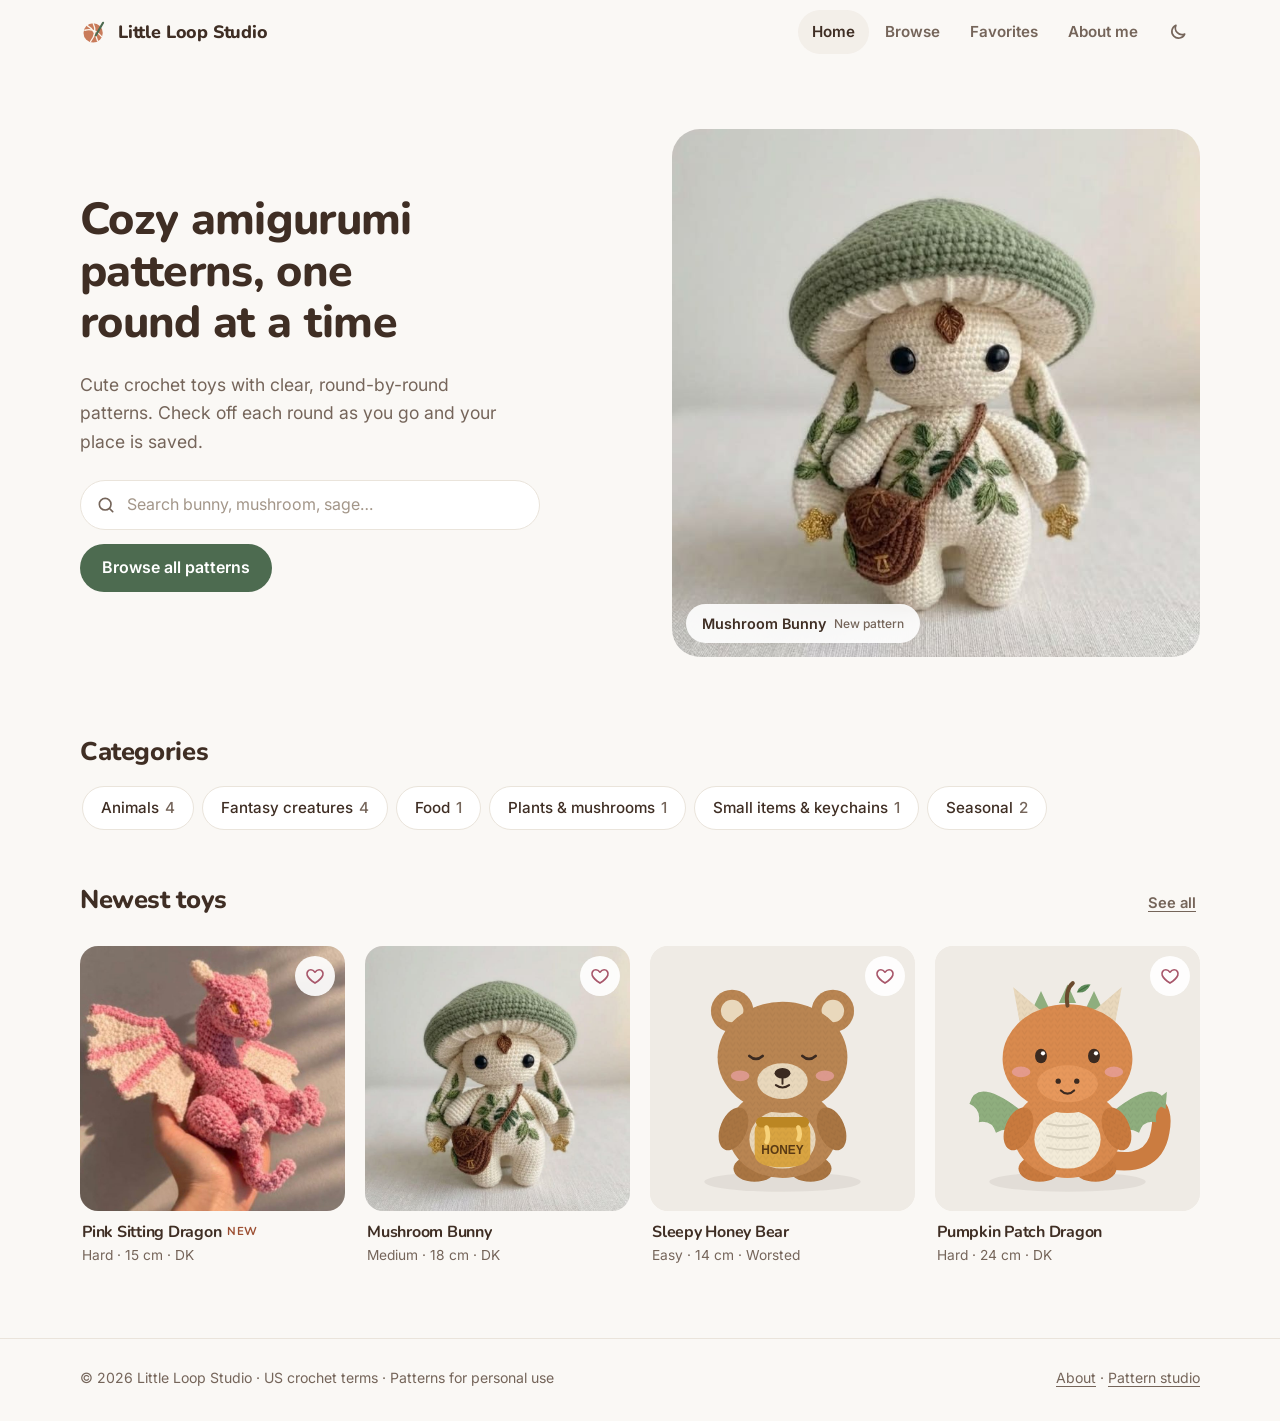
==== commit 0760b91f: "Add Pink Sitting Dragon pattern with photos Also scale yarn lengths in meters in 'Make it your size'" ====
--- a/index.html
+++ b/index.html
@@ -480,37 +480,40 @@
 
 /* ---------- dark mode: same cozy palette, warm espresso browns ---------- */
 :root[data-theme="dark"] {
-  --bg: #1C1714;
-  --surface: #261F1B;
-  --muted-bg: #2F2722;
-  --line: #3B322B;
-  --text: #F0E6D8;
-  --text-soft: #BBAB98;
-  --sage: #9DB58A;
-  --sage-deep: #A3BF90;
-  --sage-tint: #2C3527;
-  --terra: #D08A64;
-  --terra-deep: #E2A27F;
+  /* slate night: deep blue-grey, cream text, peach and copper accents */
+  --bg: #141B23;
+  --surface: #1D2831;
+  --muted-bg: #24323B;
+  --line: #364049;
+  --text: #F4EDE3;
+  --text-soft: #AEB5B9;
+  --sage: #8FA6B2;
+  --sage-deep: #D9AC96;   /* peach: primary buttons, checks, highlights */
+  --sage-tint: #2A3540;
+  --terra: #B98A70;       /* copper */
+  --terra-deep: #D9AC96;  /* peach links */
   --pink: #D98E9A;
   --pink-deep: #E7A3AF;
-  --on-primary: #1C1714;
-  --primary-hover: #B4CEA2;
-  --on-ink: #1C1714;
-  --on-pink: #1C1714;
-  --glass: rgba(28, 23, 20, .88);
-  --glass-2: rgba(38, 31, 27, .95);
-  --glass-strong: rgba(38, 31, 27, .88);
-  --hover-line: #54483E;
-  --soft-hover: #3A3029;
-  --box-border: #7A6B5D;
-  --placeholder: #9A8A7A;
-  --track: #4A3F37;
-  --shadow: 0 1px 2px rgba(0, 0, 0, .25), 0 8px 24px rgba(0, 0, 0, .3);
-  --shadow-lift: 0 2px 4px rgba(0, 0, 0, .3), 0 16px 36px rgba(0, 0, 0, .45);
+  --on-primary: #141B23;
+  --primary-hover: #E6BDA9;
+  --on-ink: #141B23;
+  --on-pink: #141B23;
+  --glass: rgba(24, 34, 43, .9);
+  --glass-2: rgba(24, 34, 43, .96);
+  --glass-strong: rgba(29, 40, 49, .9);
+  --hover-line: #4D5B64;
+  --soft-hover: #2B3942;
+  --box-border: #6B7A85;
+  --placeholder: #8A949B;
+  --track: #3A4852;
+  --shadow: 0 1px 2px rgba(0, 0, 0, .25), 0 8px 24px rgba(0, 0, 0, .35);
+  --shadow-lift: 0 2px 4px rgba(0, 0, 0, .3), 0 16px 36px rgba(0, 0, 0, .5);
   color-scheme: dark;
 }
 [data-theme="dark"] .card-img img, [data-theme="dark"] .g-slide img, [data-theme="dark"] .hero-photo img, [data-theme="dark"] .about-photo img { filter: brightness(.9) saturate(.95); }
-[data-theme="dark"] .placeholder-note { background: #3A3120; color: #F0D9A0; }
+[data-theme="dark"] .placeholder-note { background: #2B3942; color: #F2E2C9; }
+[data-theme="dark"] .nav a[aria-current="page"] { background: #2B3942; }
+[data-theme="dark"] .site-footer { background: #0F161E; }
 html { transition: background-color .3s; }
 body { transition: background-color .3s, color .3s; }
 
@@ -556,7 +559,8 @@
 .sizer-head .btn-link[hidden] { display: none; }
 .sizer-label { font-size: .8rem; color: var(--text-soft); margin: 14px 0 8px; }
 .opts { display: grid; grid-template-columns: repeat(3, minmax(0, 1fr)); gap: 8px; }
-.opts.hooks { grid-template-columns: repeat(auto-fill, minmax(84px, 1fr)); }
+.opts.hooks { grid-template-columns: repeat(auto-fill, minmax(96px, 1fr)); }
+.opt strong { white-space: nowrap; }
 .opt { display: flex; flex-direction: column; align-items: flex-start; gap: 1px; padding: 9px 12px; min-height: 52px; border-radius: 12px; border: 1px solid var(--line); background: var(--surface); text-align: left; transition: border-color .2s, background .2s, color .2s; }
 .opt:hover { border-color: var(--hover-line); }
 .opt strong { font-weight: 600; font-size: .95rem; font-variant-numeric: tabular-nums; }
@@ -678,6 +682,164 @@
 };
 
 const SAMPLE_TOYS = [
+  {
+    id: 'pink-sitting-dragon',
+    name: 'Pink Sitting Dragon',
+    date: '2026-11-19',
+    types: ['fantasy'],
+    categories: ['fantasy'],
+    difficulty: 'hard',
+    sizeCm: 15,
+    size: 'about 15 cm (6 in) sitting',
+    hook: '3.0 mm',
+    yarn: 'DK',
+    time: '8–10 hours',
+    colors: [
+      { name: 'Pink', hex: '#E79AB5' }, { name: 'Cream', hex: '#F4EADB' }, { name: 'Yellow', hex: '#E8B53A' },
+    ],
+    tags: ['dragon', 'pink', 'wings', 'tail', 'spikes', 'tapestry crochet', 'sitting'],
+    blurb: 'A sweet pink dragon sitting on its haunches, with cream horns and spikes, striped pink-and-cream wings, golden almond eyes and a curled tail.',
+    photos: [
+      { src: '[data-uri]', alt: 'Pink Sitting Dragon amigurumi held in a hand: a pink crochet dragon with cream horns, striped pink and cream wings, yellow eyes and a curled tail' },
+      { src: '[data-uri]', alt: 'Close-up of the dragon head with cream horns, embroidered yellow almond eyes and a small cream spike on the forehead' },
+      { src: '[data-uri]', alt: 'Close-up of a wing with pink ribs and cream panels, and the round back thigh with toes' },
+    ],
+    materials: [
+      'DK or light worsted yarn in pink, about 120 m',
+      'DK or light worsted yarn in cream, about 35 m',
+      'Yellow yarn, a little for the eyes',
+      '3 mm crochet hook',
+      'Fiberfill stuffing',
+      '1 pipe cleaner for the tail',
+      'Tapestry needle',
+    ],
+    pattern: `## Head
+Pink.
+R1: 6 sc in MR (6)
+R2: inc around (12)
+R3: [sc, inc] x6 (18)
+R4: [sc 2, inc] x6 (24)
+R5: [sc 3, inc] x6 (30)
+R6: [sc 4, inc] x6 (36)
+R7-13: sc around (36)
+R14: [sc 4, dec] x6 (30)
+R15: [sc 3, dec] x6 (24)
+R16: [sc 2, dec] x6 (18)
+Start stuffing firmly.
+R17: [sc, dec] x6 (12)
+R18: dec x6 (6)
+Close the hole and leave a tail to sew.
+## Snout
+Pink.
+R1: 6 sc in MR (6)
+R2: [sc, inc] x3 (9)
+R3: [sc 2, inc] x3 (12)
+R4: [sc 3, inc] x3 (15)
+R5-6: sc around (15)
+Fasten off with a long tail. Sew to the lower front of the head between R9 and R15, stuffing as you go.
+Eyes: with yellow, embroider slanted almond eyes just above the snout sides, 6-7 stitches apart. Add 2 small pink stitches for nostrils.
+## Horn (make 2)
+Cream.
+R1: 4 sc in MR (4)
+R2: [sc, inc] x2 (6)
+R3: [sc 2, inc] x2 (8)
+R4: sc around (8)
+Fasten off. Do not stuff, or stuff lightly. Sew on top of the head at R5-7, angled slightly back.
+## Body and neck
+Pink. Start at the bottom.
+R1: 6 sc in MR (6)
+R2: inc around (12)
+R3: [sc, inc] x6 (18)
+R4: [sc 2, inc] x6 (24)
+R5: [sc 3, inc] x6 (30)
+R6: [sc 4, inc] x6 (36)
+R7: [sc 5, inc] x6 (42)
+R8-15: sc around (42)
+R16: [sc 5, dec] x6 (36)
+R17-19: sc around (36)
+R20: [sc 4, dec] x6 (30)
+R21-22: sc around (30)
+R23: [sc 3, dec] x6 (24)
+R24-25: sc around (24)
+Stuff the body firmly and keep the bottom flat so it sits.
+R26: [sc 2, dec] x6 (18)
+R27-34: sc around (18)
+Stuff the neck firmly. Fasten off with a long tail and sew the head on, tilted slightly down and to one side.
+## Back leg (make 2)
+Pink. This is the big round thigh.
+R1: 6 sc in MR (6)
+R2: inc around (12)
+R3: [sc, inc] x6 (18)
+R4: [sc 2, inc] x6 (24)
+R5-9: sc around (24)
+R10: [sc 2, dec] x6 (18)
+R11: [sc, dec] x6 (12)
+Stuff lightly.
+R12: dec x6 (6)
+Close the hole. Flatten a little and sew to the lower sides of the body (R4-12) so the knees point forward.
+## Back foot (make 2)
+Pink.
+R1: 6 sc in MR (6)
+R2: [sc, inc] x3 (9)
+R3-6: sc around (9)
+Stuff lightly, flatten, and sew under the front of each thigh, pointing forward.
+## Front leg (make 2)
+Pink.
+R1: 6 sc in MR (6)
+R2: [sc, inc] x3 (9)
+R3-4: sc around (9)
+R5: [sc, dec] x3 (6)
+R6-10: sc around (6)
+Stuff only the paw. Sew the open end to the chest at about R17-19, with the paws resting on the thighs.
+## Toe (make 12)
+Pink.
+R1: 4 sc in MR (4)
+R2: sc around (4)
+Fasten off. Sew 3 toes on the front of each back foot and 3 on each front paw.
+## Tail
+Pink. Start at the tip.
+R1: 4 sc in MR (4)
+R2: sc around (4)
+R3: [sc, inc] x2 (6)
+R4-7: sc around (6)
+R8: [sc 2, inc] x2 (8)
+R9-12: sc around (8)
+R13: [sc 3, inc] x2 (10)
+R14-17: sc around (10)
+R18: [sc 4, inc] x2 (12)
+R19-22: sc around (12)
+Fold the end of a pipe cleaner over so it can't poke out. Put it inside and stuff lightly around it. Sew the tail to the lower back, then curl it around to the front beside a back leg.
+## Spike (make 9)
+Cream.
+R1: 4 sc in MR (4)
+R2: [sc, inc] x2 (6)
+Fasten off. Do not stuff. Sew 7 down the middle of the back of the head, neck and back. Sew 1 near the tail tip and 1 small one on the forehead.
+## Wing (make 2)
+Worked flat in rows. P = pink, C = cream. In rows 3-12, carry the unused color inside the stitches (tapestry crochet) so the pink ribs stay straight.
+Row 1: ch 20 in pink, sc in 2nd ch from hook and across (19)
+Row 2: ch 1, turn, sc across (19)
+Row 3-12: ch 1, turn, sc 1 P, sc 5 C, sc 1 P, sc 5 C, sc 1 P, sc 5 C, sc 1 P (19)
+Row 13: points. Ch 1, turn. With pink, sl st 1. Then repeat 3 times: [with cream, sl st 1, hdc 1, (dc, ch 2, dc) in next st, hdc 1, sl st 1; with pink, sl st 1]. You now have 3 points.
+Fasten off and weave in the ends.
+Pinch the short pink edge of Row 1-2 nearest the body into a narrow base. Sew it to the upper back (around R20-24), with the pink arm edge on top and the points facing down and out.`,
+    assembly: [
+      'Sew the snout to the lower front of the head between R9 and R15, stuffing as you go. Embroider the yellow almond eyes and the 2 pink nostril stitches.',
+      'Sew the horns on top of the head at R5–R7, angled slightly back.',
+      'Sew the head onto the neck, tilted slightly down and to one side.',
+      'Sew the back legs to the lower sides of the body (R4–R12) so the knees point forward, then sew a back foot under the front of each thigh.',
+      'Sew the front legs to the chest at about R17–R19, with the paws resting on the thighs.',
+      'Sew 3 toes on the front of each back foot and 3 on each front paw.',
+      'Sew the tail to the lower back and curl it around to the front beside a back leg.',
+      'Sew 7 spikes down the middle of the head, neck and back, 1 near the tail tip and 1 small one on the forehead.',
+      'Sew the wings to the upper back (around R20–R24), pink arm edge on top and points facing down and out.',
+    ],
+    tricky: [
+      { q: 'Straight wing ribs (tapestry crochet)', a: 'In rows 3–12, carry the color you are not using inside your stitches. That keeps the pink ribs in straight lines and hides the floats.' },
+      { q: 'Making it sit', a: 'Stuff the body firmly but keep the bottom flat, so the dragon sits steadily on its own.' },
+      { q: 'Pipe cleaner in the tail', a: 'Fold the end of the pipe cleaner over before you put it in, so it can\'t poke through the stitches. Stuff lightly around it so the tail can still curl.' },
+      { q: 'Almond eyes', a: 'Embroider the eyes slanted, just above the sides of the snout and 6–7 stitches apart. Mark both ends with pins first so they match.' },
+    ],
+  },
   {
     id: 'mushroom-bunny',
     name: 'Mushroom Bunny',
@@ -2000,7 +2162,9 @@
     const g = out.match(/about (\d+(?:\.\d+)?) g\b/);
     if (!/floss|thread|embroider/i.test(out)) {
       if (g) out = out.replace(g[0], `about ${Math.max(5, Math.round(+g[1] * Math.pow(info.f, 3) / 5) * 5)} g`);
-      out = out.replace(/\b(fingering|sport|dk|worsted|chunky|super bulky)\b(\s+or\s+(fingering|sport|dk|worsted|chunky))?/i, cfg.yarn);
+      const mt = out.match(/about (\d+(?:\.\d+)?) m\b/);
+      if (mt) out = out.replace(mt[0], `about ${Math.max(5, Math.round(+mt[1] * info.f / 5) * 5)} m`);
+      out = out.replace(/\b(fingering|sport|dk|worsted|chunky|super bulky)\b(\s+or\s+(light\s+)?(fingering|sport|dk|worsted|chunky))?/i, cfg.yarn);
     }
     out = out.replace(/(\d+(?:\.\d+)?)\s*mm crochet hook/i, `${fmtHook(cfg.hook)} crochet hook`);
     out = out.replace(/(\d+(?:\.\d+)?)\s*mm (black )?safety eyes/i, (m, mm, black) => `${snapEye(+mm * info.f)} mm ${black || ''}safety eyes`);
@@ -2619,7 +2783,7 @@
   const themeBtn = $('#theme-toggle');
   function setTheme(t, save) {
     document.documentElement.setAttribute('data-theme', t);
-    $('meta[name=theme-color]').setAttribute('content', t === 'dark' ? '#1C1714' : '#FAF8F5');
+    $('meta[name=theme-color]').setAttribute('content', t === 'dark' ? '#141B23' : '#FAF8F5');
     themeBtn.setAttribute('aria-label', t === 'dark' ? 'Switch to light mode' : 'Switch to dark mode');
     if (save) { try { localStorage.setItem('ll-theme', t); } catch { } }
   }
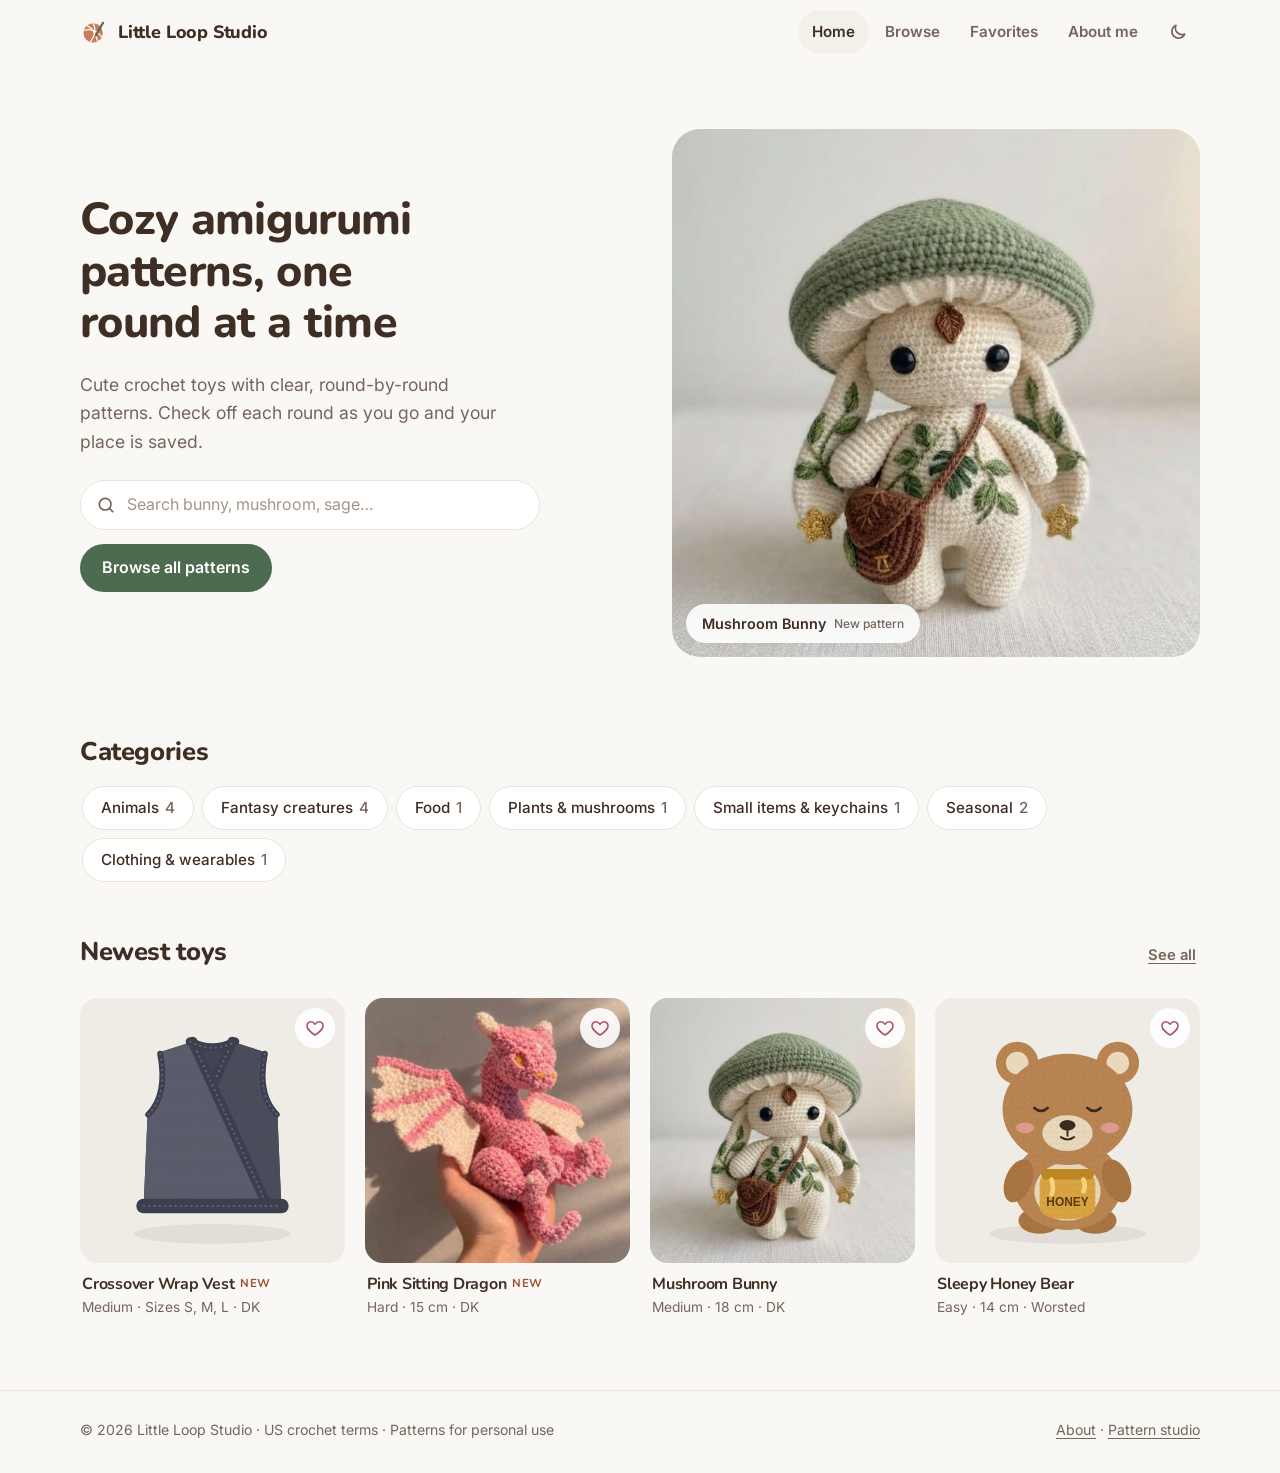
==== commit b43e7795: "Add Crossover Wrap Vest and clothing support New 'Clothing & wearables' category, S/M/L size picker " ====
--- a/index.html
+++ b/index.html
@@ -571,6 +571,11 @@
 .sizer-note strong { color: var(--text); }
 @media print { .sizer .opts, .sizer-label, .sizer-head .btn-link { display: none !important; } .sizer { border: 0; padding: 0; } }
 
+/* credit line & notices on pattern pages */
+.credit { font-size: .88rem; color: var(--text-soft); font-style: italic; margin: -4px 0 12px; }
+.notice { display: flex; gap: 10px; align-items: flex-start; background: var(--muted-bg); border-radius: 12px; padding: 10px 14px; font-size: .9rem; margin: 0 0 4px; }
+.notice svg { width: 18px; height: 18px; flex: none; margin-top: 2px; color: var(--terra-deep); }
+
 </style>
 </head>
 <body>
@@ -651,6 +656,7 @@
   { id: 'plants', name: 'Plants & mushrooms', color: '#E9EFD9', ink: '#55702F', icon: 'mushroom' },
   { id: 'small', name: 'Small items & keychains', color: '#F5ECCB', ink: '#7A5A1E', icon: 'key' },
   { id: 'seasonal', name: 'Seasonal', color: '#F3E0D2', ink: '#8C4A2A', icon: 'leaf' },
+  { id: 'wearables', name: 'Clothing & wearables', color: '#E6E7EC', ink: '#4B4D5C', icon: 'leaf' },
 ];
 
 const TYPES = ['bunny', 'bear', 'cat', 'frog', 'mushroom', 'fantasy', 'food'];
@@ -682,6 +688,136 @@
 };
 
 const SAMPLE_TOYS = [
+  {
+    id: 'crossover-wrap-vest',
+    name: 'Crossover Wrap Vest',
+    kind: 'clothing',
+    date: '2026-11-19',
+    types: [],
+    categories: ['wearables'],
+    difficulty: 'medium',
+    sizes: [
+      { id: 'S', label: 'S', fits: 'Bust 81–86 cm (32–34 in)', chest: 'Finished chest 84 cm (33 in)' },
+      { id: 'M', label: 'M', fits: 'Bust 89–97 cm (35–38 in)', chest: 'Finished chest 94 cm (37 in)' },
+      { id: 'L', label: 'L', fits: 'Bust 99–107 cm (39–42 in)', chest: 'Finished chest 104 cm (41 in)' },
+    ],
+    defaultSize: 1,
+    sizeNote: 'Length from shoulder to hem is about 37 cm (14.5 in) in all sizes. The fit is close, with about 0–3 cm of ease.',
+    hook: '4 mm (US G-6)',
+    yarn: 'DK',
+    time: '15–20 hours',
+    gauge: '18 hdc3 × 14 rows = 10 cm in the body stitch; 20 sts × 18 rows = 10 cm in griddle stitch (sc, dc)',
+    colors: [{ name: 'Charcoal heather', hex: '#4B4D5C' }],
+    tags: ['vest', 'wrap vest', 'crossover top', 'cropped vest', 'griddle stitch', 'knit look', 'sleeveless top', 'layering'],
+    blurb: 'A cropped, cosy vest whose two front panels cross over the chest and wrap around to button at the back. Textured bands frame the smooth, knit-look body and rise into a little stand-up collar.',
+    credit: 'Inspired by a knitted crossover wrap vest by Robin Reich (thetwistedyarn.com). This crochet version is a new pattern.',
+    untested: 'New pattern: it hasn\'t been test-made yet. Please check your gauge before you start.',
+    art: { kind: 'vest', body: '#4B4D5C' },
+    photoViews: [0, 2],
+    abbr: [
+      ['ch', 'chain'], ['sc', 'single crochet'], ['hdc', 'half double crochet'], ['dc', 'double crochet'],
+      ['hdc3', 'hdc worked in the 3rd loop (the horizontal bar just below the top V, on the side facing away from you)'],
+      ['hdc2tog', 'half double crochet 2 together, worked through the 3rd loops'],
+      ['sl st', 'slip stitch'], ['sk', 'skip'], ['st(s)', 'stitch(es)'], ['sp', 'space'], ['R', 'round'],
+    ],
+    materials: [
+      'DK wool or wool-alpaca blend in Charcoal heather, about 275 (325, 375) g / 620 (730, 845) m',
+      '4 mm (US G-6) crochet hook',
+      '2 wooden buttons, 18 mm',
+      'Tapestry needle',
+      'Stitch markers',
+      'Rust-proof pins and a blocking mat or towel',
+    ],
+    pattern: `## Back
+Charcoal heather.
+Row 1: ch 78 (86, 96), hdc in 3rd ch from hook and in each ch across (76, 84, 94)
+Row 2-15: ch 1, turn, hdc3 across (76, 84, 94)
+Armhole shaping starts here.
+Row 16: turn, sl st in first 3 sts, ch 1, hdc3 in next st and in each st across to last 3 sts, leave the last 3 sts unworked (70, 78, 88)
+Row 17: ch 1, turn, hdc2tog, hdc3 across to last 2 sts, hdc2tog (68, 76, 86)
+Row 18: ch 1, turn, hdc2tog, hdc3 across to last 2 sts, hdc2tog (66, 74, 84)
+Row 19-44: ch 1, turn, hdc3 across (66, 74, 84)
+Fasten off. Place markers 19 (22, 26) sts in from each end of Row 44. These outer sts are the shoulders, and the 28 (30, 32) sts in the middle are the back neck.
+## Right front
+Charcoal heather.
+This is the under panel. Row 1 ends at the front edge, so the odd rows end at the front edge and the even rows begin at it.
+Row 1: ch 69 (72, 76), hdc in 3rd ch from hook and in each ch across (67, 70, 74)
+Row 2: ch 1, turn, hdc2tog, hdc3 across (66, 69, 73)
+Row 3: ch 1, turn, hdc3 across to last 2 sts, hdc2tog (65, 68, 72)
+Row 4-15: repeat Row 2 and Row 3 in turn, 6 times each (53, 56, 60)
+Armhole shaping starts here, at the side edge.
+Row 16: ch 1, turn, hdc2tog, hdc3 across to last 3 sts, leave the last 3 sts unworked (49, 52, 56)
+Row 17: ch 1, turn, hdc2tog, hdc3 across to last 2 sts, hdc2tog (47, 50, 54)
+Row 18: ch 1, turn, hdc2tog, hdc3 across to last 2 sts, hdc2tog (45, 48, 52)
+Row 19-44: repeat Row 3 and Row 2 in turn, 13 times each (19, 22, 26)
+Fasten off. The last row is the shoulder.
+## Left front
+Charcoal heather.
+This is the over panel. Row 1 ends at the side edge, so the odd rows begin at the front edge and the even rows end at it.
+Row 1: ch 69 (72, 76), hdc in 3rd ch from hook and in each ch across (67, 70, 74)
+Row 2: ch 1, turn, hdc3 across to last 2 sts, hdc2tog (66, 69, 73)
+Row 3: ch 1, turn, hdc2tog, hdc3 across (65, 68, 72)
+Row 4-15: repeat Row 2 and Row 3 in turn, 6 times each (53, 56, 60)
+Armhole shaping starts here, at the side edge.
+Row 16: turn, sl st in first 3 sts, ch 1, hdc3 in next st and in each st across to last 2 sts, hdc2tog (49, 52, 56)
+Row 17: ch 1, turn, hdc2tog, hdc3 across to last 2 sts, hdc2tog (47, 50, 54)
+Row 18: ch 1, turn, hdc2tog, hdc3 across to last 2 sts, hdc2tog (45, 48, 52)
+Row 19-44: repeat Row 3 and Row 2 in turn, 13 times each (19, 22, 26)
+Fasten off. The last row is the shoulder.
+## Hem band (make 2)
+Charcoal heather.
+One band goes on the back hem. The other goes on the Right Front hem and reaches across to the left side seam.
+Row 1: ch 13, sc in 2nd ch from hook, dc in next ch, [sc, dc] x5 (12)
+Row 2-76 (2-84, 2-94): ch 1, turn, [sc, dc] x6 (12)
+Fasten off, leaving a long tail for sewing.
+## Waist strap
+Charcoal heather.
+This strap is sewn to the Left Front hem, then wraps around the right side and buttons at the back. Start at the buttonhole end.
+Row 1: ch 13, sc in 2nd ch from hook, dc in next ch, [sc, dc] x5 (12)
+Row 2-3: ch 1, turn, [sc, dc] x6 (12)
+Row 4: ch 1, turn, sc, dc, ch 2, sk 2 sts, [sc, dc] x2, ch 2, sk 2 sts, sc, dc (12)
+Row 5: ch 1, turn, [sc, dc] x6, working 1 st in each st and in each ch (12)
+Row 6-124 (6-136, 6-150): ch 1, turn, [sc, dc] x6 (12)
+Fasten off, leaving a long tail for sewing.
+## Front band and collar
+Charcoal heather.
+Row 1: ch 11, sc in 2nd ch from hook, dc in next ch, [sc, dc] x4 (10)
+Row 2-168 (2-170, 2-172): ch 1, turn, [sc, dc] x5 (10)
+Fasten off, leaving a long tail for sewing. Place a marker on Row 84 (85, 86). This is the center back of the collar.
+## Armhole edging (make 2)
+Charcoal heather.
+Work these after the vest is sewn together. Join the yarn at the underarm side seam.
+R1: ch 1, sc evenly around the armhole, 45 sts along each piece (3 sc along the 3 skipped sts, 1 sc in each row end of Rows 16-18, then 3 sc in every 2 row ends up to the shoulder), sl st to first sc (90)
+R2: ch 1, [sc, dc] x45, sl st to first sc (90)
+R3: ch 1, [dc, sc] x45, sl st to first dc (90)
+R4: ch 1, [sc, dc] x45, sl st to first sc (90)
+Fasten off and weave in the ends.`,
+    assembly: [
+      'Weave in all ends except the sewing tails. Pin each piece to its measurements, mist with water and let it dry. The back should measure 42 (47, 52) cm wide and 31 cm tall.',
+      'Sew the shoulders: lay the last row of each front on the matching shoulder sts of the back (19 (22, 26) sts) and whipstitch. Leave the middle 28 (30, 32) back sts open as the back neck.',
+      'Sew one Hem band along the foundation edge of the back, 1 band row to 1 back st, so the band runs from side edge to side edge.',
+      'Sew the second Hem band along the foundation edge of the Right Front, starting at the side edge, 1 band row to 1 st. The last 9 (14, 20) band rows extend past the front tip.',
+      'Sew the last 67 (70, 74) rows of the Waist strap along the foundation edge of the Left Front, 1 strap row to 1 st. The non-buttonhole end of the strap should line up with the side edge, and the buttonhole end stays free past the front tip.',
+      'Sew the right side seam: the back and its hem band to the Right Front and its hem band.',
+      'Lay the Right Front flat, then cross the Left Front over it. Bring the free end of the Right Front hem band across to the left side, under the Left Front. Sew the left side seam through all layers: the back and its hem band, the Left Front and the strap end, and the end of the Right Front hem band tucked between them.',
+      'Pin the Front band and collar along the neckline. Match its center marker to the center of the back neck, then pin evenly down the diagonal edge of each front to the top of the hem band or strap. Sew in place along one long edge, then tack each short end to the top of the band below it.',
+      'Work the Armhole edging around each armhole.',
+      'Try the vest on and wrap the strap around your right side and across your back. Mark the buttonhole positions on the back hem band, about 3.5 cm to the left of center (as worn), and sew on the 2 buttons.',
+      'Weave in all remaining ends and lightly steam the seams flat.',
+    ],
+    tricky: [
+      { q: 'Check your gauge first', a: 'Crochet a swatch before you start: 18 hdc3 × 14 rows should measure 10 cm. If you have more stitches than the gauge, go up a hook size; if you have fewer, go down.' },
+      { q: 'Finding the 3rd loop', a: 'Turn your work so you can see the back of the row. Below the top V of each hdc there is a horizontal bar, and that bar is the 3rd loop. Working into it pushes the V forward and gives the knit-look ridges. Always work into the same side so every row looks alike.' },
+      { q: 'Hdc2tog in the 3rd loop', a: 'Yarn over, insert the hook in the 3rd loop of the next st and pull up a loop. Yarn over, insert in the 3rd loop of the following st and pull up a loop. Yarn over and pull through all 5 loops. Count your sts after each decrease row.' },
+      { q: 'Keeping the diagonal on the right edge', a: 'Put a marker on the front edge after Row 1 and move it up every few rows. Every row has one decrease at the marked edge. If a row\'s decrease lands at the side edge instead, rip back that row.' },
+      { q: 'Left and Right Fronts are mirror images', a: 'They are written separately on purpose. Do not make two of the same front, or the ridged side will face inward on one of them. Hold the finished fronts side by side before sewing: the diagonals should slant toward each other.' },
+      { q: 'Griddle stitch rhythm', a: 'The bands alternate sc and dc. Because each row has an even number of sts, every sc lands on a dc and every dc lands on an sc without any extra counting, which builds the seed-stitch bumps. If two sc end up stacked, you missed a st.' },
+      { q: 'Sewing the band to the diagonal', a: 'The diagonal edge is a mix of row ends and decreases, so it stretches. Pin the band at the center back, both shoulders and both lower ends first, then fill in the pins evenly between them before sewing. The band should lie flat without rippling.' },
+      { q: 'Making the collar stand up', a: 'Sew the band with small, firm stitches along the back neck and do not stretch it there. The extra band length at the back neck makes it rise into a little stand collar.' },
+      { q: 'Making it longer', a: 'Add rows to Rows 2–15 of the back and both fronts, and add the same number of rows to the Front band and collar for every 2 rows you add.' },
+      { q: 'Choosing yarn', a: 'Choose a soft yarn with a little halo, such as wool-alpaca, to get the same heathered look.' },
+    ],
+  },
   {
     id: 'pink-sitting-dragon',
     name: 'Pink Sitting Dragon',
@@ -1594,6 +1730,19 @@
         ${eyes(166, 40)}${cheeks(190, 70)}
         ${a.leafHat ? `<path d="M200 90 q-4 -24 8 -34" stroke="#6B4A2E" stroke-width="6" fill="none" stroke-linecap="round"/>${leaf(214, 70, 60, '#5E8A5A')}` : ''}`;
     },
+    vest(a) {
+      const b = a.body, lite = shade(b, 16), band = shade(b, -14), dot = shade(b, 34);
+      const dots = (d, w) => `<path d="${d}" stroke="${band}" stroke-width="${w}" fill="none" stroke-linecap="round"/><path d="${d}" stroke="${dot}" stroke-width="3" fill="none" stroke-linecap="round" stroke-dasharray="1 7" opacity=".7"/>`;
+      return `
+        ${knit(P('M120 82 L170 66 Q200 96 230 66 L280 82 Q268 146 298 176 L304 316 L96 316 L102 176 Q132 146 120 82Z'), shade(b, -8))}
+        ${knit(P('M230 66 L280 82 Q268 146 298 176 L304 316 L118 316Z'), b)}
+        ${dots('M230 66 L118 312', 15)}
+        ${knit(P('M170 66 L120 82 Q132 146 102 176 L96 316 L282 316Z'), lite)}
+        ${dots('M170 66 L282 312', 15)}
+        ${dots('M166 66 Q200 84 234 66', 13)}
+        ${dots('M96 314 L304 314', 22)}
+        ${dots('M121 84 Q133 146 103 176', 9)}${dots('M279 84 Q267 146 297 176', 9)}`;
+    },
   };
 
   const props = a => `
@@ -1720,6 +1869,11 @@
     });
     return parts.filter(p => p.items.length);
   }
+  // Clothing patterns write numbers as S (M, L), e.g. "ch 78 (86, 96)" or "(76, 84, 94)".
+  // pickSize keeps only the number for the chosen size.
+  const SIZE_TUPLE = /(\d+(?:-\d+)?)\s\((\d+(?:-\d+)?),\s*(\d+(?:-\d+)?)\)/g;
+  const COUNT_TUPLE = /\((\d+),\s*(\d+),\s*(\d+)\)/g;
+  const pickSize = (text, i) => String(text ?? '').replace(SIZE_TUPLE, (m, a, b, c) => [a, b, c][i]).replace(COUNT_TUPLE, (m, a, b, c) => `(${[a, b, c][i]})`);
   const roundsOf = parts => parts.flatMap(p => p.items.filter(i => i.type === 'round'));
 
   /* ---------------- toys ---------------- */
@@ -1740,12 +1894,12 @@
     if (toy.photos && toy.photos.length) {
       toy.pics = toy.photos.map((p, i) => ({ src: p.src, alt: p.alt || `${toy.name}, photo ${i + 1}` }));
     } else {
-      toy.pics = (toy.photoViews || [0, 1, 2]).map(v => ({ src: artUrl(toy.art, v), alt: `${toy.name} amigurumi, ${Art.views[v].label}` }));
+      toy.pics = (toy.photoViews || [0, 1, 2]).map(v => ({ src: artUrl(toy.art, v), alt: `${toy.name} illustration, ${Art.views[v].label}` }));
       toy.illustrated = true;
     }
-    toy.parts = parsePattern(toy.pattern);
-    toy.sizeId = sizeBucket(+toy.sizeCm || 10);
-    toy.hay = [toy.name, ...toy.types, ...toy.tags, ...toy.colors.map(c => c.name), ...toy.categories.map(id => (CATEGORIES.find(c => c.id === id) || {}).name || id), toy.yarn, toy.difficulty].join(' ').toLowerCase();
+    toy.parts = parsePattern(toy.sizes ? pickSize(toy.pattern, toy.defaultSize ?? 1) : toy.pattern);
+    toy.sizeId = toy.sizes ? null : sizeBucket(+toy.sizeCm || 10);
+    toy.hay = [toy.name, ...toy.types, ...toy.tags, ...toy.colors.map(c => c.name), ...toy.categories.map(id => (CATEGORIES.find(c => c.id === id) || {}).name || id), toy.yarn, toy.difficulty, toy.kind || ''].join(' ').toLowerCase();
     return toy;
   }
   let TOYS = [];
@@ -1777,7 +1931,7 @@
     const on = favs.has(t.id);
     return `<button class="heart${inline ? ' inline' : ''}" type="button" data-fav="${esc(t.id)}" aria-pressed="${on}" aria-label="${on ? 'Remove' : 'Save'} ${esc(t.name)} ${on ? 'from' : 'to'} favorites">${I.heart}</button>`;
   };
-  const metaLine = t => `${cap(t.difficulty)} · ${esc(t.sizeCm)} cm · ${esc(t.yarn)}`;
+  const metaLine = t => t.sizes ? `${cap(t.difficulty)} · Sizes ${t.sizes.map(z => esc(z.label)).join(', ')} · ${esc(t.yarn)}` : `${cap(t.difficulty)} · ${esc(t.sizeCm)} cm · ${esc(t.yarn)}`;
   const cardHTML = (t, i = 0) => `
     <article class="card reveal" data-id="${esc(t.id)}" style="transition-delay:${(i % 4) * 60}ms">
       <a class="card-link" href="#toy-${esc(t.id)}">
@@ -1836,7 +1990,7 @@
     { key: 'cat', title: 'Category', opts: () => CATEGORIES.map(c => ({ v: c.id, label: c.name })), get: t => t.categories },
     { key: 'type', title: 'Animal or character', opts: () => [...new Set([...TYPES, ...TOYS.flatMap(t => t.types)])].map(v => ({ v, label: cap(v) })), get: t => t.types },
     { key: 'diff', title: 'Difficulty', opts: () => DIFFICULTIES.map(v => ({ v, label: cap(v) })), get: t => [t.difficulty] },
-    { key: 'size', title: 'Finished size', opts: () => SIZES.map(s => ({ v: s.id, label: s.name })), get: t => [t.sizeId] },
+    { key: 'size', title: 'Finished size', opts: () => SIZES.map(s => ({ v: s.id, label: s.name })), get: t => t.sizeId ? [t.sizeId] : [] },
     { key: 'yarn', title: 'Yarn weight', opts: () => YARNS.map(v => ({ v, label: v })), get: t => [t.yarn] },
   ];
   const activeCount = () => GROUPS.reduce((n, g) => n + F[g.key].size, 0);
@@ -2173,8 +2327,18 @@
   }
 
   function viewToy(id) {
-    const t = byId(id);
+    let t = byId(id);
     if (!t) return viewNotFound();
+    // clothing: show only the numbers for the chosen size
+    const wKey = `ll-wsize-${t.id}`;
+    const sizeIdx = t.sizes ? Math.min(t.sizes.length - 1, Math.max(0, +store.get(wKey, t.defaultSize ?? 1) || 0)) : null;
+    if (t.sizes) {
+      const P = x => pickSize(x, sizeIdx);
+      t = { ...t, parts: parsePattern(P(t.pattern)), materials: t.materials.map(P), assembly: t.assembly.map(P), tricky: t.tricky.map(x => ({ q: P(x.q), a: P(x.a) })) };
+    }
+    const sz = t.sizes ? t.sizes[sizeIdx] : null;
+    const allRounds = roundsOf(t.parts);
+    const unitWord = allRounds.filter(r => r.label.startsWith('Row')).length > allRounds.length / 2 ? 'rows' : 'rounds';
     const total = roundsOf(t.parts).length;
     const abbr = abbreviationsFor(t);
     const rel = related(t);
@@ -2182,7 +2346,7 @@
     const sizePref = store.get('ll-textsize', 1);
     const catNames = t.categories.map(c => (CATEGORIES.find(x => x.id === c) || { name: c }).name).join(' · ');
     return {
-      title: `${t.name} amigurumi pattern · ${SITE.name}`,
+      title: `${t.name} ${t.sizes ? 'crochet' : 'amigurumi'} pattern · ${SITE.name}`,
       desc: t.blurb,
       html: `
       <div class="container crumbs"><a href="#browse">${I.back} All patterns</a></div>
@@ -2199,6 +2363,8 @@
           <p class="kicker">${esc(catNames)}</p>
           <h1>${esc(t.name)}</h1>
           <p class="lede">${esc(t.blurb)}</p>
+          ${t.credit ? `<p class="credit">${esc(t.credit)}</p>` : ''}
+          ${t.untested ? `<p class="notice">${I.note}<span>${esc(t.untested)}</span></p>` : ''}
           <div class="toy-actions">
             <a class="btn btn-primary" href="#" data-jump="pattern-start">Start the pattern</a>
             ${heartBtn(t, true)}
@@ -2206,23 +2372,28 @@
           </div>
           <section class="facts" aria-label="Quick facts">
             <dl>
-              ${fact('Finished size', `<span data-out="size">${esc(t.size || t.sizeCm + ' cm')}</span>`)}
+              ${sz ? fact(`Size ${esc(sz.label)}`, `${esc(sz.fits)}<br><span class="muted" style="font-weight:500">${esc(sz.chest || '')}</span>`) : fact('Finished size', `<span data-out="size">${esc(t.size || t.sizeCm + ' cm')}</span>`)}
               ${fact('Difficulty', cap(esc(t.difficulty)))}
               ${fact('Hook', `<span data-out="hook">${esc(t.hook)}</span>`)}
               ${fact('Yarn weight', `<span data-out="yarn">${esc(t.yarn)}</span>`)}
               ${fact('Time', esc(t.time))}
-              ${fact('Rounds', `${total}`)}
+              ${fact(cap(unitWord), `${total}`)}
+              ${t.gauge ? fact('Gauge', esc(t.gauge), true) : ''}
               ${fact('Colors', `<span class="color-list">${t.colors.map(c => `<span><i class="dot-c" style="background:${esc(c.hex)}"></i>${esc(c.name)}</span>`).join('')}</span>`, true)}
             </dl>
           </section>
-          <section class="sizer" aria-labelledby="sizer-h">
+          ${sz ? `<section class="sizer" aria-labelledby="sizer-h">
+            <div class="sizer-head"><h2 id="sizer-h">Choose your size</h2></div>
+            <div class="opts" role="group" aria-labelledby="sizer-h" style="margin-top:12px">${t.sizes.map((z, i) => `<button type="button" class="opt" data-wsize="${i}" aria-pressed="${i === sizeIdx}"><strong>${esc(z.label)}</strong><span>${esc(z.fits)}</span></button>`).join('')}</div>
+            <p class="sizer-note">The pattern, materials and assembly below show the numbers for size <strong>${esc(sz.label)}</strong> only. ${esc(t.sizeNote || '')}</p>
+          </section>` : `<section class="sizer" aria-labelledby="sizer-h">
             <div class="sizer-head"><h2 id="sizer-h">Make it your size</h2><button type="button" class="btn-link" data-size-reset hidden>Use original</button></div>
             <p class="sizer-label" id="yarn-l">Toy size, by yarn weight</p>
             <div class="opts" role="group" aria-labelledby="yarn-l" id="yarn-opts"></div>
             <p class="sizer-label" id="hook-l">Hook size</p>
             <div class="opts hooks" role="group" aria-labelledby="hook-l" id="hook-opts"></div>
             <p class="sizer-note" id="sizer-note" aria-live="polite"></p>
-          </section>
+          </section>`}
           ${t.tags.length ? `<p class="tag-line">${t.tags.map(g => `<a href="#browse" data-tag="${esc(g)}">#${esc(g)}</a>`).join('&ensp;')}</p>` : ''}
         </div>
       </div>
@@ -2236,14 +2407,14 @@
 
           <section class="sec" aria-labelledby="map-h">
             <h2 id="map-h">Parts</h2>
-            <p class="sec-note">Every piece you'll make for this toy.</p>
+            <p class="sec-note">Every piece you'll make for this ${t.sizes ? 'piece' : 'toy'}.</p>
             <div class="mindmap-wrap">${mindMap(t)}</div>
           </section>
 
           <section class="sec" aria-labelledby="pattern-start">
             <h2 id="pattern-start" tabindex="-1">Pattern</h2>
             <div class="tracker" aria-live="polite">
-              <div class="tracker-top"><strong id="pdone">0 of ${total} rounds</strong><span class="muted" id="pct">0%</span></div>
+              <div class="tracker-top"><strong id="pdone">0 of ${total} ${unitWord}</strong><span class="muted" id="pct">0%</span></div>
               <div class="pbar" role="progressbar" aria-label="Pattern progress" aria-valuemin="0" aria-valuemax="${total}" aria-valuenow="0" id="pbar"><i></i></div>
             </div>
             <div class="tools">
@@ -2260,7 +2431,7 @@
               <details class="fold">
                 <summary><span class="s-title">Abbreviations <small>US terms</small></span><span class="chev">${I.chev}</span></summary>
                 <div class="fold-body"><div class="fold-inner">
-                  <table class="abbr-table"><tbody>${abbr.map(k => `<tr><th scope="row">${esc(k)}</th><td>${esc(ABBR[k])}</td></tr>`).join('')}</tbody></table>
+                  <table class="abbr-table"><tbody>${(t.abbr || abbr.map(k => [k, ABBR[k]])).map(([k, v]) => `<tr><th scope="row">${esc(k)}</th><td>${esc(v)}</td></tr>`).join('')}</tbody></table>
                 </div></div>
               </details>
               ${t.parts.map((p, pi) => {
@@ -2320,7 +2491,16 @@
           const c = e.target.closest('[data-mat]'); if (!c) return;
           c.checked ? mats.add(+c.dataset.mat) : mats.delete(+c.dataset.mat); store.set(matKey, [...mats]);
         });
-        // size & hook
+        // size & hook (toys) or S/M/L (clothing)
+        if (t.sizes) {
+          matList.innerHTML = t.materials.map((m, i) => `<li><label class="check"><input type="checkbox" data-mat="${i}" ${mats.has(i) ? 'checked' : ''}><span class="box">${I.check}</span><span class="txt">${esc(m)}</span></label></li>`).join('');
+          root.addEventListener('click', e => {
+            const b = e.target.closest('[data-wsize]'); if (!b) return;
+            store.set(wKey, +b.dataset.wsize); render();
+            $(`[data-wsize="${b.dataset.wsize}"]`)?.focus({ preventScroll: true });
+            toast(`Showing size ${t.sizes[+b.dataset.wsize].label}`);
+          });
+        } else {
         const base = makeBase(t), cfgKey = `ll-make-${t.id}`;
         let cfg = { ...base, ...store.get(cfgKey, {}) };
         if (!SCALE[cfg.yarn] || !hooksFor(t, cfg.yarn).includes(cfg.hook)) cfg = { ...base };
@@ -2353,8 +2533,9 @@
           if (y || h) root.querySelector(y ? `[data-yarn="${cfg.yarn}"]` : `[data-hook="${cfg.hook}"]`)?.focus();
         });
         applySize(false);
-        // rounds progress
-        const pKey = `ll-progress-${t.id}`;
+        }
+        // rounds progress (kept separately for each clothing size)
+        const pKey = `ll-progress-${t.id}${sz ? '-' + sz.id : ''}`;
         let done = new Set(store.get(pKey, []));
         const boxes = $$('[data-round]', root);
         boxes.forEach(b => { b.checked = done.has(b.dataset.round); });
@@ -2364,7 +2545,7 @@
           $('#pct', root).textContent = pct + '%';
           $('#pbar i', root).style.width = pct + '%';
           $('#pbar', root).setAttribute('aria-valuenow', n);
-          $('#pdone', root).textContent = `${n} of ${total} rounds`;
+          $('#pdone', root).textContent = `${n} of ${total} ${unitWord}`;
           t.parts.forEach((p, pi) => {
             const bs = boxes.filter(b => +b.dataset.part === pi), d = bs.filter(b => b.checked).length;
             const meta = $(`[data-pmeta="${pi}"]`, root), side = $(`[data-side="${pi}"]`, root);
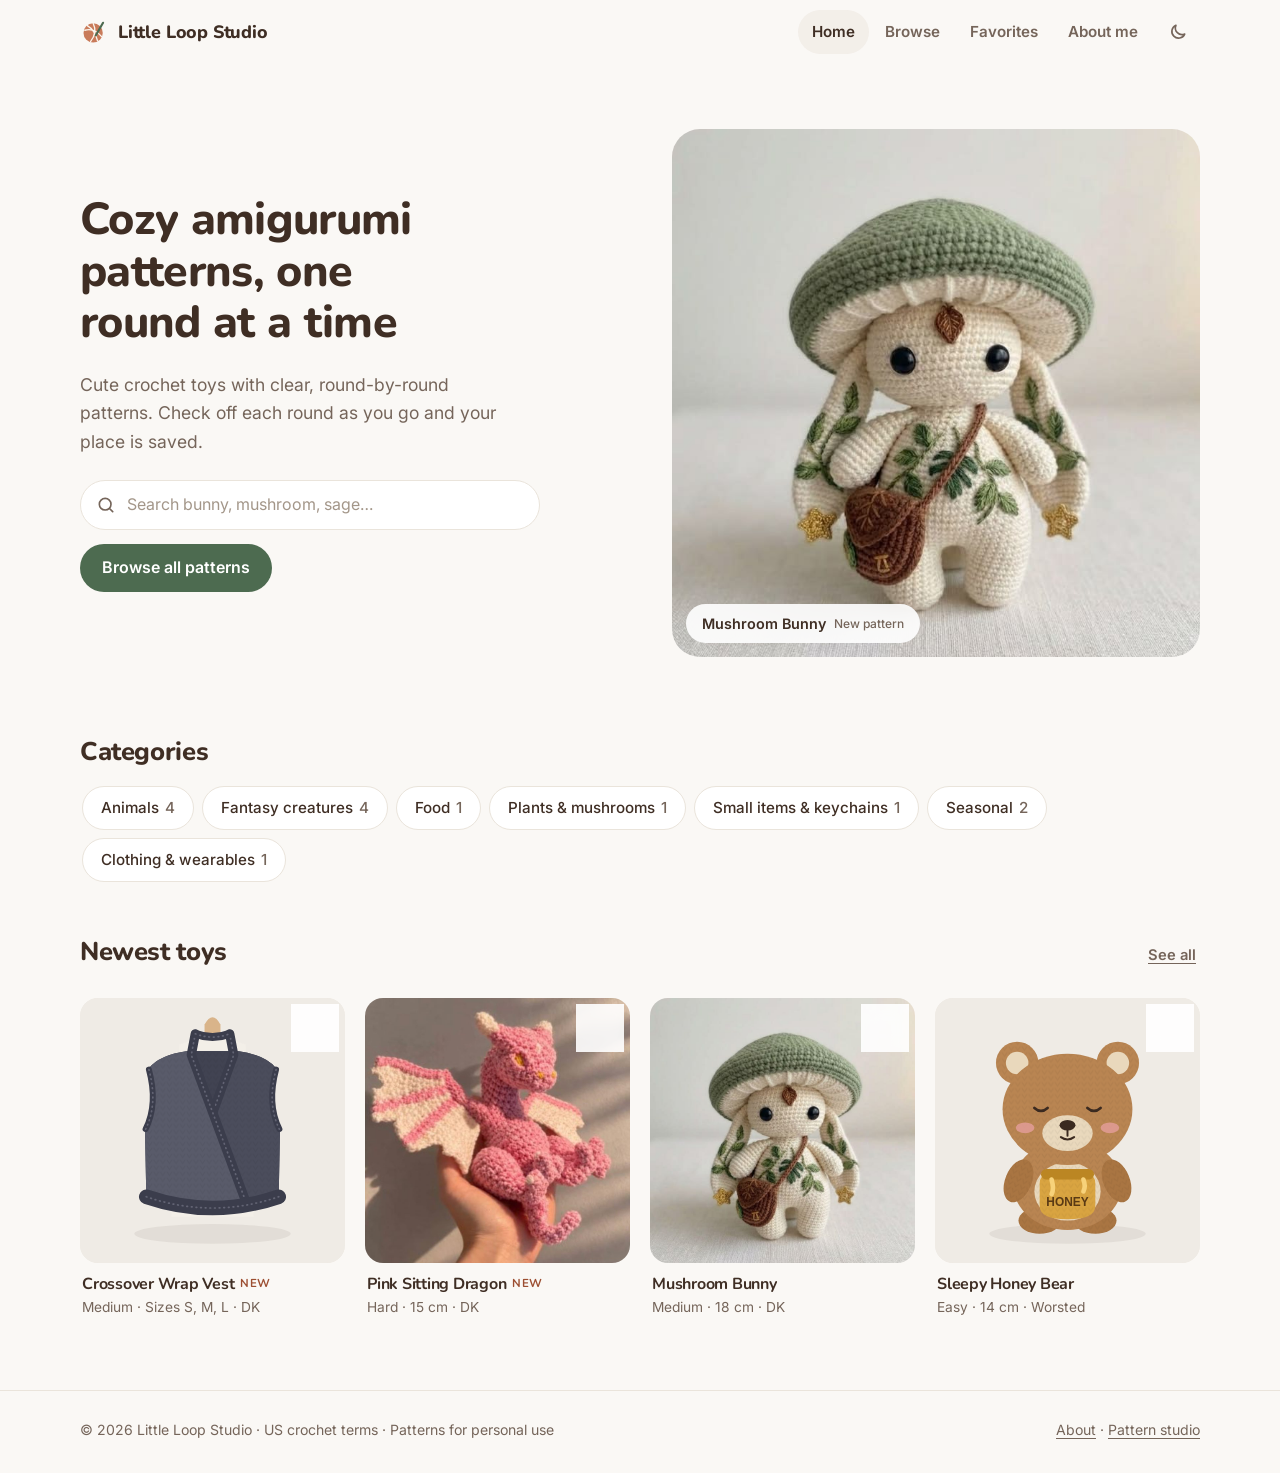
==== commit 884a9e2a: "Vest: front and back illustrations, link to the original design Co-Authored-By: Claude Opus 5.5 <nor" ====
--- a/index.html
+++ b/index.html
@@ -710,10 +710,11 @@
     colors: [{ name: 'Charcoal heather', hex: '#4B4D5C' }],
     tags: ['vest', 'wrap vest', 'crossover top', 'cropped vest', 'griddle stitch', 'knit look', 'sleeveless top', 'layering'],
     blurb: 'A cropped, cosy vest whose two front panels cross over the chest and wrap around to button at the back. Textured bands frame the smooth, knit-look body and rise into a little stand-up collar.',
-    credit: 'Inspired by a knitted crossover wrap vest by Robin Reich (thetwistedyarn.com). This crochet version is a new pattern.',
+    credit: 'Inspired by a knitted crossover wrap vest by Robin Reich. This crochet version is a new pattern.',
+    creditUrl: 'https://thetwistedyarn.com',
     untested: 'New pattern: it hasn\'t been test-made yet. Please check your gauge before you start.',
     art: { kind: 'vest', body: '#4B4D5C' },
-    photoViews: [0, 2],
+    photoViews: [0, 4],
     abbr: [
       ['ch', 'chain'], ['sc', 'single crochet'], ['hdc', 'half double crochet'], ['dc', 'double crochet'],
       ['hdc3', 'hdc worked in the 3rd loop (the horizontal bar just below the top V, on the side facing away from you)'],
@@ -1731,17 +1732,27 @@
         ${a.leafHat ? `<path d="M200 90 q-4 -24 8 -34" stroke="#6B4A2E" stroke-width="6" fill="none" stroke-linecap="round"/>${leaf(214, 70, 60, '#5E8A5A')}` : ''}`;
     },
     vest(a) {
-      const b = a.body, lite = shade(b, 16), band = shade(b, -14), dot = shade(b, 34);
-      const dots = (d, w) => `<path d="${d}" stroke="${band}" stroke-width="${w}" fill="none" stroke-linecap="round"/><path d="${d}" stroke="${dot}" stroke-width="3" fill="none" stroke-linecap="round" stroke-dasharray="1 7" opacity=".7"/>`;
-      return `
-        ${knit(P('M120 82 L170 66 Q200 96 230 66 L280 82 Q268 146 298 176 L304 316 L96 316 L102 176 Q132 146 120 82Z'), shade(b, -8))}
-        ${knit(P('M230 66 L280 82 Q268 146 298 176 L304 316 L118 316Z'), b)}
-        ${dots('M230 66 L118 312', 15)}
-        ${knit(P('M170 66 L120 82 Q132 146 102 176 L96 316 L282 316Z'), lite)}
-        ${dots('M170 66 L282 312', 15)}
-        ${dots('M166 66 Q200 84 234 66', 13)}
-        ${dots('M96 314 L304 314', 22)}
-        ${dots('M121 84 Q133 146 103 176', 9)}${dots('M279 84 Q267 146 297 176', 9)}`;
+      const b = a.body, lite = shade(b, 14), deep = shade(b, -10), band = shade(b, -16), dot = shade(b, 36);
+      const dots = (d, w) => `<path d="${d}" stroke="${band}" stroke-width="${w}" fill="none" stroke-linecap="round" stroke-linejoin="round"/><path d="${d}" stroke="${dot}" stroke-width="2.6" fill="none" stroke-linecap="round" stroke-dasharray="1 6" opacity=".75"/>`;
+      // a simple dress form behind the vest
+      const form = `<path d="M188 40 q12 -22 24 0 v22 h-24z" fill="#D9B48A"/><path d="M150 70 Q200 52 250 70 L262 330 L138 330Z" fill="#F3EFE8"/>`;
+      if (a.back) return `${form}
+        ${knit(P('M104 106 Q120 86 160 80 Q200 92 240 80 Q280 86 296 106 Q284 160 302 196 L300 300 L100 300 L98 196 Q116 160 104 106Z'), b)}
+        ${dots('M104 108 Q118 160 99 198', 9)}${dots('M296 108 Q282 160 301 198', 9)}
+        ${dots('M160 82 Q200 98 240 82', 14)}
+        ${dots('M150 96 L136 296', 13)}${dots('M250 96 L264 296', 13)}
+        ${dots('M98 306 L302 306', 26)}
+        <circle cx="206" cy="300" r="7" fill="#C9A27A"/><circle cx="226" cy="312" r="7" fill="#C9A27A"/>
+        <circle cx="206" cy="300" r="2" fill="${band}"/><circle cx="226" cy="312" r="2" fill="${band}"/>`;
+      return `${form}
+        ${knit(P('M104 106 Q120 86 162 80 L238 80 Q280 86 296 106 Q284 160 302 196 L300 296 Q200 330 100 296 L98 196 Q116 160 104 106Z'), deep)}
+        ${knit(P('M238 80 Q280 86 296 106 Q284 160 302 196 L300 296 Q240 316 150 318Z'), b)}
+        ${dots('M226 54 L232 86 L150 312', 14)}
+        ${knit(P('M162 80 Q120 86 104 106 Q116 160 98 196 L100 296 Q170 320 252 318Z'), lite)}
+        ${dots('M174 54 L168 86 L252 312', 14)}
+        ${dots('M174 54 Q200 64 226 54', 12)}
+        ${dots('M104 108 Q118 160 99 198', 9)}${dots('M296 108 Q282 160 301 198', 9)}
+        ${dots('M100 300 Q200 334 300 300', 22)}`;
     },
   };
 
@@ -1758,12 +1769,13 @@
     { vb: '86 34 228 228', label: 'close-up of the face', bg: 1 },
     { vb: '20 20 360 360', label: 'three-quarter view', bg: 2, tilt: -6 },
     { vb: '176 206 168 168', label: 'detail', bg: 1 },
+    { vb: '0 0 400 400', label: 'back view', bg: 0 },
   ];
 
   function svg(a, v = 0) {
     const view = views[v] || views[0];
     const bg = ['#EFEBE5', '#EAE5DE', '#F1EDE7'][view.bg % 3];
-    const toy = (kinds[a.kind] || kinds.bear)(a);
+    const toy = (kinds[a.kind] || kinds.bear)(view.label === 'back view' ? { ...a, back: true } : a);
     return `<svg xmlns="http://www.w3.org/2000/svg" viewBox="${view.vb}">
       <defs><pattern id="st" width="10" height="9" patternUnits="userSpaceOnUse"><path d="M1.5 1.5 L5 7 L8.5 1.5" stroke="#000" stroke-opacity=".05" fill="none" stroke-width="1.5" stroke-linecap="round"/></pattern>
       <radialGradient id="glow" cx=".5" cy=".38" r=".7"><stop offset="0" stop-color="#fff" stop-opacity=".55"/><stop offset="1" stop-color="#fff" stop-opacity="0"/></radialGradient></defs>
@@ -2363,7 +2375,7 @@
           <p class="kicker">${esc(catNames)}</p>
           <h1>${esc(t.name)}</h1>
           <p class="lede">${esc(t.blurb)}</p>
-          ${t.credit ? `<p class="credit">${esc(t.credit)}</p>` : ''}
+          ${t.credit ? `<p class="credit">${esc(t.credit)}${t.creditUrl ? ` <a href="${esc(t.creditUrl)}" rel="noopener">See the original design</a>` : ''}</p>` : ''}
           ${t.untested ? `<p class="notice">${I.note}<span>${esc(t.untested)}</span></p>` : ''}
           <div class="toy-actions">
             <a class="btn btn-primary" href="#" data-jump="pattern-start">Start the pattern</a>
@@ -2407,7 +2419,7 @@
 
           <section class="sec" aria-labelledby="map-h">
             <h2 id="map-h">Parts</h2>
-            <p class="sec-note">Every piece you'll make for this ${t.sizes ? 'piece' : 'toy'}.</p>
+            <p class="sec-note">Every piece you'll make for this ${t.sizes ? 'project' : 'toy'}.</p>
             <div class="mindmap-wrap">${mindMap(t)}</div>
           </section>
 
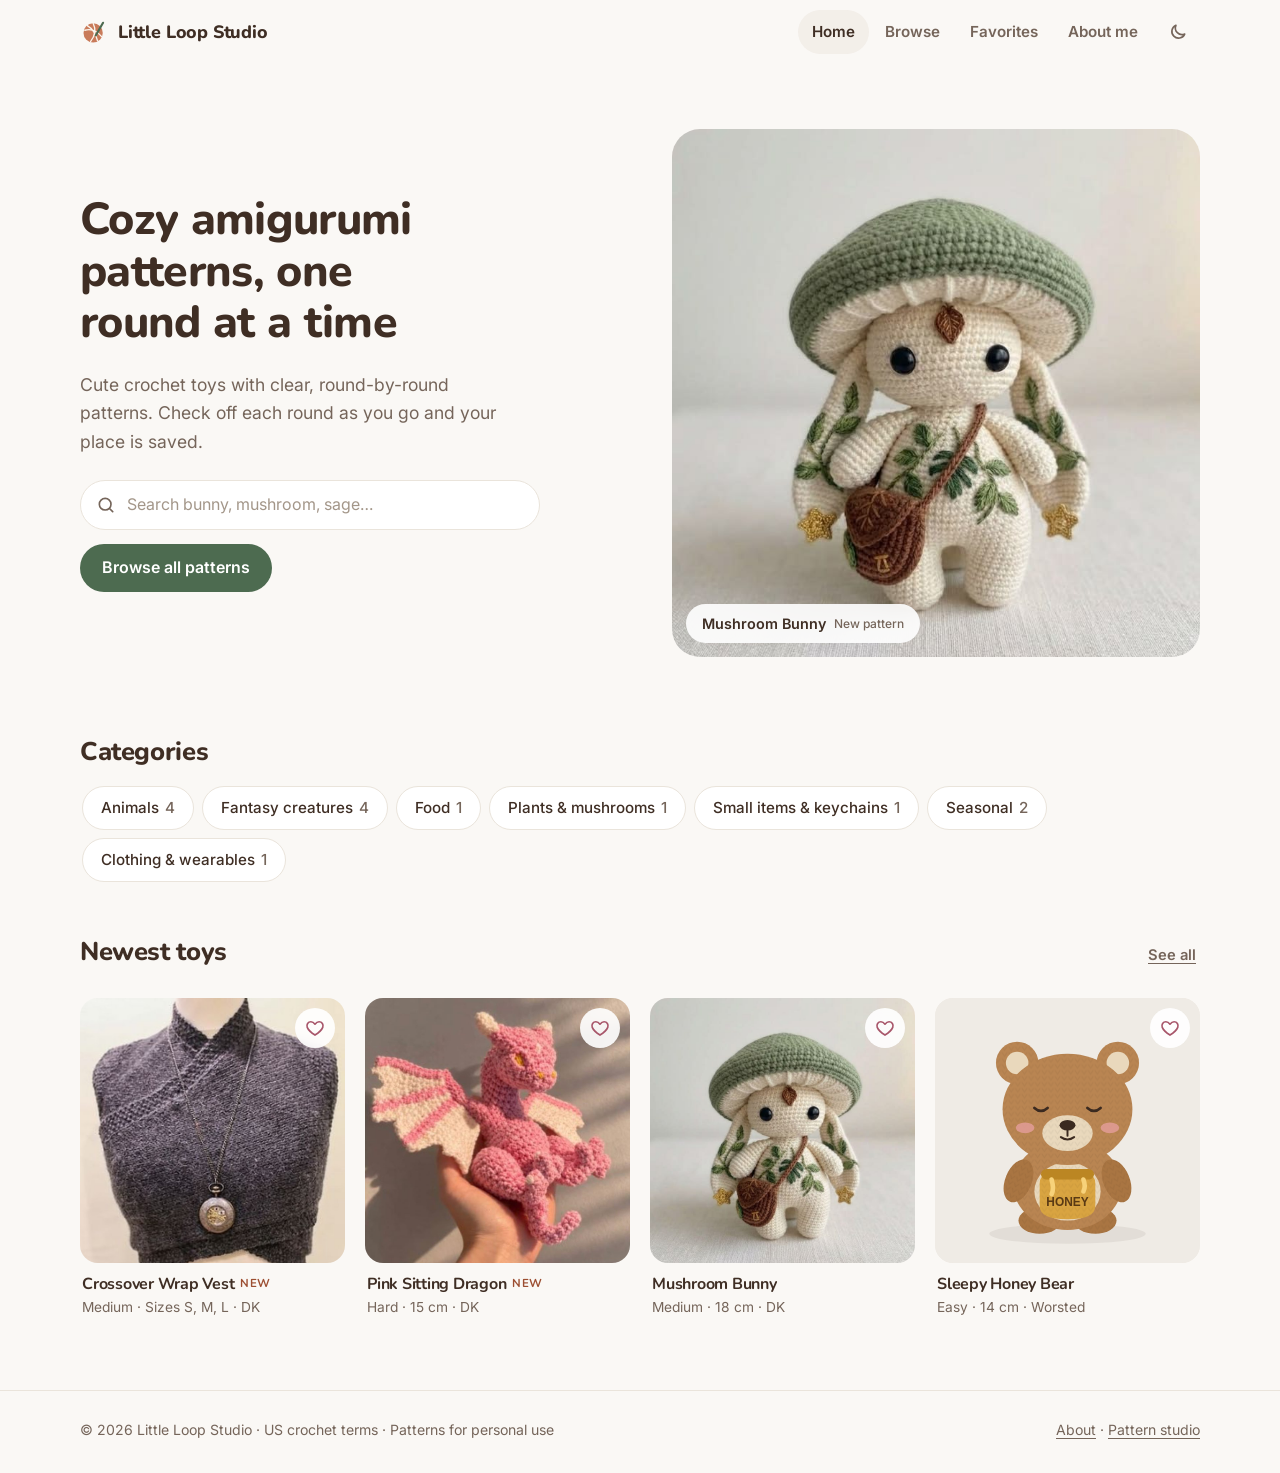
==== commit 7830fa7b: "Vest: add Robin Reich's photos of the original design (with permission), with captions Co-Authored-B" ====
--- a/index.html
+++ b/index.html
@@ -575,6 +575,8 @@
 .credit { font-size: .88rem; color: var(--text-soft); font-style: italic; margin: -4px 0 12px; }
 .notice { display: flex; gap: 10px; align-items: flex-start; background: var(--muted-bg); border-radius: 12px; padding: 10px 14px; font-size: .9rem; margin: 0 0 4px; }
 .notice svg { width: 18px; height: 18px; flex: none; margin-top: 2px; color: var(--terra-deep); }
+.g-slide { position: relative; }
+.g-cap { position: absolute; left: 10px; right: 10px; bottom: 10px; background: var(--glass-strong); color: var(--text); font-size: .75rem; line-height: 1.35; padding: 6px 10px; border-radius: 10px; text-align: left; backdrop-filter: blur(6px); -webkit-backdrop-filter: blur(6px); }
 
 </style>
 </head>
@@ -713,8 +715,12 @@
     credit: 'Inspired by a knitted crossover wrap vest by Robin Reich. This crochet version is a new pattern.',
     creditUrl: 'https://thetwistedyarn.com',
     untested: 'New pattern: it hasn\'t been test-made yet. Please check your gauge before you start.',
+    photos: [
+      { src: '[data-uri]', alt: 'Front of the original knitted crossover wrap vest in charcoal on a dress form, with the stand-up collar and crossed front bands', caption: 'Original knitted design and photo by Robin Reich (thetwistedyarn.com), used with permission' },
+      { src: '[data-uri]', alt: 'Side view of the original knitted vest showing the textured bands crossing over the chest', caption: 'Original knitted design and photo by Robin Reich (thetwistedyarn.com), used with permission' },
+      { src: '[data-uri]', alt: 'Back of the original knitted vest with the waist strap fastened by two wooden buttons', caption: 'Original knitted design and photo by Robin Reich (thetwistedyarn.com), used with permission' },
+    ],
     art: { kind: 'vest', body: '#4B4D5C' },
-    photoViews: [0, 4],
     abbr: [
       ['ch', 'chain'], ['sc', 'single crochet'], ['hdc', 'half double crochet'], ['dc', 'double crochet'],
       ['hdc3', 'hdc worked in the 3rd loop (the horizontal bar just below the top V, on the side facing away from you)'],
@@ -1904,7 +1910,7 @@
       toy.art = { kind, body: c[0] || '#E9D8BC', belly: kind === 'bunny' || kind === 'cat' ? null : (c[1] || '#F3EBD8'), ear: c[0], leaf: c[1] || '#5E8A5A', seed: c[2] || '#F2DC8A', wing: c[1] || '#8FAE7E', horn: '#E9D8BC', crown: c[2] || '#D9B04A', moon: c[1] || '#EBCB72', pot: c[2] || '#D9A441', yarn: c[1] || c[0] || '#8FAE7E' };
     }
     if (toy.photos && toy.photos.length) {
-      toy.pics = toy.photos.map((p, i) => ({ src: p.src, alt: p.alt || `${toy.name}, photo ${i + 1}` }));
+      toy.pics = toy.photos.map((p, i) => ({ src: p.src, alt: p.alt || `${toy.name}, photo ${i + 1}`, caption: p.caption || '' }));
     } else {
       toy.pics = (toy.photoViews || [0, 1, 2]).map(v => ({ src: artUrl(toy.art, v), alt: `${toy.name} illustration, ${Art.views[v].label}` }));
       toy.illustrated = true;
@@ -2365,7 +2371,7 @@
       <div class="container toy-top">
         <div class="gallery" aria-roledescription="carousel" aria-label="${esc(t.name)} photos">
           <div class="g-track" id="g-track">
-            ${t.pics.map((p, i) => `<button type="button" class="g-slide" data-zoom="${i}" aria-label="Open photo ${i + 1} of ${t.pics.length} full screen"><img src="${p.src}" alt="${esc(p.alt)}" ${i ? 'loading="lazy"' : ''} decoding="async" width="600" height="600"></button>`).join('')}
+            ${t.pics.map((p, i) => `<button type="button" class="g-slide" data-zoom="${i}" aria-label="Open photo ${i + 1} of ${t.pics.length} full screen"><img src="${p.src}" alt="${esc(p.alt)}" ${i ? 'loading="lazy"' : ''} decoding="async" width="600" height="600">${p.caption ? `<span class="g-cap">${esc(p.caption)}</span>` : ''}</button>`).join('')}
           </div>
           ${t.pics.length > 1 ? `<button type="button" class="g-nav prev" aria-label="Previous photo">${I.left}</button><button type="button" class="g-nav next" aria-label="Next photo">${I.right}</button>
           <div class="g-dots">${t.pics.map((_, i) => `<button type="button" aria-label="Show photo ${i + 1}" aria-current="${i === 0}" data-go="${i}"></button>`).join('')}</div>
@@ -2624,7 +2630,7 @@
     const lb = $('#lightbox'), img = $('img', lb), stage = $('.lb-stage', lb);
     stage.classList.remove('zoomed');
     img.src = LB.pics[LB.i].src; img.alt = LB.pics[LB.i].alt;
-    $('#lb-count').textContent = `${LB.i + 1} / ${LB.pics.length}`;
+    $('#lb-count').textContent = `${LB.i + 1} / ${LB.pics.length}${LB.pics[LB.i].caption ? ' · ' + LB.pics[LB.i].caption : ''}`;
     $$('.lb-nav', lb).forEach(b => { b.hidden = LB.pics.length < 2; });
   }
   function closeLightbox() {
